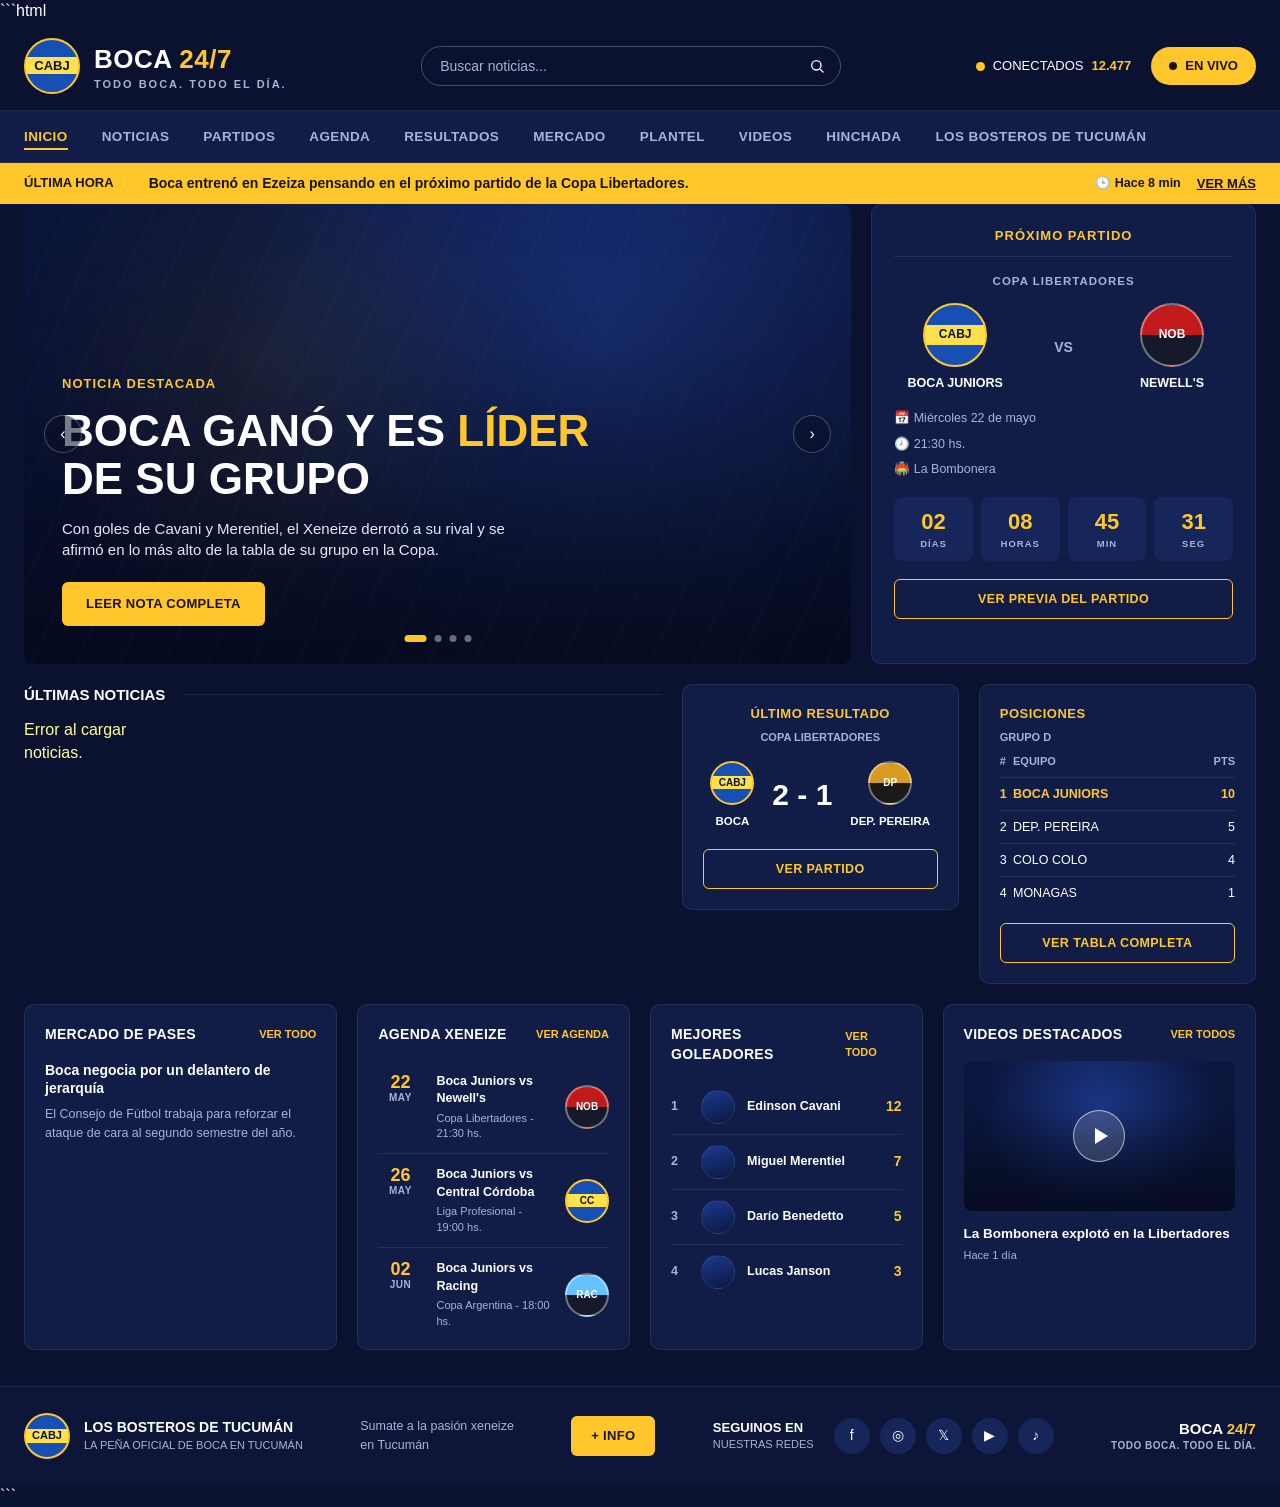
==== index.html @ 6080611c "Actualizar index.html" ====
```html
<!DOCTYPE html>
<html lang="es">
<head>
<meta charset="UTF-8">
<meta name="viewport" content="width=device-width, initial-scale=1.0">
<title>BOCA 24/7 — Todo Boca. Todo el día.</title>
<style>
  /* (todo el CSS anterior queda igual) */
  :root{
    --navy-950:#0a1230;--navy-900:#0d1638;--navy-800:#111d47;
    --navy-700:#16255a;--navy-600:#1c2e6e;--gold:#ffc72c;
    --gold-dark:#e6ac00;--blue-text:#8fa3d9;--white:#ffffff;
    --muted:#a7b3d6;--line:rgba(255,255,255,0.08);--radius:10px;
  }
  *{box-sizing:border-box;margin:0;padding:0;}
  html{scroll-behavior:smooth;}
  body{background:var(--navy-950);color:var(--white);
       font-family:'Segoe UI', Arial, Helvetica, sans-serif;line-height:1.4;}
  a{color:inherit;text-decoration:none;}
  img{max-width:100%;display:block;}
  ul{list-style:none;}
  button{font-family:inherit;cursor:pointer;border:none;}

  .wrap{max-width:1500px;margin:0 auto;padding:0 24px;}

  header.site-header{background:var(--navy-950);padding:16px 0;
                     border-bottom:1px solid var(--line);position:sticky;top:0;z-index:100;}
  .header-row{display:flex;align-items:center;justify-content:space-between;gap:24px;flex-wrap:wrap;}
  .brand{display:flex;align-items:center;gap:14px;}
  .crest{width:56px;height:56px;border-radius:50%;
         background:linear-gradient(180deg,#1650b5 0 33%, #ffe14d 33% 66%, #1650b5 66% 100%);
         display:flex;align-items:center;justify-content:center;
         font-weight:800;font-size:13px;color:#0a1230;border:2px solid var(--gold);flex-shrink:0;}
  .brand-text .name{font-size:26px;font-weight:800;letter-spacing:0.5px;}
  .brand-text .name span{color:var(--gold);}
  .brand-text .tagline{font-size:11px;letter-spacing:2px;color:var(--muted);font-weight:600;}

  .search-box{flex:1;max-width:420px;min-width:220px;position:relative;}
  .search-box input{width:100%;padding:11px 44px 11px 18px;border-radius:22px;
                    border:1px solid rgba(255,255,255,0.25);background:transparent;color:var(--white);font-size:14px;}
  .search-box input::placeholder{color:var(--muted);}
  .search-box svg{position:absolute;right:16px;top:50%;transform:translateY(-50%);
                  width:16px;height:16px;stroke:var(--white);}

  .header-status{display:flex;align-items:center;gap:20px;flex-shrink:0;}
  .connected{font-size:13px;display:flex;align-items:center;gap:8px;color:var(--white);white-space:nowrap;}
  .connected .dot{width:9px;height:9px;border-radius:50%;background:var(--gold);
                  box-shadow:0 0 0 0 rgba(255,199,44,.7);animation:pulse 1.8s infinite;}
  .connected b{color:var(--gold);font-weight:700;}
  @keyframes pulse{0%{box-shadow:0 0 0 0 rgba(255,199,44,.55);}
                   70%{box-shadow:0 0 0 8px rgba(255,199,44,0);}
                   100%{box-shadow:0 0 0 0 rgba(255,199,44,0);}}
  .live-btn{background:var(--gold);color:#1a1400;font-weight:800;font-size:13px;
            padding:10px 18px;border-radius:22px;display:flex;align-items:center;gap:8px;white-space:nowrap;}
  .live-btn::before{content:"";width:8px;height:8px;border-radius:50%;background:#1a1400;}

  nav.main-nav{background:var(--navy-800);border-bottom:1px solid var(--line);
               position:sticky;top:88px;z-index:99;}
  nav.main-nav ul{display:flex;gap:34px;overflow-x:auto;padding:14px 0;}
  nav.main-nav a{font-size:13.5px;font-weight:700;letter-spacing:0.4px;color:var(--muted);
                 white-space:nowrap;padding-bottom:4px;border-bottom:2px solid transparent;transition:color .15s ease;cursor:pointer;}
  nav.main-nav a:hover{color:var(--white);}
  nav.main-nav a.active{color:var(--gold);border-bottom-color:var(--gold);}

  .breaking{background:var(--gold);color:#1a1400;}
  .breaking .wrap{display:flex;align-items:center;gap:16px;padding:11px 24px;}
  .breaking .tag{font-weight:800;font-size:13px;display:flex;align-items:center;gap:6px;flex-shrink:0;}
  .breaking .text{flex:1;font-size:14px;font-weight:600;overflow:hidden;text-overflow:ellipsis;white-space:nowrap;}
  .breaking .time{font-size:12.5px;font-weight:600;display:flex;align-items:center;gap:5px;flex-shrink:0;}
  .breaking .more{font-weight:800;font-size:13px;flex-shrink:0;text-decoration:underline;cursor:pointer;
                  background:none;color:#1a1400;}

  main{padding:24px 0 40px;}
  .hero-grid{display:grid;grid-template-columns:2.15fr 1fr;gap:20px;margin-bottom:20px;}
  .hero-card{position:relative;border-radius:var(--radius);overflow:hidden;min-height:460px;
             background:linear-gradient(0deg, rgba(6,10,28,0.94) 0%, rgba(6,10,28,0.55) 45%, rgba(6,10,28,0.15) 100%),
                        radial-gradient(circle at 70% 30%, #1c3a8f 0%, #0b1740 60%);
             display:flex;flex-direction:column;justify-content:flex-end;padding:38px;}
  .hero-card .players{position:absolute;inset:0;z-index:0;opacity:0.55;
                      background:radial-gradient(circle at 30% 35%, rgba(255,199,44,0.12), transparent 40%),
                                 repeating-linear-gradient(115deg, rgba(255,255,255,0.03) 0 2px, transparent 2px 40px);}
  .hero-card .content{position:relative;z-index:1;max-width:560px;}
  .eyebrow-gold{color:var(--gold);font-weight:800;font-size:13px;letter-spacing:1px;margin-bottom:14px;display:block;}
  .hero-card h1{font-size:44px;line-height:1.08;font-weight:800;margin-bottom:16px;}
  .hero-card h1 .accent{color:var(--gold);}
  .hero-card p{color:#e4e8f5;font-size:15px;max-width:480px;margin-bottom:22px;}
  .btn-gold{background:var(--gold);color:#1a1400;font-weight:800;font-size:13px;
            padding:13px 24px;border-radius:6px;display:inline-block;letter-spacing:.3px;border:none;cursor:pointer;}
  .hero-nav-btn{position:absolute;top:50%;transform:translateY(-50%);width:38px;height:38px;border-radius:50%;
                background:rgba(10,16,40,0.55);border:1px solid rgba(255,255,255,0.25);color:var(--white);
                display:flex;align-items:center;justify-content:center;z-index:2;font-size:16px;cursor:pointer;}
  .hero-nav-btn.prev{left:20px;}.hero-nav-btn.next{right:20px;}
  .hero-dots{position:absolute;bottom:22px;left:50%;transform:translateX(-50%);display:flex;gap:8px;z-index:2;}
  .hero-dots span{width:7px;height:7px;border-radius:50%;background:rgba(255,255,255,0.4);cursor:pointer;}
  .hero-dots span.active{background:var(--gold);width:22px;border-radius:4px;}

  .match-card{background:var(--navy-800);border:1px solid var(--line);border-radius:var(--radius);padding:22px;display:flex;flex-direction:column;}
  .card-title-gold{text-align:center;color:var(--gold);font-weight:800;font-size:13px;letter-spacing:1px;
                   padding-bottom:10px;border-bottom:1px solid var(--line);margin-bottom:16px;}
  .comp-name{text-align:center;font-size:11.5px;color:var(--muted);letter-spacing:1px;font-weight:700;margin-bottom:14px;}
  .versus-row{display:flex;align-items:center;justify-content:space-between;margin-bottom:18px;}
  .team{display:flex;flex-direction:column;align-items:center;gap:8px;width:36%;}
  .badge{width:64px;height:64px;border-radius:50%;display:flex;align-items:center;justify-content:center;
         font-weight:800;font-size:12px;border:2px solid var(--gold);}
  .badge.boca{background:linear-gradient(180deg,#1650b5 0 33%, #ffe14d 33% 66%, #1650b5 66% 100%);color:#0a1230;}
  .badge.rival{background:linear-gradient(180deg,#c11a1a 0 50%, #16192a 50% 100%);color:#fff;border-color:rgba(255,255,255,.4);}
  .team .team-name{font-size:12.5px;font-weight:700;text-align:center;}
  .vs-label{font-weight:800;color:var(--muted);font-size:14px;}
  .match-meta{display:flex;flex-direction:column;gap:8px;font-size:12.5px;color:var(--muted);margin-bottom:18px;}
  .match-meta div{display:flex;align-items:center;gap:8px;}
  .countdown{display:grid;grid-template-columns:repeat(4,1fr);gap:8px;margin-bottom:18px;}
  .countdown .box{background:var(--navy-700);border-radius:8px;padding:10px 4px;text-align:center;}
  .countdown .num{font-size:22px;font-weight:800;color:var(--gold);}
  .countdown .lbl{font-size:9.5px;letter-spacing:1px;color:var(--muted);font-weight:700;}
  .btn-outline{border:1px solid var(--gold);color:var(--gold);background:transparent;font-weight:800;
               font-size:12.5px;letter-spacing:.4px;padding:12px;border-radius:6px;text-align:center;width:100%;
               transition:background .15s ease, color .15s ease;cursor:pointer;}
  .btn-outline:hover{background:var(--gold);color:#1a1400;}

  .section-label{font-size:15px;font-weight:800;margin-bottom:14px;display:flex;align-items:center;gap:10px;}
  .section-label::after{content:"";flex:1;height:1px;background:var(--line);}
  .section-label .see-all{font-size:11.5px;font-weight:700;color:var(--gold);letter-spacing:.5px;flex:none;}

  .news-block{display:grid;grid-template-columns:2.3fr 1fr 1fr;gap:20px;margin-bottom:20px;align-items:start;}
  .news-cards{display:grid;grid-template-columns:repeat(4,1fr);gap:16px;}
  .news-card{background:var(--navy-800);border:1px solid var(--line);border-radius:var(--radius);overflow:hidden;
             cursor:pointer;transition:transform .15s ease;}
  .news-card:hover{transform:translateY(-4px);}
  .news-card .thumb{height:130px;position:relative;background-size:cover;background-position:center;}
  .news-card .tag{position:absolute;left:10px;bottom:10px;background:var(--gold);color:#1a1400;
                  font-size:9.5px;font-weight:800;letter-spacing:.4px;padding:4px 8px;border-radius:4px;}
  .news-card .body{padding:14px;}
  .news-card h3{font-size:13.5px;line-height:1.35;font-weight:700;margin-bottom:8px;}
  .news-card .time{font-size:11px;color:var(--muted);}

  .result-card,.standings-card{background:var(--navy-800);border:1px solid var(--line);border-radius:var(--radius);padding:20px;}
  .score-row{display:flex;align-items:center;justify-content:center;gap:18px;margin:16px 0 20px;}
  .score-row .team-mini{display:flex;flex-direction:column;align-items:center;gap:8px;font-size:11.5px;font-weight:700;}
  .badge.small{width:44px;height:44px;font-size:10px;}
  .score-row .score{font-size:30px;font-weight:800;}
  .standings-table{width:100%;border-collapse:collapse;font-size:12.5px;}
  .standings-table th{text-align:left;color:var(--muted);font-weight:700;font-size:11px;padding-bottom:10px;border-bottom:1px solid var(--line);}
  .standings-table th:last-child,.standings-table td:last-child{text-align:right;}
  .standings-table td{padding:9px 0;border-bottom:1px solid var(--line);}
  .standings-table tr:last-child td{border-bottom:none;}
  .standings-table tr.highlight td{color:var(--gold);font-weight:700;}
  .group-tag{font-size:11px;color:var(--muted);font-weight:700;margin-bottom:10px;}
  .card-title{font-size:13px;font-weight:800;letter-spacing:.5px;text-align:center;color:var(--gold);margin-bottom:6px;}

  .bottom-grid{display:grid;grid-template-columns:1.15fr 1fr 1fr 1.15fr;gap:20px;}
  .panel{background:var(--navy-800);border:1px solid var(--line);border-radius:var(--radius);padding:20px;}
  .panel-head{display:flex;justify-content:space-between;align-items:center;margin-bottom:16px;}
  .panel-head h4{font-size:14px;font-weight:800;letter-spacing:.3px;}
  .panel-head .see-all{font-size:11px;font-weight:700;color:var(--gold);}

  .transfer-feature img.ph{height:170px;border-radius:8px;background:radial-gradient(circle at 60% 20%, #1c3a8f, #0b1740 70%);margin-bottom:14px;}
  .transfer-feature h5{font-size:14px;font-weight:700;margin-bottom:8px;line-height:1.3;}
  .transfer-feature p{font-size:12.5px;color:var(--muted);line-height:1.5;}

  .agenda-item{display:flex;gap:14px;padding:12px 0;border-bottom:1px solid var(--line);}
  .agenda-item:last-child{border-bottom:none;padding-bottom:0;}
  .agenda-date{width:44px;flex-shrink:0;text-align:center;}
  .agenda-date .d{font-size:18px;font-weight:800;color:var(--gold);line-height:1;}
  .agenda-date .m{font-size:10px;color:var(--muted);font-weight:700;letter-spacing:.5px;}
  .agenda-info .t{font-size:12.5px;font-weight:700;margin-bottom:3px;}
  .agenda-info .c{font-size:11px;color:var(--muted);}
  .agenda-crest{width:26px;height:26px;border-radius:50%;margin-left:auto;flex-shrink:0;align-self:center;}

  .scorers-item{display:flex;align-items:center;gap:12px;padding:10px 0;border-bottom:1px solid var(--line);}
  .scorers-item:last-child{border-bottom:none;}
  .scorers-item .rank{width:18px;font-size:12.5px;color:var(--muted);font-weight:700;}
  .scorers-item .face{width:34px;height:34px;border-radius:50%;background:linear-gradient(160deg,#1c3a8f,#0b1740);border:1px solid var(--line);flex-shrink:0;}
  .scorers-item .who{flex:1;font-size:12.5px;font-weight:700;}
  .scorers-item .goals{font-size:14px;font-weight:800;color:var(--gold);}

  .video-thumb{height:150px;border-radius:8px;position:relative;margin-bottom:14px;cursor:pointer;
               background:linear-gradient(180deg, rgba(6,10,28,0.1) 30%, rgba(6,10,28,0.9) 100%),
                          radial-gradient(circle at 50% 30%, #1c3a8f, #0b1740 70%);}
  .video-thumb .play{position:absolute;top:50%;left:50%;transform:translate(-50%,-50%);width:52px;height:52px;border-radius:50%;
                     background:rgba(255,255,255,0.15);border:1.5px solid rgba(255,255,255,0.6);display:flex;align-items:center;justify-content:center;}
  .video-thumb .play::after{content:"";border-style:solid;border-width:8px 0 8px 13px;border-color:transparent transparent transparent #fff;margin-left:4px;}
  .video-info h5{font-size:13.5px;font-weight:700;margin-bottom:5px;}
  .video-info .time{font-size:11px;color:var(--muted);}

  footer{background:var(--navy-900);border-top:1px solid var(--line);margin-top:36px;padding:26px 0;}
  .footer-row{display:flex;align-items:center;justify-content:space-between;flex-wrap:wrap;gap:20px;}
  .footer-brand{display:flex;align-items:center;gap:14px;}
  .footer-brand .crest{width:46px;height:46px;font-size:11px;}
  .footer-brand .t1{font-size:14px;font-weight:800;}
  .footer-brand .t2{font-size:11px;color:var(--muted);}
  .footer-mid{font-size:12.5px;color:var(--muted);line-height:1.5;}
  .footer-social{display:flex;align-items:center;gap:20px;flex-wrap:wrap;}
  .social-icons{display:flex;gap:10px;}
  .social-icons a{width:36px;height:36px;border-radius:50%;background:var(--navy-700);display:flex;align-items:center;justify-content:center;font-size:14px;}
  .footer-logo{text-align:right;font-weight:800;font-size:15px;}
  .footer-logo span{color:var(--gold);}
  .footer-logo small{display:block;font-size:10px;color:var(--muted);font-weight:600;letter-spacing:.5px;}

  @media (max-width:1180px){.news-block{grid-template-columns:1fr;}.news-cards{grid-template-columns:repeat(2,1fr);}.bottom-grid{grid-template-columns:1fr 1fr;}}
  @media (max-width:860px){.hero-grid{grid-template-columns:1fr;}.hero-card h1{font-size:32px;}.header-row{justify-content:center;}.search-box{order:3;max-width:100%;}nav.main-nav ul{gap:20px;}.news-cards{grid-template-columns:1fr 1fr;}.bottom-grid{grid-template-columns:1fr;}nav.main-nav{top:0;}header.site-header{position:static;}}
  @media (max-width:480px){.news-cards{grid-template-columns:1fr;}.countdown{grid-template-columns:repeat(4,1fr);}.footer-row{flex-direction:column;align-items:flex-start;}.footer-logo{text-align:left;}}
</style>
</head>
<body>

<header class="site-header">
  <div class="wrap header-row">
    <div class="brand">
      <div class="crest">CABJ</div>
      <div class="brand-text">
        <div class="name">BOCA <span>24/7</span></div>
        <div class="tagline">TODO BOCA. TODO EL DÍA.</div>
      </div>
    </div>
    <div class="search-box">
      <input type="text" id="searchInput" placeholder="Buscar noticias...">
      <svg viewBox="0 0 24 24" fill="none" stroke-width="2" stroke-linecap="round" stroke-linejoin="round"><circle cx="11" cy="11" r="7"></circle><line x1="21" y1="21" x2="16.65" y2="16.65"></line></svg>
    </div>
    <div class="header-status">
      <div class="connected"><span class="dot"></span> CONECTADOS <b id="connectedCount">12.477</b></div>
      <a class="live-btn" href="#">EN VIVO</a>
    </div>
  </div>
</header>

<nav class="main-nav">
  <div class="wrap">
    <ul>
      <li><a class="active" data-scroll="top">INICIO</a></li>
      <li><a data-scroll="noticias">NOTICIAS</a></li>
      <li><a data-scroll="proximo">PARTIDOS</a></li>
      <li><a data-scroll="agenda">AGENDA</a></li>
      <li><a data-scroll="resultado">RESULTADOS</a></li>
      <li><a data-scroll="mercado">MERCADO</a></li>
      <li><a data-scroll="goleadores">PLANTEL</a></li>
      <li><a data-scroll="videos">VIDEOS</a></li>
      <li><a data-scroll="hinchada">HINCHADA</a></li>
      <li><a data-scroll="hinchada">LOS BOSTEROS DE TUCUMÁN</a></li>
    </ul>
  </div>
</nav>

<div class="breaking">
  <div class="wrap">
    <span class="tag">ÚLTIMA HORA ⚡</span>
    <span class="text" id="breakingText">Boca entrenó en Ezeiza pensando en el próximo partido de la Copa Libertadores.</span>
    <span class="time">🕒 Hace 8 min</span>
    <button class="more" id="breakingMore">VER MÁS</button>
  </div>
</div>

<main class="wrap" id="top">

  <!-- HERO -->
  <section class="hero-grid">
    <div class="hero-card">
      <div class="players"></div>
      <button class="hero-nav-btn prev" id="heroPrev">‹</button>
      <button class="hero-nav-btn next" id="heroNext">›</button>
      <div class="content">
        <span class="eyebrow-gold">NOTICIA DESTACADA</span>
        <h1>BOCA GANÓ Y ES <span class="accent">LÍDER</span> DE SU GRUPO</h1>
        <p>Con goles de Cavani y Merentiel, el Xeneize derrotó a su rival y se afirmó en lo más alto de la tabla de su grupo en la Copa.</p>
        <a href="#" class="btn-gold">LEER NOTA COMPLETA</a>
      </div>
      <div class="hero-dots" id="heroDots">
        <span class="active"></span><span></span><span></span><span></span>
      </div>
    </div>

    <div class="match-card" id="proximo">
      <div class="card-title-gold">PRÓXIMO PARTIDO</div>
      <div class="comp-name">COPA LIBERTADORES</div>
      <div class="versus-row">
        <div class="team">
          <div class="badge boca">CABJ</div>
          <div class="team-name">BOCA JUNIORS</div>
        </div>
        <div class="vs-label">VS</div>
        <div class="team">
          <div class="badge rival">NOB</div>
          <div class="team-name">NEWELL'S</div>
        </div>
      </div>
      <div class="match-meta">
        <div>📅 Miércoles 22 de mayo</div>
        <div>🕗 21:30 hs.</div>
        <div>🏟️ La Bombonera</div>
      </div>
      <div class="countdown" id="countdown">
        <div class="box"><div class="num" id="cd-days">02</div><div class="lbl">DÍAS</div></div>
        <div class="box"><div class="num" id="cd-hours">08</div><div class="lbl">HORAS</div></div>
        <div class="box"><div class="num" id="cd-mins">45</div><div class="lbl">MIN</div></div>
        <div class="box"><div class="num" id="cd-secs">31</div><div class="lbl">SEG</div></div>
      </div>
      <button class="btn-outline">VER PREVIA DEL PARTIDO</button>
    </div>
  </section>

  <!-- NEWS + RESULT + STANDINGS -->
  <section class="news-block" id="noticias">
    <div>
      <div class="section-label">ÚLTIMAS NOTICIAS<span class="see-all"></span></div>
      <div id="newsGrid" class="news-cards"></div>
    </div>

    <div class="result-card" id="resultado">
      <div class="card-title">ÚLTIMO RESULTADO</div>
      <div class="group-tag" style="text-align:center;">COPA LIBERTADORES</div>
      <div class="score-row">
        <div class="team-mini"><div class="badge small boca">CABJ</div>BOCA</div>
        <div class="score">2 - 1</div>
        <div class="team-mini"><div class="badge small rival" style="background:linear-gradient(180deg,#d99a1f 0 50%, #1a1a1a 50% 100%);">DP</div>DEP. PEREIRA</div>
      </div>
      <button class="btn-outline">VER PARTIDO</button>
    </div>

    <div class="standings-card">
      <div class="card-title" style="text-align:left;">POSICIONES</div>
      <div class="group-tag">GRUPO D</div>
      <table class="standings-table">
        <thead>
          <tr><th>#</th><th>EQUIPO</th><th>PTS</th></tr>
        </thead>
        <tbody>
          <tr class="highlight"><td>1</td><td>BOCA JUNIORS</td><td>10</td></tr>
          <tr><td>2</td><td>DEP. PEREIRA</td><td>5</td></tr>
          <tr><td>3</td><td>COLO COLO</td><td>4</td></tr>
          <tr><td>4</td><td>MONAGAS</td><td>1</td></tr>
        </tbody>
      </table>
      <div style="margin-top:14px;">
        <button class="btn-outline">VER TABLA COMPLETA</button>
      </div>
    </div>
  </section>

  <!-- BOTTOM GRID -->
  <section class="bottom-grid">

    <div class="panel transfer-feature" id="mercado">
      <div class="panel-head"><h4>MERCADO DE PASES</h4><a class="see-all" href="#">VER TODO</a></div>
      <div class="ph"></div>
      <h5>Boca negocia por un delantero de jerarquía</h5>
      <p>El Consejo de Fútbol trabaja para reforzar el ataque de cara al segundo semestre del año.</p>
    </div>

    <div class="panel" id="agenda">
      <div class="panel-head"><h4>AGENDA XENEIZE</h4><a class="see-all" href="#">VER AGENDA</a></div>
      <div class="agenda-item">
        <div class="agenda-date"><div class="d">22</div><div class="m">MAY</div></div>
        <div class="agenda-info">
          <div class="t">Boca Juniors vs Newell's</div>
          <div class="c">Copa Libertadores - 21:30 hs.</div>
        </div>
        <div class="badge small rival agenda-crest">NOB</div>
      </div>
      <div class="agenda-item">
        <div class="agenda-date"><div class="d">26</div><div class="m">MAY</div></div>
        <div class="agenda-info">
          <div class="t">Boca Juniors vs Central Córdoba</div>
          <div class="c">Liga Profesional - 19:00 hs.</div>
        </div>
        <div class="badge small boca agenda-crest">CC</div>
      </div>
      <div class="agenda-item">
        <div class="agenda-date"><div class="d">02</div><div class="m">JUN</div></div>
        <div class="agenda-info">
          <div class="t">Boca Juniors vs Racing</div>
          <div class="c">Copa Argentina - 18:00 hs.</div>
        </div>
        <div class="badge small rival agenda-crest" style="background:linear-gradient(180deg,#66c2ff 0 50%, #16192a 50% 100%);">RAC</div>
      </div>
    </div>

    <div class="panel" id="goleadores">
      <div class="panel-head"><h4>MEJORES GOLEADORES</h4><a class="see-all" href="#">VER TODO</a></div>
      <div class="scorers-item">
        <div class="rank">1</div><div class="face"></div>
        <div class="who">Edinson Cavani</div><div class="goals">12</div>
      </div>
      <div class="scorers-item">
        <div class="rank">2</div><div class="face"></div>
        <div class="who">Miguel Merentiel</div><div class="goals">7</div>
      </div>
      <div class="scorers-item">
        <div class="rank">3</div><div class="face"></div>
        <div class="who">Darío Benedetto</div><div class="goals">5</div>
      </div>
      <div class="scorers-item">
        <div class="rank">4</div><div class="face"></div>
        <div class="who">Lucas Janson</div><div class="goals">3</div>
      </div>
    </div>

    <div class="panel" id="videos">
      <div class="panel-head"><h4>VIDEOS DESTACADOS</h4><a class="see-all" href="#">VER TODOS</a></div>
      <div class="video-thumb"><div class="play"></div></div>
      <div class="video-info">
        <h5>La Bombonera explotó en la Libertadores</h5>
        <div class="time">Hace 1 día</div>
      </div>
    </div>

  </section>
</main>

<footer id="hinchada">
  <div class="wrap footer-row">
    <div class="footer-brand">
      <div class="crest">CABJ</div>
      <div>
        <div class="t1">LOS BOSTEROS DE TUCUMÁN</div>
        <div class="t2">LA PEÑA OFICIAL DE BOCA EN TUCUMÁN</div>
      </div>
    </div>

    <div class="footer-mid">
      Sumate a la pasión xeneize<br>en Tucumán
    </div>

    <a href="#" class="btn-gold" style="padding:11px 20px;">+ INFO</a>

    <div class="footer-social">
      <div>
        <div style="font-size:13px;font-weight:800;">SEGUINOS EN</div>
        <div style="font-size:11px;color:var(--muted);">NUESTRAS REDES</div>
      </div>
      <div class="social-icons">
        <a href="#">f</a>
        <a href="#">◎</a>
        <a href="#">𝕏</a>
        <a href="#">▶</a>
        <a href="#">♪</a>
      </div>
    </div>

    <div class="footer-logo">
      BOCA <span>24/7</span>
      <small>TODO BOCA. TODO EL DÍA.</small>
    </div>
  </div>
</footer>

<script>
  const API_KEY = '65d04e1ee4a143f68a453f14de2d1b6d';
  let seenTitles = new Set();

  async function fetchNews() {
    const container = document.getElementById('newsGrid');
    if (!container) return;

    const url = `https://newsapi.org/v2/everything?q=Boca%20Juniors&language=es&sortBy=publishedAt&pageSize=12&apiKey=${API_KEY}`;

    try {
      const res = await fetch(url);
      const data = await res.json();
      container.innerHTML = '';

      data.articles.forEach(article => {
        if (seenTitles.has(article.title)) return;
        seenTitles.add(article.title);

        const card = document.createElement('article');
        card.className = 'news-card';
        card.innerHTML = `
          <div class="thumb" style="background-image:url('${article.urlToImage || ''}')">
            <span class="tag">${article.source.name || 'Boca 24/7'}</span>
          </div>
          <div class="body">
            <h3>${article.title}</h3>
            <div class="time">${new Date(article.publishedAt).toLocaleString('es-AR')}</div>
          </div>`;
        card.onclick = () => window.open(article.url, '_blank');
        container.appendChild(card);
      });
    } catch (e) {
      container.innerHTML = '<p style="color:#ff9">Error al cargar noticias.</p>';
    }
  }

  // Carga inicial + cada 30 min
  fetchNews();
  setInterval(fetchNews, 1000 * 60 * 30);

  // === resto del código (contador, carrusel, navegación, etc.) ===
  // (igual que en la versión anterior)
</script>

</body>
</html>
```
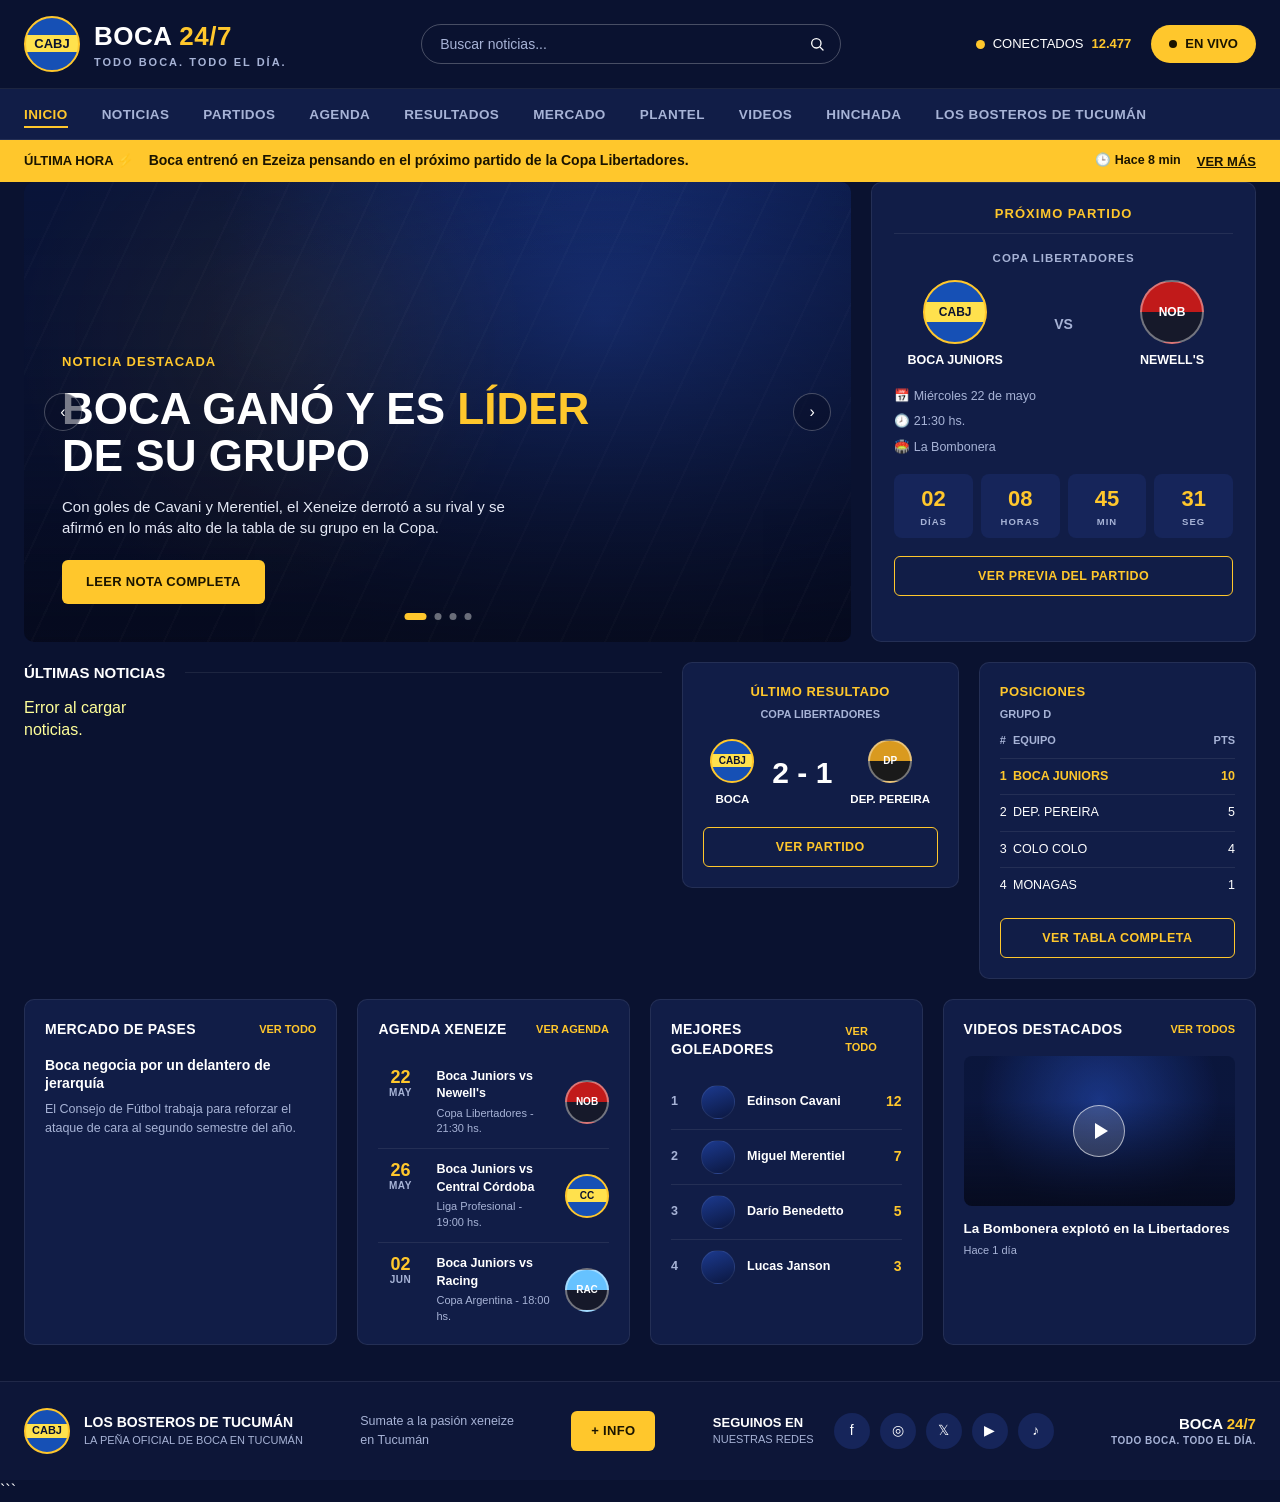
==== commit c9c2f72e: "Actualizar index.html" ====
--- a/index.html
+++ b/index.html
@@ -1,5 +1,4 @@
 
-```html
 <!DOCTYPE html>
 <html lang="es">
 <head>
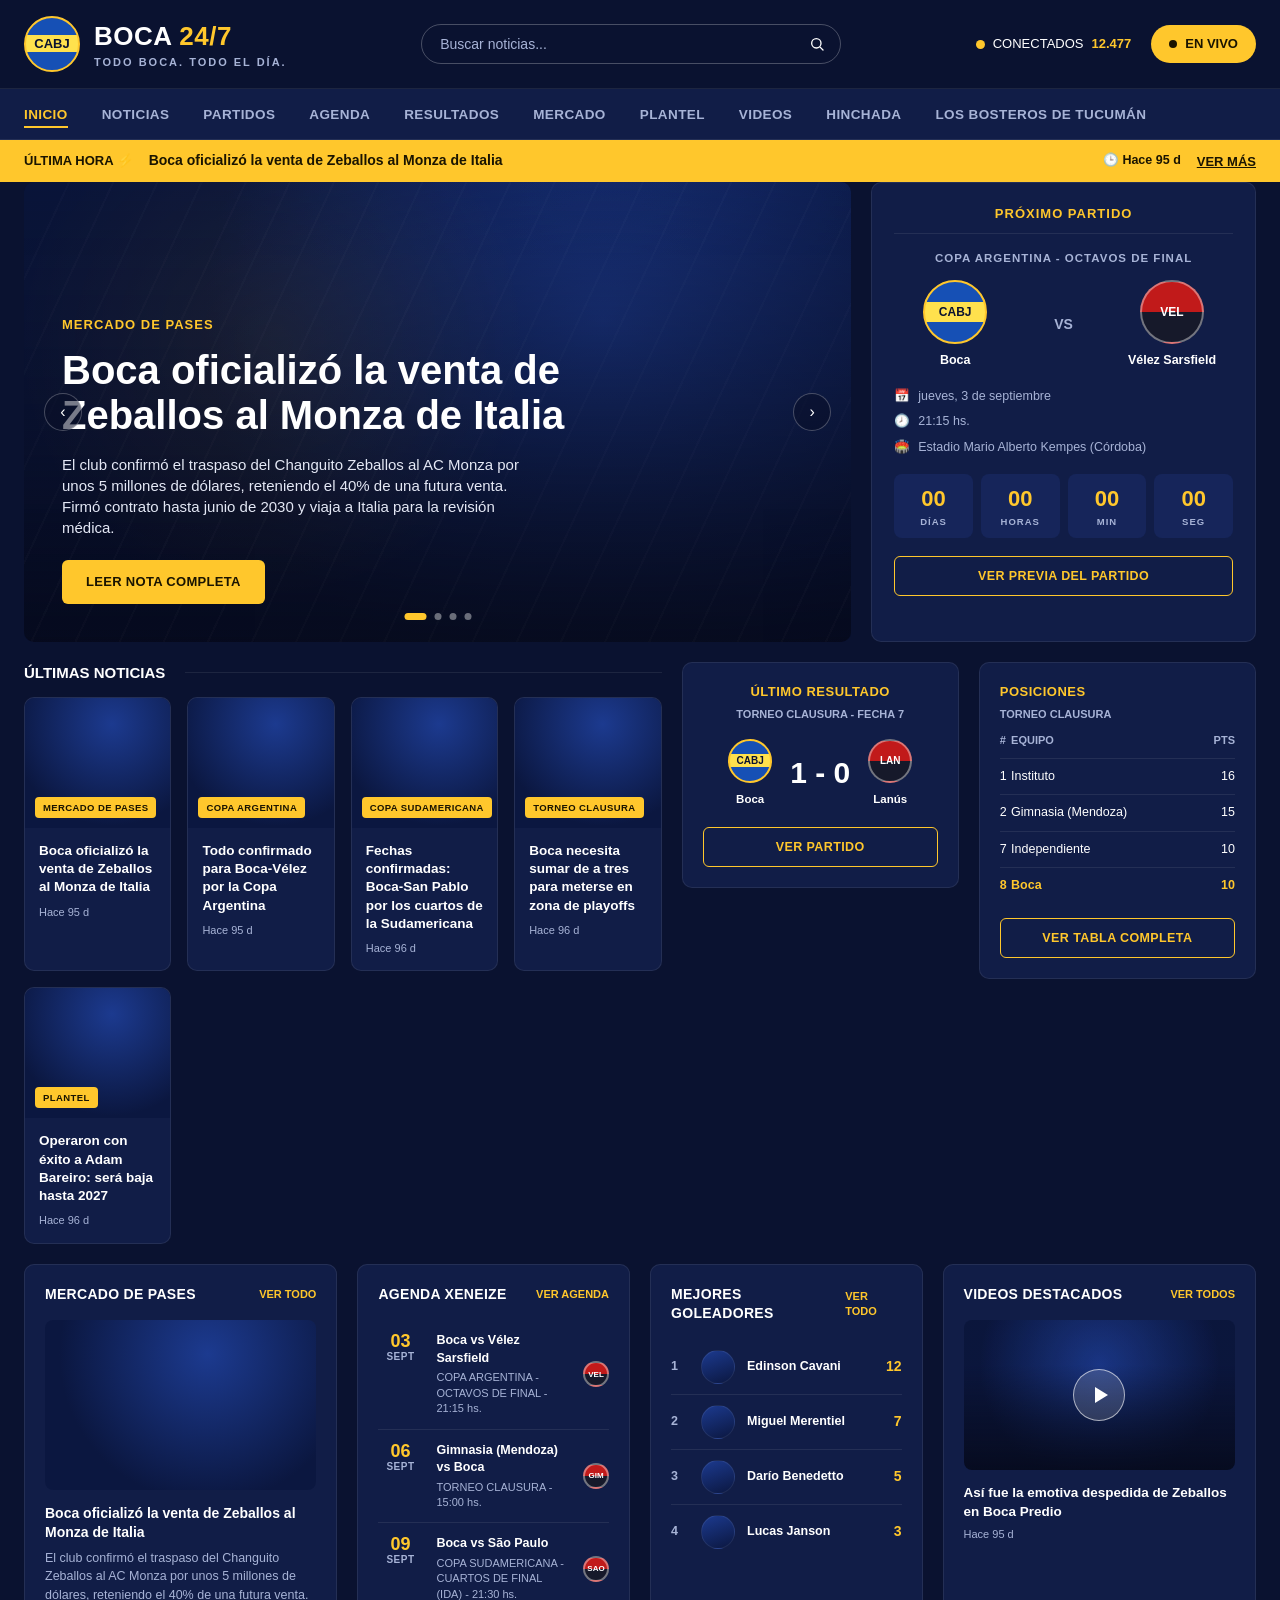
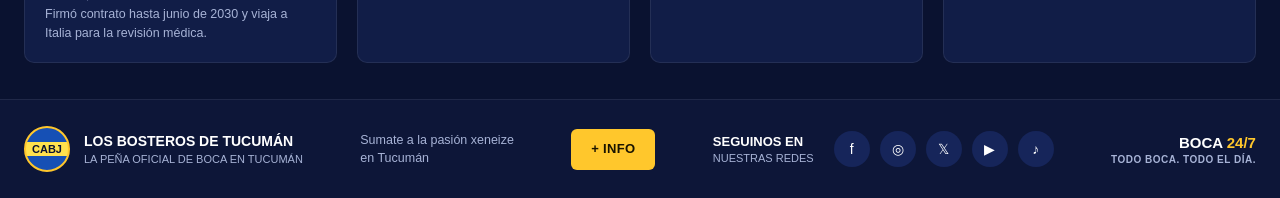
==== commit b54e4b24: "Update index.html" ====
--- a/index.html
+++ b/index.html
@@ -6,7 +6,6 @@
 <meta name="viewport" content="width=device-width, initial-scale=1.0">
 <title>BOCA 24/7 — Todo Boca. Todo el día.</title>
 <style>
-  /* (todo el CSS anterior queda igual) */
   :root{
     --navy-950:#0a1230;--navy-900:#0d1638;--navy-800:#111d47;
     --navy-700:#16255a;--navy-600:#1c2e6e;--gold:#ffc72c;
@@ -41,7 +40,7 @@
                     border:1px solid rgba(255,255,255,0.25);background:transparent;color:var(--white);font-size:14px;}
   .search-box input::placeholder{color:var(--muted);}
   .search-box svg{position:absolute;right:16px;top:50%;transform:translateY(-50%);
-                  width:16px;height:16px;stroke:var(--white);}
+                  width:16px;height:16px;stroke:var(--white);pointer-events:none;}
 
   .header-status{display:flex;align-items:center;gap:20px;flex-shrink:0;}
   .connected{font-size:13px;display:flex;align-items:center;gap:8px;color:var(--white);white-space:nowrap;}
@@ -82,7 +81,7 @@
                                  repeating-linear-gradient(115deg, rgba(255,255,255,0.03) 0 2px, transparent 2px 40px);}
   .hero-card .content{position:relative;z-index:1;max-width:560px;}
   .eyebrow-gold{color:var(--gold);font-weight:800;font-size:13px;letter-spacing:1px;margin-bottom:14px;display:block;}
-  .hero-card h1{font-size:44px;line-height:1.08;font-weight:800;margin-bottom:16px;}
+  .hero-card h1{font-size:40px;line-height:1.12;font-weight:800;margin-bottom:16px;}
   .hero-card h1 .accent{color:var(--gold);}
   .hero-card p{color:#e4e8f5;font-size:15px;max-width:480px;margin-bottom:22px;}
   .btn-gold{background:var(--gold);color:#1a1400;font-weight:800;font-size:13px;
@@ -92,7 +91,7 @@
                 display:flex;align-items:center;justify-content:center;z-index:2;font-size:16px;cursor:pointer;}
   .hero-nav-btn.prev{left:20px;}.hero-nav-btn.next{right:20px;}
   .hero-dots{position:absolute;bottom:22px;left:50%;transform:translateX(-50%);display:flex;gap:8px;z-index:2;}
-  .hero-dots span{width:7px;height:7px;border-radius:50%;background:rgba(255,255,255,0.4);cursor:pointer;}
+  .hero-dots span{width:7px;height:7px;border-radius:50%;background:rgba(255,255,255,0.4);cursor:pointer;transition:all .15s ease;}
   .hero-dots span.active{background:var(--gold);width:22px;border-radius:4px;}
 
   .match-card{background:var(--navy-800);border:1px solid var(--line);border-radius:var(--radius);padding:22px;display:flex;flex-direction:column;}
@@ -127,12 +126,14 @@
   .news-card{background:var(--navy-800);border:1px solid var(--line);border-radius:var(--radius);overflow:hidden;
              cursor:pointer;transition:transform .15s ease;}
   .news-card:hover{transform:translateY(-4px);}
-  .news-card .thumb{height:130px;position:relative;background-size:cover;background-position:center;}
+  .news-card .thumb{height:130px;position:relative;background-size:cover;background-position:center;
+                     background:radial-gradient(circle at 60% 20%, #1c3a8f, #0b1740 75%);}
   .news-card .tag{position:absolute;left:10px;bottom:10px;background:var(--gold);color:#1a1400;
                   font-size:9.5px;font-weight:800;letter-spacing:.4px;padding:4px 8px;border-radius:4px;}
   .news-card .body{padding:14px;}
   .news-card h3{font-size:13.5px;line-height:1.35;font-weight:700;margin-bottom:8px;}
   .news-card .time{font-size:11px;color:var(--muted);}
+  .empty-msg{font-size:12.5px;color:var(--muted);padding:14px 0;}
 
   .result-card,.standings-card{background:var(--navy-800);border:1px solid var(--line);border-radius:var(--radius);padding:20px;}
   .score-row{display:flex;align-items:center;justify-content:center;gap:18px;margin:16px 0 20px;}
@@ -154,7 +155,7 @@
   .panel-head h4{font-size:14px;font-weight:800;letter-spacing:.3px;}
   .panel-head .see-all{font-size:11px;font-weight:700;color:var(--gold);}
 
-  .transfer-feature img.ph{height:170px;border-radius:8px;background:radial-gradient(circle at 60% 20%, #1c3a8f, #0b1740 70%);margin-bottom:14px;}
+  .transfer-feature .ph{height:170px;border-radius:8px;background:radial-gradient(circle at 60% 20%, #1c3a8f, #0b1740 70%);margin-bottom:14px;}
   .transfer-feature h5{font-size:14px;font-weight:700;margin-bottom:8px;line-height:1.3;}
   .transfer-feature p{font-size:12.5px;color:var(--muted);line-height:1.5;}
 
@@ -165,7 +166,8 @@
   .agenda-date .m{font-size:10px;color:var(--muted);font-weight:700;letter-spacing:.5px;}
   .agenda-info .t{font-size:12.5px;font-weight:700;margin-bottom:3px;}
   .agenda-info .c{font-size:11px;color:var(--muted);}
-  .agenda-crest{width:26px;height:26px;border-radius:50%;margin-left:auto;flex-shrink:0;align-self:center;}
+  .agenda-crest{width:26px;height:26px;border-radius:50%;margin-left:auto;flex-shrink:0;align-self:center;
+                display:flex;align-items:center;justify-content:center;font-size:8px;font-weight:800;}
 
   .scorers-item{display:flex;align-items:center;gap:12px;padding:10px 0;border-bottom:1px solid var(--line);}
   .scorers-item:last-child{border-bottom:none;}
@@ -244,8 +246,8 @@
 <div class="breaking">
   <div class="wrap">
     <span class="tag">ÚLTIMA HORA ⚡</span>
-    <span class="text" id="breakingText">Boca entrenó en Ezeiza pensando en el próximo partido de la Copa Libertadores.</span>
-    <span class="time">🕒 Hace 8 min</span>
+    <span class="text" id="breakingText">Cargando última hora…</span>
+    <span class="time" id="breakingTime"></span>
     <button class="more" id="breakingMore">VER MÁS</button>
   </div>
 </div>
@@ -259,40 +261,38 @@
       <button class="hero-nav-btn prev" id="heroPrev">‹</button>
       <button class="hero-nav-btn next" id="heroNext">›</button>
       <div class="content">
-        <span class="eyebrow-gold">NOTICIA DESTACADA</span>
-        <h1>BOCA GANÓ Y ES <span class="accent">LÍDER</span> DE SU GRUPO</h1>
-        <p>Con goles de Cavani y Merentiel, el Xeneize derrotó a su rival y se afirmó en lo más alto de la tabla de su grupo en la Copa.</p>
-        <a href="#" class="btn-gold">LEER NOTA COMPLETA</a>
-      </div>
-      <div class="hero-dots" id="heroDots">
-        <span class="active"></span><span></span><span></span><span></span>
-      </div>
+        <span class="eyebrow-gold" id="heroEyebrow">NOTICIA DESTACADA</span>
+        <h1 id="heroTitle">Cargando…</h1>
+        <p id="heroText"></p>
+        <a href="#" class="btn-gold" id="heroLink">LEER NOTA COMPLETA</a>
+      </div>
+      <div class="hero-dots" id="heroDots"></div>
     </div>
 
     <div class="match-card" id="proximo">
       <div class="card-title-gold">PRÓXIMO PARTIDO</div>
-      <div class="comp-name">COPA LIBERTADORES</div>
+      <div class="comp-name" id="matchComp">—</div>
       <div class="versus-row">
         <div class="team">
-          <div class="badge boca">CABJ</div>
-          <div class="team-name">BOCA JUNIORS</div>
+          <div class="badge" id="matchBadgeLocal">—</div>
+          <div class="team-name" id="matchNameLocal">—</div>
         </div>
         <div class="vs-label">VS</div>
         <div class="team">
-          <div class="badge rival">NOB</div>
-          <div class="team-name">NEWELL'S</div>
+          <div class="badge" id="matchBadgeVisit">—</div>
+          <div class="team-name" id="matchNameVisit">—</div>
         </div>
       </div>
       <div class="match-meta">
-        <div>📅 Miércoles 22 de mayo</div>
-        <div>🕗 21:30 hs.</div>
-        <div>🏟️ La Bombonera</div>
+        <div>📅 <span id="matchDate">—</span></div>
+        <div>🕗 <span id="matchHour">—</span></div>
+        <div>🏟️ <span id="matchStadium">—</span></div>
       </div>
       <div class="countdown" id="countdown">
-        <div class="box"><div class="num" id="cd-days">02</div><div class="lbl">DÍAS</div></div>
-        <div class="box"><div class="num" id="cd-hours">08</div><div class="lbl">HORAS</div></div>
-        <div class="box"><div class="num" id="cd-mins">45</div><div class="lbl">MIN</div></div>
-        <div class="box"><div class="num" id="cd-secs">31</div><div class="lbl">SEG</div></div>
+        <div class="box"><div class="num" id="cd-days">00</div><div class="lbl">DÍAS</div></div>
+        <div class="box"><div class="num" id="cd-hours">00</div><div class="lbl">HORAS</div></div>
+        <div class="box"><div class="num" id="cd-mins">00</div><div class="lbl">MIN</div></div>
+        <div class="box"><div class="num" id="cd-secs">00</div><div class="lbl">SEG</div></div>
       </div>
       <button class="btn-outline">VER PREVIA DEL PARTIDO</button>
     </div>
@@ -302,32 +302,29 @@
   <section class="news-block" id="noticias">
     <div>
       <div class="section-label">ÚLTIMAS NOTICIAS<span class="see-all"></span></div>
-      <div id="newsGrid" class="news-cards"></div>
+      <div id="newsGrid" class="news-cards"><p class="empty-msg">Cargando noticias…</p></div>
     </div>
 
     <div class="result-card" id="resultado">
       <div class="card-title">ÚLTIMO RESULTADO</div>
-      <div class="group-tag" style="text-align:center;">COPA LIBERTADORES</div>
+      <div class="group-tag" id="resultComp" style="text-align:center;">—</div>
       <div class="score-row">
-        <div class="team-mini"><div class="badge small boca">CABJ</div>BOCA</div>
-        <div class="score">2 - 1</div>
-        <div class="team-mini"><div class="badge small rival" style="background:linear-gradient(180deg,#d99a1f 0 50%, #1a1a1a 50% 100%);">DP</div>DEP. PEREIRA</div>
+        <div class="team-mini"><div class="badge small" id="resultBadgeLocal">—</div><span id="resultNameLocal">—</span></div>
+        <div class="score" id="resultScore">—</div>
+        <div class="team-mini"><div class="badge small" id="resultBadgeVisit">—</div><span id="resultNameVisit">—</span></div>
       </div>
       <button class="btn-outline">VER PARTIDO</button>
     </div>
 
     <div class="standings-card">
       <div class="card-title" style="text-align:left;">POSICIONES</div>
-      <div class="group-tag">GRUPO D</div>
+      <div class="group-tag">TORNEO CLAUSURA</div>
       <table class="standings-table">
         <thead>
           <tr><th>#</th><th>EQUIPO</th><th>PTS</th></tr>
         </thead>
-        <tbody>
-          <tr class="highlight"><td>1</td><td>BOCA JUNIORS</td><td>10</td></tr>
-          <tr><td>2</td><td>DEP. PEREIRA</td><td>5</td></tr>
-          <tr><td>3</td><td>COLO COLO</td><td>4</td></tr>
-          <tr><td>4</td><td>MONAGAS</td><td>1</td></tr>
+        <tbody id="standingsBody">
+          <tr><td colspan="3" class="empty-msg">Cargando tabla…</td></tr>
         </tbody>
       </table>
       <div style="margin-top:14px;">
@@ -342,36 +339,13 @@
     <div class="panel transfer-feature" id="mercado">
       <div class="panel-head"><h4>MERCADO DE PASES</h4><a class="see-all" href="#">VER TODO</a></div>
       <div class="ph"></div>
-      <h5>Boca negocia por un delantero de jerarquía</h5>
-      <p>El Consejo de Fútbol trabaja para reforzar el ataque de cara al segundo semestre del año.</p>
+      <h5 id="transferTitle">Cargando…</h5>
+      <p id="transferText"></p>
     </div>
 
     <div class="panel" id="agenda">
       <div class="panel-head"><h4>AGENDA XENEIZE</h4><a class="see-all" href="#">VER AGENDA</a></div>
-      <div class="agenda-item">
-        <div class="agenda-date"><div class="d">22</div><div class="m">MAY</div></div>
-        <div class="agenda-info">
-          <div class="t">Boca Juniors vs Newell's</div>
-          <div class="c">Copa Libertadores - 21:30 hs.</div>
-        </div>
-        <div class="badge small rival agenda-crest">NOB</div>
-      </div>
-      <div class="agenda-item">
-        <div class="agenda-date"><div class="d">26</div><div class="m">MAY</div></div>
-        <div class="agenda-info">
-          <div class="t">Boca Juniors vs Central Córdoba</div>
-          <div class="c">Liga Profesional - 19:00 hs.</div>
-        </div>
-        <div class="badge small boca agenda-crest">CC</div>
-      </div>
-      <div class="agenda-item">
-        <div class="agenda-date"><div class="d">02</div><div class="m">JUN</div></div>
-        <div class="agenda-info">
-          <div class="t">Boca Juniors vs Racing</div>
-          <div class="c">Copa Argentina - 18:00 hs.</div>
-        </div>
-        <div class="badge small rival agenda-crest" style="background:linear-gradient(180deg,#66c2ff 0 50%, #16192a 50% 100%);">RAC</div>
-      </div>
+      <div id="agendaList"><p class="empty-msg">Cargando agenda…</p></div>
     </div>
 
     <div class="panel" id="goleadores">
@@ -396,11 +370,7 @@
 
     <div class="panel" id="videos">
       <div class="panel-head"><h4>VIDEOS DESTACADOS</h4><a class="see-all" href="#">VER TODOS</a></div>
-      <div class="video-thumb"><div class="play"></div></div>
-      <div class="video-info">
-        <h5>La Bombonera explotó en la Libertadores</h5>
-        <div class="time">Hace 1 día</div>
-      </div>
+      <div id="videosList"><p class="empty-msg">Cargando videos…</p></div>
     </div>
 
   </section>
@@ -444,50 +414,336 @@
 </footer>
 
 <script>
-  const API_KEY = '65d04e1ee4a143f68a453f14de2d1b6d';
-  let seenTitles = new Set();
-
-  async function fetchNews() {
+(function(){
+  "use strict";
+
+  // ============================================================
+  // CONFIG
+  // ============================================================
+  const DATA_URL = 'noticias.json';       // generado por el script Python (actualizador.py)
+  const REFRESH_MS = 1000 * 60 * 15;      // re-consulta el JSON cada 15 min (no hace falta más seguido:
+                                           // GitHub Pages es estático, el archivo cambia cuando corre el workflow)
+  const TEAM_ABBR = {
+    "boca": "CABJ", "vélez sarsfield": "VEL", "velez sarsfield": "VEL",
+    "gimnasia (mendoza)": "GIM", "são paulo": "SAO", "sao paulo": "SAO",
+    "central córdoba": "CCO", "central cordoba": "CCO", "san lorenzo": "SLO",
+    "lanús": "LAN", "lanus": "LAN", "racing": "RAC", "newell's": "NOB",
+    "instituto": "INS", "independiente": "IND", "colo colo": "CCL",
+    "monagas": "MON", "dep. pereira": "DP", "deportivo pereira": "DP"
+  };
+
+  let DATA = null;
+  let heroSlides = [];
+  let heroIndex = 0;
+  let heroTimer = null;
+  let tickerTimer = null;
+  let tickerIndex = 0;
+  let countdownTimer = null;
+
+  // ============================================================
+  // HELPERS
+  // ============================================================
+  function isBoca(name){ return (name || '').toLowerCase().includes('boca'); }
+
+  function abbr(name){
+    if (!name) return '???';
+    const key = name.toLowerCase();
+    if (TEAM_ABBR[key]) return TEAM_ABBR[key];
+    return name.split(' ').map(w => w[0]).join('').substring(0,3).toUpperCase();
+  }
+
+  function badgeClass(name){ return isBoca(name) ? 'badge boca' : 'badge rival'; }
+
+  function relativeTime(iso){
+    if (!iso) return '';
+    const then = new Date(iso).getTime();
+    if (isNaN(then)) return '';
+    const diffMin = Math.round((Date.now() - then) / 60000);
+    if (diffMin < 1) return 'Ahora';
+    if (diffMin < 60) return `Hace ${diffMin} min`;
+    const diffH = Math.round(diffMin / 60);
+    if (diffH < 24) return `Hace ${diffH} h`;
+    const diffD = Math.round(diffH / 24);
+    return `Hace ${diffD} d`;
+  }
+
+  function formatFecha(iso){
+    if (!iso) return '—';
+    const d = new Date(iso);
+    if (isNaN(d)) return '—';
+    return d.toLocaleDateString('es-AR', { weekday: 'long', day: 'numeric', month: 'long' });
+  }
+
+  function sortByFecha(arr, asc = true){
+    return [...arr].sort((a, b) => {
+      const da = new Date(a.fecha_iso).getTime() || 0;
+      const db = new Date(b.fecha_iso).getTime() || 0;
+      return asc ? da - db : db - da;
+    });
+  }
+
+  function escapeHtml(s){
+    return (s || '').replace(/[&<>"']/g, c => ({'&':'&amp;','<':'&lt;','>':'&gt;','"':'&quot;',"'":'&#39;'}[c]));
+  }
+
+  // ============================================================
+  // RENDER: HERO (carrusel de noticias destacadas)
+  // ============================================================
+  function renderHero(){
+    heroSlides = (DATA.noticias || []).slice(0, 4);
+    if (!heroSlides.length) return;
+    const dots = document.getElementById('heroDots');
+    dots.innerHTML = heroSlides.map((_, i) => `<span data-i="${i}"></span>`).join('');
+    dots.querySelectorAll('span').forEach(s => s.addEventListener('click', () => setHero(+s.dataset.i)));
+    setHero(0);
+    if (heroTimer) clearInterval(heroTimer);
+    heroTimer = setInterval(() => setHero((heroIndex + 1) % heroSlides.length), 7000);
+  }
+
+  function setHero(i){
+    heroIndex = i;
+    const item = heroSlides[i];
+    if (!item) return;
+    document.getElementById('heroEyebrow').textContent = item.categoria || 'NOTICIA DESTACADA';
+    document.getElementById('heroTitle').textContent = item.titulo;
+    document.getElementById('heroText').textContent = item.contenido || '';
+    document.getElementById('heroLink').href = (item.link && item.link !== '#') ? item.link : '#';
+    document.querySelectorAll('#heroDots span').forEach((s, idx) => s.classList.toggle('active', idx === i));
+  }
+
+  document.getElementById('heroPrev').addEventListener('click', () => {
+    if (heroSlides.length) setHero((heroIndex - 1 + heroSlides.length) % heroSlides.length);
+  });
+  document.getElementById('heroNext').addEventListener('click', () => {
+    if (heroSlides.length) setHero((heroIndex + 1) % heroSlides.length);
+  });
+
+  // ============================================================
+  // RENDER: TICKER "ÚLTIMA HORA"
+  // ============================================================
+  function renderTicker(){
+    const noticias = DATA.noticias || [];
+    if (!noticias.length) return;
+    tickerIndex = 0;
+    setTicker();
+    if (tickerTimer) clearInterval(tickerTimer);
+    tickerTimer = setInterval(() => {
+      tickerIndex = (tickerIndex + 1) % noticias.length;
+      setTicker();
+    }, 6000);
+  }
+
+  function setTicker(){
+    const noticias = DATA.noticias || [];
+    const item = noticias[tickerIndex];
+    if (!item) return;
+    document.getElementById('breakingText').textContent = item.titulo;
+    document.getElementById('breakingTime').textContent = '🕒 ' + relativeTime(item.fecha_iso);
+  }
+
+  document.getElementById('breakingMore').addEventListener('click', () => {
+    document.getElementById('noticias').scrollIntoView({ behavior: 'smooth' });
+  });
+
+  // ============================================================
+  // RENDER: PRÓXIMO PARTIDO + COUNTDOWN
+  // ============================================================
+  function renderNextMatch(){
+    const partidos = sortByFecha(DATA.partidos || []);
+    const next = partidos[0];
+    if (!next) return;
+
+    document.getElementById('matchComp').textContent = next.torneo || '';
+    document.getElementById('matchNameLocal').textContent = next.equipo_local;
+    document.getElementById('matchNameVisit').textContent = next.equipo_visitante;
+    const badgeL = document.getElementById('matchBadgeLocal');
+    const badgeV = document.getElementById('matchBadgeVisit');
+    badgeL.className = badgeClass(next.equipo_local);
+    badgeV.className = badgeClass(next.equipo_visitante);
+    badgeL.textContent = abbr(next.equipo_local);
+    badgeV.textContent = abbr(next.equipo_visitante);
+    document.getElementById('matchDate').textContent = formatFecha(next.fecha_iso);
+    document.getElementById('matchHour').textContent = (next.hora || '') + ' hs.';
+    document.getElementById('matchStadium').textContent = next.estadio + (next.ciudad ? ` (${next.ciudad})` : '');
+
+    if (countdownTimer) clearInterval(countdownTimer);
+    const target = new Date(next.fecha_iso).getTime();
+    updateCountdown(target);
+    countdownTimer = setInterval(() => updateCountdown(target), 1000);
+  }
+
+  function updateCountdown(target){
+    let diff = target - Date.now();
+    if (diff < 0) diff = 0;
+    const days = Math.floor(diff / 86400000);
+    const hours = Math.floor(diff / 3600000) % 24;
+    const mins = Math.floor(diff / 60000) % 60;
+    const secs = Math.floor(diff / 1000) % 60;
+    document.getElementById('cd-days').textContent = String(days).padStart(2, '0');
+    document.getElementById('cd-hours').textContent = String(hours).padStart(2, '0');
+    document.getElementById('cd-mins').textContent = String(mins).padStart(2, '0');
+    document.getElementById('cd-secs').textContent = String(secs).padStart(2, '0');
+  }
+
+  // ============================================================
+  // RENDER: ÚLTIMO RESULTADO
+  // ============================================================
+  function renderLastResult(){
+    const resultados = sortByFecha(DATA.resultados || [], false);
+    const r = resultados[0];
+    if (!r) return;
+    document.getElementById('resultComp').textContent = r.torneo || '';
+    document.getElementById('resultNameLocal').textContent = r.equipo_local;
+    document.getElementById('resultNameVisit').textContent = r.equipo_visitante;
+    document.getElementById('resultScore').textContent = `${r.goles_local} - ${r.goles_visitante}`;
+    const bl = document.getElementById('resultBadgeLocal');
+    const bv = document.getElementById('resultBadgeVisit');
+    bl.className = 'badge small ' + (isBoca(r.equipo_local) ? 'boca' : 'rival');
+    bv.className = 'badge small ' + (isBoca(r.equipo_visitante) ? 'boca' : 'rival');
+    bl.textContent = abbr(r.equipo_local);
+    bv.textContent = abbr(r.equipo_visitante);
+  }
+
+  // ============================================================
+  // RENDER: TABLA DE POSICIONES
+  // ============================================================
+  function renderStandings(){
+    const tabla = (DATA.tabla || []).slice().sort((a, b) => a.posicion - b.posicion);
+    const body = document.getElementById('standingsBody');
+    if (!tabla.length) { body.innerHTML = '<tr><td colspan="3" class="empty-msg">Sin datos.</td></tr>'; return; }
+    body.innerHTML = tabla.map(row => `
+      <tr class="${isBoca(row.equipo) ? 'highlight' : ''}">
+        <td>${row.posicion}</td><td>${escapeHtml(row.equipo)}</td><td>${row.pts}</td>
+      </tr>`).join('');
+  }
+
+  // ============================================================
+  // RENDER: GRILLA DE NOTICIAS (con buscador)
+  // ============================================================
+  function renderNewsGrid(filter){
     const container = document.getElementById('newsGrid');
-    if (!container) return;
-
-    const url = `https://newsapi.org/v2/everything?q=Boca%20Juniors&language=es&sortBy=publishedAt&pageSize=12&apiKey=${API_KEY}`;
-
+    let noticias = DATA.noticias || [];
+    if (filter) {
+      const f = filter.toLowerCase();
+      noticias = noticias.filter(n =>
+        (n.titulo || '').toLowerCase().includes(f) || (n.contenido || '').toLowerCase().includes(f));
+    }
+    if (!noticias.length) {
+      container.innerHTML = '<p class="empty-msg">No se encontraron noticias.</p>';
+      return;
+    }
+    container.innerHTML = noticias.map(n => `
+      <article class="news-card" data-link="${escapeHtml(n.link || '')}">
+        <div class="thumb"><span class="tag">${escapeHtml(n.categoria || n.fuente || 'BOCA 24/7')}</span></div>
+        <div class="body">
+          <h3>${escapeHtml(n.titulo)}</h3>
+          <div class="time">${relativeTime(n.fecha_iso)}</div>
+        </div>
+      </article>`).join('');
+    container.querySelectorAll('.news-card').forEach(card => {
+      const link = card.dataset.link;
+      if (link && link !== '#') card.addEventListener('click', () => window.open(link, '_blank'));
+    });
+  }
+
+  document.getElementById('searchInput').addEventListener('input', e => renderNewsGrid(e.target.value));
+
+  // ============================================================
+  // RENDER: MERCADO DE PASES (destacado)
+  // ============================================================
+  function renderTransferFeature(){
+    const noticias = DATA.noticias || [];
+    const feature = noticias.find(n => (n.categoria || '').toUpperCase().includes('MERCADO')) || noticias[0];
+    if (!feature) return;
+    document.getElementById('transferTitle').textContent = feature.titulo;
+    document.getElementById('transferText').textContent = feature.contenido || '';
+  }
+
+  // ============================================================
+  // RENDER: AGENDA XENEIZE
+  // ============================================================
+  function renderAgenda(){
+    const partidos = sortByFecha(DATA.partidos || []).slice(0, 3);
+    const list = document.getElementById('agendaList');
+    if (!partidos.length) { list.innerHTML = '<p class="empty-msg">Sin partidos agendados.</p>'; return; }
+    list.innerHTML = partidos.map(p => {
+      const d = new Date(p.fecha_iso);
+      const dia = isNaN(d) ? '--' : String(d.getDate()).padStart(2, '0');
+      const mes = isNaN(d) ? '---' : d.toLocaleDateString('es-AR', { month: 'short' }).toUpperCase().replace('.', '');
+      const rival = isBoca(p.equipo_local) ? p.equipo_visitante : p.equipo_local;
+      return `
+        <div class="agenda-item">
+          <div class="agenda-date"><div class="d">${dia}</div><div class="m">${mes}</div></div>
+          <div class="agenda-info">
+            <div class="t">${escapeHtml(p.equipo_local)} vs ${escapeHtml(p.equipo_visitante)}</div>
+            <div class="c">${escapeHtml(p.torneo || '')} - ${escapeHtml(p.hora || '')} hs.</div>
+          </div>
+          <div class="${badgeClass(rival)} agenda-crest">${abbr(rival)}</div>
+        </div>`;
+    }).join('');
+  }
+
+  // ============================================================
+  // RENDER: VIDEOS DESTACADOS
+  // ============================================================
+  function renderVideos(){
+    const videos = DATA.videos || [];
+    const list = document.getElementById('videosList');
+    if (!videos.length) { list.innerHTML = '<p class="empty-msg">Sin videos disponibles.</p>'; return; }
+    list.innerHTML = videos.slice(0, 1).map(v => `
+      <div class="video-thumb" data-link="${escapeHtml(v.link || '')}"><div class="play"></div></div>
+      <div class="video-info">
+        <h5>${escapeHtml(v.titulo)}</h5>
+        <div class="time">${relativeTime(v.fecha_iso)}</div>
+      </div>`).join('');
+    const thumb = list.querySelector('.video-thumb');
+    if (thumb && thumb.dataset.link) thumb.addEventListener('click', () => window.open(thumb.dataset.link, '_blank'));
+  }
+
+  // ============================================================
+  // CARGA DE DATOS
+  // ============================================================
+  async function loadData(){
     try {
-      const res = await fetch(url);
-      const data = await res.json();
-      container.innerHTML = '';
-
-      data.articles.forEach(article => {
-        if (seenTitles.has(article.title)) return;
-        seenTitles.add(article.title);
-
-        const card = document.createElement('article');
-        card.className = 'news-card';
-        card.innerHTML = `
-          <div class="thumb" style="background-image:url('${article.urlToImage || ''}')">
-            <span class="tag">${article.source.name || 'Boca 24/7'}</span>
-          </div>
-          <div class="body">
-            <h3>${article.title}</h3>
-            <div class="time">${new Date(article.publishedAt).toLocaleString('es-AR')}</div>
-          </div>`;
-        card.onclick = () => window.open(article.url, '_blank');
-        container.appendChild(card);
-      });
+      const res = await fetch(DATA_URL, { cache: 'no-store' });
+      if (!res.ok) throw new Error('HTTP ' + res.status);
+      DATA = await res.json();
+
+      renderHero();
+      renderTicker();
+      renderNextMatch();
+      renderLastResult();
+      renderStandings();
+      renderNewsGrid();
+      renderTransferFeature();
+      renderAgenda();
+      renderVideos();
     } catch (e) {
-      container.innerHTML = '<p style="color:#ff9">Error al cargar noticias.</p>';
+      console.error('No se pudo cargar noticias.json:', e);
+      document.getElementById('newsGrid').innerHTML =
+        '<p class="empty-msg">No se pudo cargar el contenido. Verificá que noticias.json esté publicado junto a esta página.</p>';
+      document.getElementById('heroTitle').textContent = 'Contenido no disponible';
     }
   }
 
-  // Carga inicial + cada 30 min
-  fetchNews();
-  setInterval(fetchNews, 1000 * 60 * 30);
-
-  // === resto del código (contador, carrusel, navegación, etc.) ===
-  // (igual que en la versión anterior)
+  // ============================================================
+  // NAVEGACIÓN (scroll suave con offset por el header sticky)
+  // ============================================================
+  document.querySelectorAll('nav.main-nav a[data-scroll]').forEach(link => {
+    link.addEventListener('click', () => {
+      const id = link.dataset.scroll;
+      document.querySelectorAll('nav.main-nav a').forEach(a => a.classList.remove('active'));
+      link.classList.add('active');
+      if (id === 'top') { window.scrollTo({ top: 0, behavior: 'smooth' }); return; }
+      const target = document.getElementById(id);
+      if (target) target.scrollIntoView({ behavior: 'smooth' });
+    });
+  });
+
+  loadData();
+  setInterval(loadData, REFRESH_MS);
+})();
 </script>
 
 </body>
 </html>
-```
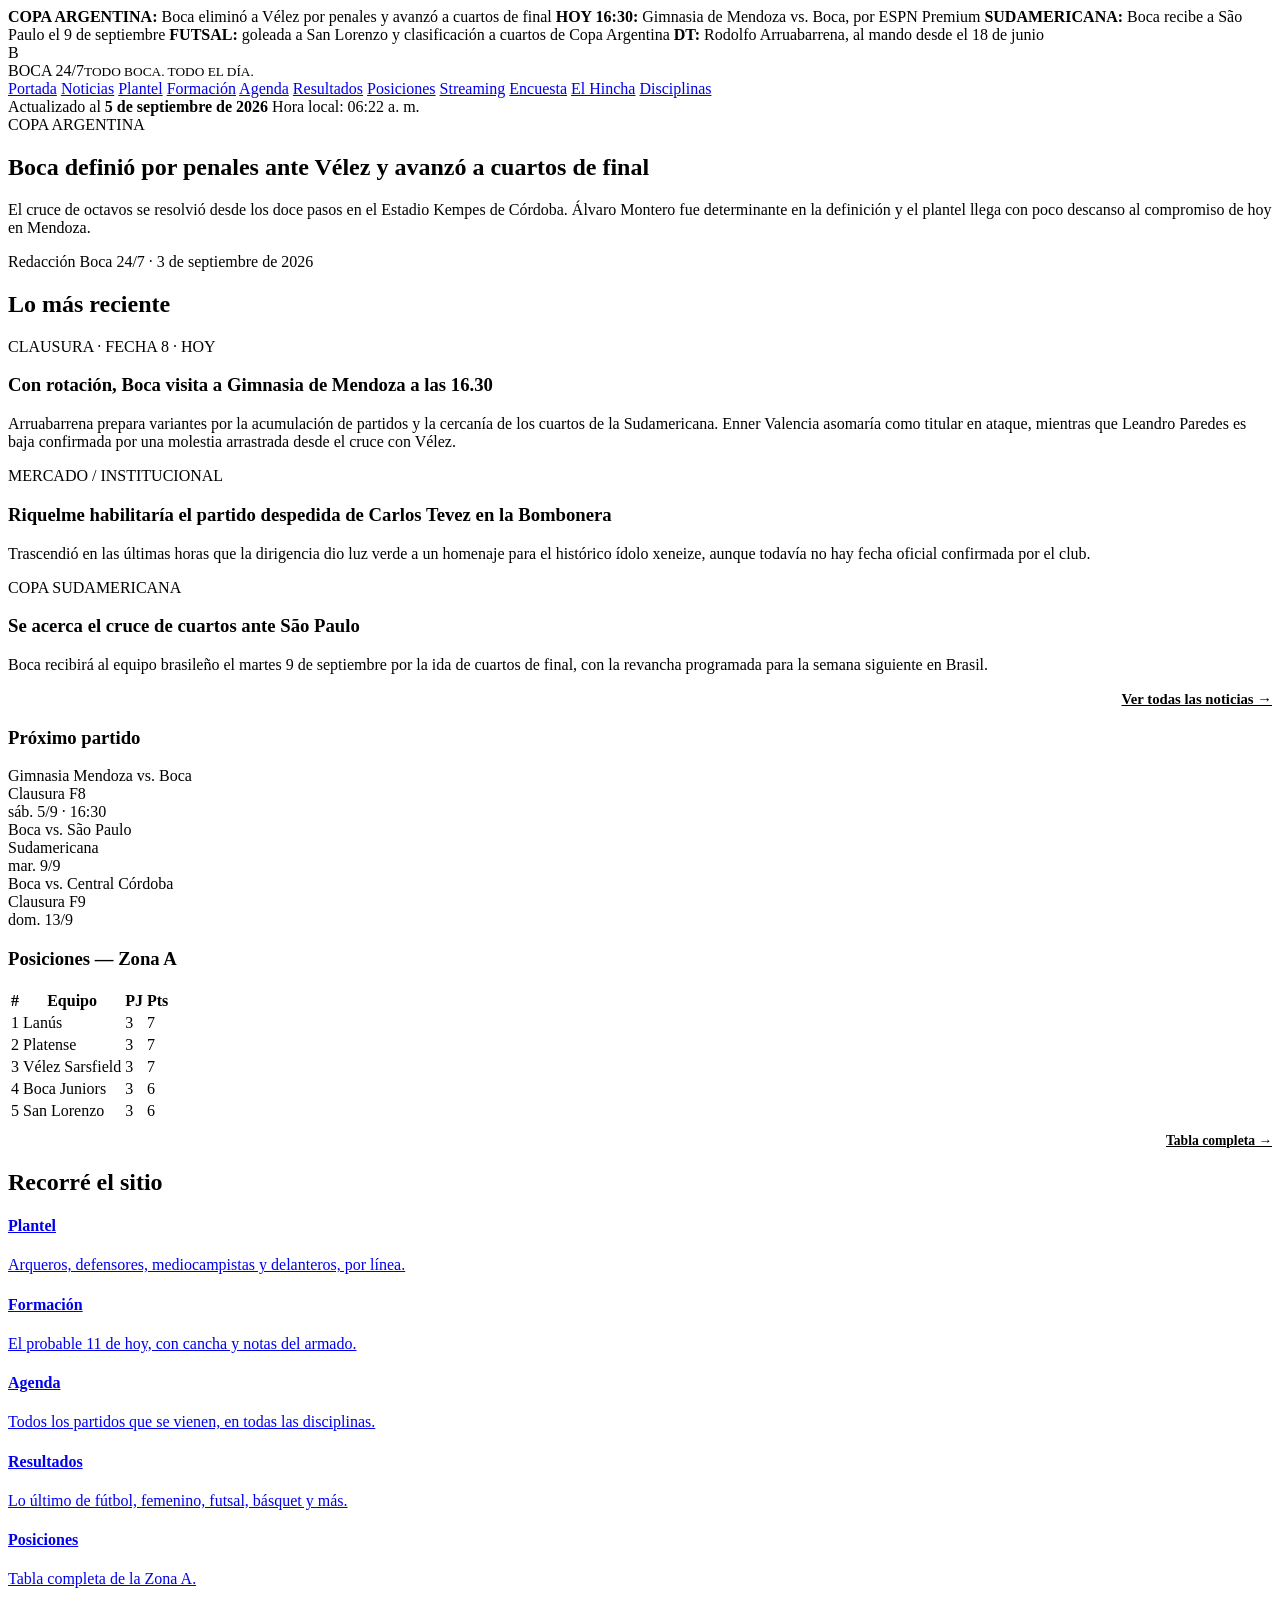
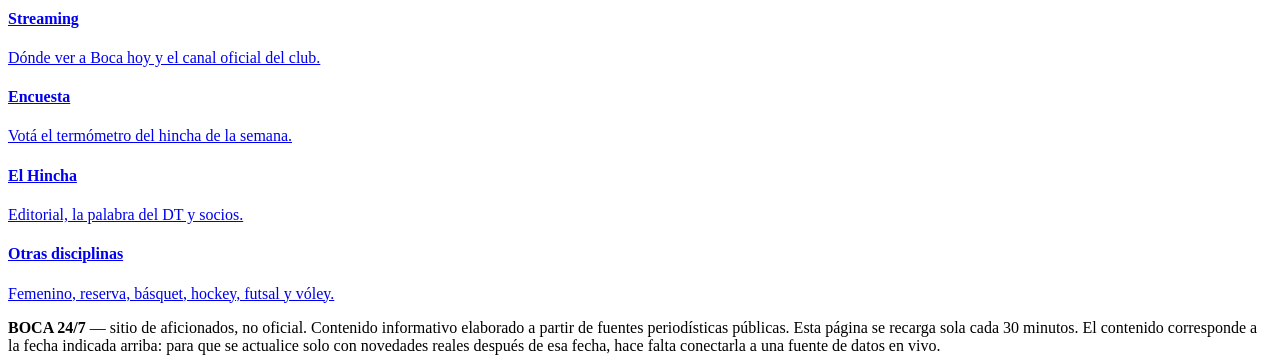
==== commit 6762d658: "Update index.html" ====
--- a/index.html
+++ b/index.html
@@ -1,749 +1,141 @@
-
 <!DOCTYPE html>
-<html lang="es">
+<html lang="es-AR">
 <head>
 <meta charset="UTF-8">
 <meta name="viewport" content="width=device-width, initial-scale=1.0">
 <title>BOCA 24/7 — Todo Boca. Todo el día.</title>
-<style>
-  :root{
-    --navy-950:#0a1230;--navy-900:#0d1638;--navy-800:#111d47;
-    --navy-700:#16255a;--navy-600:#1c2e6e;--gold:#ffc72c;
-    --gold-dark:#e6ac00;--blue-text:#8fa3d9;--white:#ffffff;
-    --muted:#a7b3d6;--line:rgba(255,255,255,0.08);--radius:10px;
-  }
-  *{box-sizing:border-box;margin:0;padding:0;}
-  html{scroll-behavior:smooth;}
-  body{background:var(--navy-950);color:var(--white);
-       font-family:'Segoe UI', Arial, Helvetica, sans-serif;line-height:1.4;}
-  a{color:inherit;text-decoration:none;}
-  img{max-width:100%;display:block;}
-  ul{list-style:none;}
-  button{font-family:inherit;cursor:pointer;border:none;}
-
-  .wrap{max-width:1500px;margin:0 auto;padding:0 24px;}
-
-  header.site-header{background:var(--navy-950);padding:16px 0;
-                     border-bottom:1px solid var(--line);position:sticky;top:0;z-index:100;}
-  .header-row{display:flex;align-items:center;justify-content:space-between;gap:24px;flex-wrap:wrap;}
-  .brand{display:flex;align-items:center;gap:14px;}
-  .crest{width:56px;height:56px;border-radius:50%;
-         background:linear-gradient(180deg,#1650b5 0 33%, #ffe14d 33% 66%, #1650b5 66% 100%);
-         display:flex;align-items:center;justify-content:center;
-         font-weight:800;font-size:13px;color:#0a1230;border:2px solid var(--gold);flex-shrink:0;}
-  .brand-text .name{font-size:26px;font-weight:800;letter-spacing:0.5px;}
-  .brand-text .name span{color:var(--gold);}
-  .brand-text .tagline{font-size:11px;letter-spacing:2px;color:var(--muted);font-weight:600;}
-
-  .search-box{flex:1;max-width:420px;min-width:220px;position:relative;}
-  .search-box input{width:100%;padding:11px 44px 11px 18px;border-radius:22px;
-                    border:1px solid rgba(255,255,255,0.25);background:transparent;color:var(--white);font-size:14px;}
-  .search-box input::placeholder{color:var(--muted);}
-  .search-box svg{position:absolute;right:16px;top:50%;transform:translateY(-50%);
-                  width:16px;height:16px;stroke:var(--white);pointer-events:none;}
-
-  .header-status{display:flex;align-items:center;gap:20px;flex-shrink:0;}
-  .connected{font-size:13px;display:flex;align-items:center;gap:8px;color:var(--white);white-space:nowrap;}
-  .connected .dot{width:9px;height:9px;border-radius:50%;background:var(--gold);
-                  box-shadow:0 0 0 0 rgba(255,199,44,.7);animation:pulse 1.8s infinite;}
-  .connected b{color:var(--gold);font-weight:700;}
-  @keyframes pulse{0%{box-shadow:0 0 0 0 rgba(255,199,44,.55);}
-                   70%{box-shadow:0 0 0 8px rgba(255,199,44,0);}
-                   100%{box-shadow:0 0 0 0 rgba(255,199,44,0);}}
-  .live-btn{background:var(--gold);color:#1a1400;font-weight:800;font-size:13px;
-            padding:10px 18px;border-radius:22px;display:flex;align-items:center;gap:8px;white-space:nowrap;}
-  .live-btn::before{content:"";width:8px;height:8px;border-radius:50%;background:#1a1400;}
-
-  nav.main-nav{background:var(--navy-800);border-bottom:1px solid var(--line);
-               position:sticky;top:88px;z-index:99;}
-  nav.main-nav ul{display:flex;gap:34px;overflow-x:auto;padding:14px 0;}
-  nav.main-nav a{font-size:13.5px;font-weight:700;letter-spacing:0.4px;color:var(--muted);
-                 white-space:nowrap;padding-bottom:4px;border-bottom:2px solid transparent;transition:color .15s ease;cursor:pointer;}
-  nav.main-nav a:hover{color:var(--white);}
-  nav.main-nav a.active{color:var(--gold);border-bottom-color:var(--gold);}
-
-  .breaking{background:var(--gold);color:#1a1400;}
-  .breaking .wrap{display:flex;align-items:center;gap:16px;padding:11px 24px;}
-  .breaking .tag{font-weight:800;font-size:13px;display:flex;align-items:center;gap:6px;flex-shrink:0;}
-  .breaking .text{flex:1;font-size:14px;font-weight:600;overflow:hidden;text-overflow:ellipsis;white-space:nowrap;}
-  .breaking .time{font-size:12.5px;font-weight:600;display:flex;align-items:center;gap:5px;flex-shrink:0;}
-  .breaking .more{font-weight:800;font-size:13px;flex-shrink:0;text-decoration:underline;cursor:pointer;
-                  background:none;color:#1a1400;}
-
-  main{padding:24px 0 40px;}
-  .hero-grid{display:grid;grid-template-columns:2.15fr 1fr;gap:20px;margin-bottom:20px;}
-  .hero-card{position:relative;border-radius:var(--radius);overflow:hidden;min-height:460px;
-             background:linear-gradient(0deg, rgba(6,10,28,0.94) 0%, rgba(6,10,28,0.55) 45%, rgba(6,10,28,0.15) 100%),
-                        radial-gradient(circle at 70% 30%, #1c3a8f 0%, #0b1740 60%);
-             display:flex;flex-direction:column;justify-content:flex-end;padding:38px;}
-  .hero-card .players{position:absolute;inset:0;z-index:0;opacity:0.55;
-                      background:radial-gradient(circle at 30% 35%, rgba(255,199,44,0.12), transparent 40%),
-                                 repeating-linear-gradient(115deg, rgba(255,255,255,0.03) 0 2px, transparent 2px 40px);}
-  .hero-card .content{position:relative;z-index:1;max-width:560px;}
-  .eyebrow-gold{color:var(--gold);font-weight:800;font-size:13px;letter-spacing:1px;margin-bottom:14px;display:block;}
-  .hero-card h1{font-size:40px;line-height:1.12;font-weight:800;margin-bottom:16px;}
-  .hero-card h1 .accent{color:var(--gold);}
-  .hero-card p{color:#e4e8f5;font-size:15px;max-width:480px;margin-bottom:22px;}
-  .btn-gold{background:var(--gold);color:#1a1400;font-weight:800;font-size:13px;
-            padding:13px 24px;border-radius:6px;display:inline-block;letter-spacing:.3px;border:none;cursor:pointer;}
-  .hero-nav-btn{position:absolute;top:50%;transform:translateY(-50%);width:38px;height:38px;border-radius:50%;
-                background:rgba(10,16,40,0.55);border:1px solid rgba(255,255,255,0.25);color:var(--white);
-                display:flex;align-items:center;justify-content:center;z-index:2;font-size:16px;cursor:pointer;}
-  .hero-nav-btn.prev{left:20px;}.hero-nav-btn.next{right:20px;}
-  .hero-dots{position:absolute;bottom:22px;left:50%;transform:translateX(-50%);display:flex;gap:8px;z-index:2;}
-  .hero-dots span{width:7px;height:7px;border-radius:50%;background:rgba(255,255,255,0.4);cursor:pointer;transition:all .15s ease;}
-  .hero-dots span.active{background:var(--gold);width:22px;border-radius:4px;}
-
-  .match-card{background:var(--navy-800);border:1px solid var(--line);border-radius:var(--radius);padding:22px;display:flex;flex-direction:column;}
-  .card-title-gold{text-align:center;color:var(--gold);font-weight:800;font-size:13px;letter-spacing:1px;
-                   padding-bottom:10px;border-bottom:1px solid var(--line);margin-bottom:16px;}
-  .comp-name{text-align:center;font-size:11.5px;color:var(--muted);letter-spacing:1px;font-weight:700;margin-bottom:14px;}
-  .versus-row{display:flex;align-items:center;justify-content:space-between;margin-bottom:18px;}
-  .team{display:flex;flex-direction:column;align-items:center;gap:8px;width:36%;}
-  .badge{width:64px;height:64px;border-radius:50%;display:flex;align-items:center;justify-content:center;
-         font-weight:800;font-size:12px;border:2px solid var(--gold);}
-  .badge.boca{background:linear-gradient(180deg,#1650b5 0 33%, #ffe14d 33% 66%, #1650b5 66% 100%);color:#0a1230;}
-  .badge.rival{background:linear-gradient(180deg,#c11a1a 0 50%, #16192a 50% 100%);color:#fff;border-color:rgba(255,255,255,.4);}
-  .team .team-name{font-size:12.5px;font-weight:700;text-align:center;}
-  .vs-label{font-weight:800;color:var(--muted);font-size:14px;}
-  .match-meta{display:flex;flex-direction:column;gap:8px;font-size:12.5px;color:var(--muted);margin-bottom:18px;}
-  .match-meta div{display:flex;align-items:center;gap:8px;}
-  .countdown{display:grid;grid-template-columns:repeat(4,1fr);gap:8px;margin-bottom:18px;}
-  .countdown .box{background:var(--navy-700);border-radius:8px;padding:10px 4px;text-align:center;}
-  .countdown .num{font-size:22px;font-weight:800;color:var(--gold);}
-  .countdown .lbl{font-size:9.5px;letter-spacing:1px;color:var(--muted);font-weight:700;}
-  .btn-outline{border:1px solid var(--gold);color:var(--gold);background:transparent;font-weight:800;
-               font-size:12.5px;letter-spacing:.4px;padding:12px;border-radius:6px;text-align:center;width:100%;
-               transition:background .15s ease, color .15s ease;cursor:pointer;}
-  .btn-outline:hover{background:var(--gold);color:#1a1400;}
-
-  .section-label{font-size:15px;font-weight:800;margin-bottom:14px;display:flex;align-items:center;gap:10px;}
-  .section-label::after{content:"";flex:1;height:1px;background:var(--line);}
-  .section-label .see-all{font-size:11.5px;font-weight:700;color:var(--gold);letter-spacing:.5px;flex:none;}
-
-  .news-block{display:grid;grid-template-columns:2.3fr 1fr 1fr;gap:20px;margin-bottom:20px;align-items:start;}
-  .news-cards{display:grid;grid-template-columns:repeat(4,1fr);gap:16px;}
-  .news-card{background:var(--navy-800);border:1px solid var(--line);border-radius:var(--radius);overflow:hidden;
-             cursor:pointer;transition:transform .15s ease;}
-  .news-card:hover{transform:translateY(-4px);}
-  .news-card .thumb{height:130px;position:relative;background-size:cover;background-position:center;
-                     background:radial-gradient(circle at 60% 20%, #1c3a8f, #0b1740 75%);}
-  .news-card .tag{position:absolute;left:10px;bottom:10px;background:var(--gold);color:#1a1400;
-                  font-size:9.5px;font-weight:800;letter-spacing:.4px;padding:4px 8px;border-radius:4px;}
-  .news-card .body{padding:14px;}
-  .news-card h3{font-size:13.5px;line-height:1.35;font-weight:700;margin-bottom:8px;}
-  .news-card .time{font-size:11px;color:var(--muted);}
-  .empty-msg{font-size:12.5px;color:var(--muted);padding:14px 0;}
-
-  .result-card,.standings-card{background:var(--navy-800);border:1px solid var(--line);border-radius:var(--radius);padding:20px;}
-  .score-row{display:flex;align-items:center;justify-content:center;gap:18px;margin:16px 0 20px;}
-  .score-row .team-mini{display:flex;flex-direction:column;align-items:center;gap:8px;font-size:11.5px;font-weight:700;}
-  .badge.small{width:44px;height:44px;font-size:10px;}
-  .score-row .score{font-size:30px;font-weight:800;}
-  .standings-table{width:100%;border-collapse:collapse;font-size:12.5px;}
-  .standings-table th{text-align:left;color:var(--muted);font-weight:700;font-size:11px;padding-bottom:10px;border-bottom:1px solid var(--line);}
-  .standings-table th:last-child,.standings-table td:last-child{text-align:right;}
-  .standings-table td{padding:9px 0;border-bottom:1px solid var(--line);}
-  .standings-table tr:last-child td{border-bottom:none;}
-  .standings-table tr.highlight td{color:var(--gold);font-weight:700;}
-  .group-tag{font-size:11px;color:var(--muted);font-weight:700;margin-bottom:10px;}
-  .card-title{font-size:13px;font-weight:800;letter-spacing:.5px;text-align:center;color:var(--gold);margin-bottom:6px;}
-
-  .bottom-grid{display:grid;grid-template-columns:1.15fr 1fr 1fr 1.15fr;gap:20px;}
-  .panel{background:var(--navy-800);border:1px solid var(--line);border-radius:var(--radius);padding:20px;}
-  .panel-head{display:flex;justify-content:space-between;align-items:center;margin-bottom:16px;}
-  .panel-head h4{font-size:14px;font-weight:800;letter-spacing:.3px;}
-  .panel-head .see-all{font-size:11px;font-weight:700;color:var(--gold);}
-
-  .transfer-feature .ph{height:170px;border-radius:8px;background:radial-gradient(circle at 60% 20%, #1c3a8f, #0b1740 70%);margin-bottom:14px;}
-  .transfer-feature h5{font-size:14px;font-weight:700;margin-bottom:8px;line-height:1.3;}
-  .transfer-feature p{font-size:12.5px;color:var(--muted);line-height:1.5;}
-
-  .agenda-item{display:flex;gap:14px;padding:12px 0;border-bottom:1px solid var(--line);}
-  .agenda-item:last-child{border-bottom:none;padding-bottom:0;}
-  .agenda-date{width:44px;flex-shrink:0;text-align:center;}
-  .agenda-date .d{font-size:18px;font-weight:800;color:var(--gold);line-height:1;}
-  .agenda-date .m{font-size:10px;color:var(--muted);font-weight:700;letter-spacing:.5px;}
-  .agenda-info .t{font-size:12.5px;font-weight:700;margin-bottom:3px;}
-  .agenda-info .c{font-size:11px;color:var(--muted);}
-  .agenda-crest{width:26px;height:26px;border-radius:50%;margin-left:auto;flex-shrink:0;align-self:center;
-                display:flex;align-items:center;justify-content:center;font-size:8px;font-weight:800;}
-
-  .scorers-item{display:flex;align-items:center;gap:12px;padding:10px 0;border-bottom:1px solid var(--line);}
-  .scorers-item:last-child{border-bottom:none;}
-  .scorers-item .rank{width:18px;font-size:12.5px;color:var(--muted);font-weight:700;}
-  .scorers-item .face{width:34px;height:34px;border-radius:50%;background:linear-gradient(160deg,#1c3a8f,#0b1740);border:1px solid var(--line);flex-shrink:0;}
-  .scorers-item .who{flex:1;font-size:12.5px;font-weight:700;}
-  .scorers-item .goals{font-size:14px;font-weight:800;color:var(--gold);}
-
-  .video-thumb{height:150px;border-radius:8px;position:relative;margin-bottom:14px;cursor:pointer;
-               background:linear-gradient(180deg, rgba(6,10,28,0.1) 30%, rgba(6,10,28,0.9) 100%),
-                          radial-gradient(circle at 50% 30%, #1c3a8f, #0b1740 70%);}
-  .video-thumb .play{position:absolute;top:50%;left:50%;transform:translate(-50%,-50%);width:52px;height:52px;border-radius:50%;
-                     background:rgba(255,255,255,0.15);border:1.5px solid rgba(255,255,255,0.6);display:flex;align-items:center;justify-content:center;}
-  .video-thumb .play::after{content:"";border-style:solid;border-width:8px 0 8px 13px;border-color:transparent transparent transparent #fff;margin-left:4px;}
-  .video-info h5{font-size:13.5px;font-weight:700;margin-bottom:5px;}
-  .video-info .time{font-size:11px;color:var(--muted);}
-
-  footer{background:var(--navy-900);border-top:1px solid var(--line);margin-top:36px;padding:26px 0;}
-  .footer-row{display:flex;align-items:center;justify-content:space-between;flex-wrap:wrap;gap:20px;}
-  .footer-brand{display:flex;align-items:center;gap:14px;}
-  .footer-brand .crest{width:46px;height:46px;font-size:11px;}
-  .footer-brand .t1{font-size:14px;font-weight:800;}
-  .footer-brand .t2{font-size:11px;color:var(--muted);}
-  .footer-mid{font-size:12.5px;color:var(--muted);line-height:1.5;}
-  .footer-social{display:flex;align-items:center;gap:20px;flex-wrap:wrap;}
-  .social-icons{display:flex;gap:10px;}
-  .social-icons a{width:36px;height:36px;border-radius:50%;background:var(--navy-700);display:flex;align-items:center;justify-content:center;font-size:14px;}
-  .footer-logo{text-align:right;font-weight:800;font-size:15px;}
-  .footer-logo span{color:var(--gold);}
-  .footer-logo small{display:block;font-size:10px;color:var(--muted);font-weight:600;letter-spacing:.5px;}
-
-  @media (max-width:1180px){.news-block{grid-template-columns:1fr;}.news-cards{grid-template-columns:repeat(2,1fr);}.bottom-grid{grid-template-columns:1fr 1fr;}}
-  @media (max-width:860px){.hero-grid{grid-template-columns:1fr;}.hero-card h1{font-size:32px;}.header-row{justify-content:center;}.search-box{order:3;max-width:100%;}nav.main-nav ul{gap:20px;}.news-cards{grid-template-columns:1fr 1fr;}.bottom-grid{grid-template-columns:1fr;}nav.main-nav{top:0;}header.site-header{position:static;}}
-  @media (max-width:480px){.news-cards{grid-template-columns:1fr;}.countdown{grid-template-columns:repeat(4,1fr);}.footer-row{flex-direction:column;align-items:flex-start;}.footer-logo{text-align:left;}}
-</style>
+<link rel="preconnect" href="https://fonts.googleapis.com">
+<link href="https://fonts.googleapis.com/css2?family=Barlow+Condensed:wght@500;600;700;800&family=Source+Sans+3:wght@400;500;600;700&display=swap" rel="stylesheet">
+<link rel="stylesheet" href="style.css">
 </head>
 <body>
 
-<header class="site-header">
-  <div class="wrap header-row">
+<div class="ticker">
+  <div class="ticker__track">
+    <span><b>COPA ARGENTINA:</b> Boca eliminó a Vélez por penales y avanzó a cuartos de final</span>
+    <span><b>HOY 16:30:</b> Gimnasia de Mendoza vs. Boca, por ESPN Premium</span>
+    <span><b>SUDAMERICANA:</b> Boca recibe a São Paulo el 9 de septiembre</span>
+    <span><b>FUTSAL:</b> goleada a San Lorenzo y clasificación a cuartos de Copa Argentina</span>
+    <span><b>DT:</b> Rodolfo Arruabarrena, al mando desde el 18 de junio</span>
+  </div>
+</div>
+
+<header class="site">
+  <div class="stripe-bar stripes"></div>
+  <div class="header-inner">
     <div class="brand">
-      <div class="crest">CABJ</div>
-      <div class="brand-text">
-        <div class="name">BOCA <span>24/7</span></div>
-        <div class="tagline">TODO BOCA. TODO EL DÍA.</div>
-      </div>
+      <div class="badge"><span>B</span></div>
+      <div class="wordmark">BOCA 24/7<small>TODO BOCA. TODO EL DÍA.</small></div>
     </div>
-    <div class="search-box">
-      <input type="text" id="searchInput" placeholder="Buscar noticias...">
-      <svg viewBox="0 0 24 24" fill="none" stroke-width="2" stroke-linecap="round" stroke-linejoin="round"><circle cx="11" cy="11" r="7"></circle><line x1="21" y1="21" x2="16.65" y2="16.65"></line></svg>
-    </div>
-    <div class="header-status">
-      <div class="connected"><span class="dot"></span> CONECTADOS <b id="connectedCount">12.477</b></div>
-      <a class="live-btn" href="#">EN VIVO</a>
-    </div>
+    <nav class="main">
+      <a href="index.html" class="active">Portada</a>
+      <a href="noticias.html">Noticias</a>
+      <a href="plantel.html">Plantel</a>
+      <a href="plantel.html#formacion">Formación</a>
+      <a href="posiciones.html#agenda">Agenda</a>
+      <a href="posiciones.html#resultados">Resultados</a>
+      <a href="posiciones.html">Posiciones</a>
+      <a href="multimedia.html#streaming">Streaming</a>
+      <a href="multimedia.html#encuesta">Encuesta</a>
+      <a href="multimedia.html#hincha">El Hincha</a>
+      <a href="multimedia.html#disciplinas">Disciplinas</a>
+    </nav>
   </div>
 </header>
 
-<nav class="main-nav">
-  <div class="wrap">
-    <ul>
-      <li><a class="active" data-scroll="top">INICIO</a></li>
-      <li><a data-scroll="noticias">NOTICIAS</a></li>
-      <li><a data-scroll="proximo">PARTIDOS</a></li>
-      <li><a data-scroll="agenda">AGENDA</a></li>
-      <li><a data-scroll="resultado">RESULTADOS</a></li>
-      <li><a data-scroll="mercado">MERCADO</a></li>
-      <li><a data-scroll="goleadores">PLANTEL</a></li>
-      <li><a data-scroll="videos">VIDEOS</a></li>
-      <li><a data-scroll="hinchada">HINCHADA</a></li>
-      <li><a data-scroll="hinchada">LOS BOSTEROS DE TUCUMÁN</a></li>
-    </ul>
+<main>
+  <div class="updated-row">
+    <span>Actualizado al <b>5 de septiembre de 2026</b></span>
+    <span id="clock"></span>
   </div>
-</nav>
 
-<div class="breaking">
-  <div class="wrap">
-    <span class="tag">ÚLTIMA HORA ⚡</span>
-    <span class="text" id="breakingText">Cargando última hora…</span>
-    <span class="time" id="breakingTime"></span>
-    <button class="more" id="breakingMore">VER MÁS</button>
-  </div>
-</div>
+  <section class="hero" aria-label="Noticia principal">
+    <div class="hero__text">
+      <span class="kicker">COPA ARGENTINA</span>
+      <h1>Boca definió por penales ante Vélez y avanzó a cuartos de final</h1>
+      <p class="dek">El cruce de octavos se resolvió desde los doce pasos en el Estadio Kempes de Córdoba. Álvaro Montero fue determinante en la definición y el plantel llega con poco descanso al compromiso de hoy en Mendoza.</p>
+      <p class="byline">Redacción Boca 24/7 · 3 de septiembre de 2026</p>
+    </div>
+    <div class="hero__art stripes"></div>
+  </section>
 
-<main class="wrap" id="top">
+  <section id="noticias">
+    <div class="section-head"><h2>Lo más reciente</h2></div>
+    <div class="grid2">
+      <div>
+        <article class="card">
+          <div class="meta">CLAUSURA · FECHA 8 · HOY</div>
+          <h3>Con rotación, Boca visita a Gimnasia de Mendoza a las 16.30</h3>
+          <p>Arruabarrena prepara variantes por la acumulación de partidos y la cercanía de los cuartos de la Sudamericana. Enner Valencia asomaría como titular en ataque, mientras que Leandro Paredes es baja confirmada por una molestia arrastrada desde el cruce con Vélez.</p>
+        </article>
+        <article class="card">
+          <div class="meta">MERCADO / INSTITUCIONAL</div>
+          <h3>Riquelme habilitaría el partido despedida de Carlos Tevez en la Bombonera</h3>
+          <p>Trascendió en las últimas horas que la dirigencia dio luz verde a un homenaje para el histórico ídolo xeneize, aunque todavía no hay fecha oficial confirmada por el club.</p>
+        </article>
+        <article class="card">
+          <div class="meta">COPA SUDAMERICANA</div>
+          <h3>Se acerca el cruce de cuartos ante São Paulo</h3>
+          <p>Boca recibirá al equipo brasileño el martes 9 de septiembre por la ida de cuartos de final, con la revancha programada para la semana siguiente en Brasil.</p>
+        </article>
+        <p style="text-align:right;"><a href="noticias.html" style="color:var(--blue); font-weight:700; font-size:0.92rem;">Ver todas las noticias →</a></p>
+      </div>
 
-  <!-- HERO -->
-  <section class="hero-grid">
-    <div class="hero-card">
-      <div class="players"></div>
-      <button class="hero-nav-btn prev" id="heroPrev">‹</button>
-      <button class="hero-nav-btn next" id="heroNext">›</button>
-      <div class="content">
-        <span class="eyebrow-gold" id="heroEyebrow">NOTICIA DESTACADA</span>
-        <h1 id="heroTitle">Cargando…</h1>
-        <p id="heroText"></p>
-        <a href="#" class="btn-gold" id="heroLink">LEER NOTA COMPLETA</a>
-      </div>
-      <div class="hero-dots" id="heroDots"></div>
-    </div>
-
-    <div class="match-card" id="proximo">
-      <div class="card-title-gold">PRÓXIMO PARTIDO</div>
-      <div class="comp-name" id="matchComp">—</div>
-      <div class="versus-row">
-        <div class="team">
-          <div class="badge" id="matchBadgeLocal">—</div>
-          <div class="team-name" id="matchNameLocal">—</div>
+      <aside>
+        <div class="box">
+          <h3>Próximo partido</h3>
+          <div class="match-card"><div class="who">Gimnasia Mendoza vs. Boca</div><div class="when">Clausura F8<br>sáb. 5/9 · 16:30</div></div>
+          <div class="match-card"><div class="who">Boca vs. São Paulo</div><div class="when">Sudamericana<br>mar. 9/9</div></div>
+          <div class="match-card"><div class="who">Boca vs. Central Córdoba</div><div class="when">Clausura F9<br>dom. 13/9</div></div>
         </div>
-        <div class="vs-label">VS</div>
-        <div class="team">
-          <div class="badge" id="matchBadgeVisit">—</div>
-          <div class="team-name" id="matchNameVisit">—</div>
+        <div class="box">
+          <h3>Posiciones — Zona A</h3>
+          <table class="standings">
+            <thead><tr><th>#</th><th>Equipo</th><th>PJ</th><th class="pts">Pts</th></tr></thead>
+            <tbody>
+              <tr><td class="pos">1</td><td>Lanús</td><td>3</td><td class="pts">7</td></tr>
+              <tr><td class="pos">2</td><td>Platense</td><td>3</td><td class="pts">7</td></tr>
+              <tr><td class="pos">3</td><td>Vélez Sarsfield</td><td>3</td><td class="pts">7</td></tr>
+              <tr class="us"><td class="pos">4</td><td>Boca Juniors</td><td>3</td><td class="pts">6</td></tr>
+              <tr><td class="pos">5</td><td>San Lorenzo</td><td>3</td><td class="pts">6</td></tr>
+            </tbody>
+          </table>
+          <p style="text-align:right; margin-top:8px;"><a href="posiciones.html" style="color:var(--blue); font-weight:700; font-size:0.85rem;">Tabla completa →</a></p>
         </div>
-      </div>
-      <div class="match-meta">
-        <div>📅 <span id="matchDate">—</span></div>
-        <div>🕗 <span id="matchHour">—</span></div>
-        <div>🏟️ <span id="matchStadium">—</span></div>
-      </div>
-      <div class="countdown" id="countdown">
-        <div class="box"><div class="num" id="cd-days">00</div><div class="lbl">DÍAS</div></div>
-        <div class="box"><div class="num" id="cd-hours">00</div><div class="lbl">HORAS</div></div>
-        <div class="box"><div class="num" id="cd-mins">00</div><div class="lbl">MIN</div></div>
-        <div class="box"><div class="num" id="cd-secs">00</div><div class="lbl">SEG</div></div>
-      </div>
-      <button class="btn-outline">VER PREVIA DEL PARTIDO</button>
+      </aside>
     </div>
   </section>
 
-  <!-- NEWS + RESULT + STANDINGS -->
-  <section class="news-block" id="noticias">
-    <div>
-      <div class="section-label">ÚLTIMAS NOTICIAS<span class="see-all"></span></div>
-      <div id="newsGrid" class="news-cards"><p class="empty-msg">Cargando noticias…</p></div>
+  <section id="accesos">
+    <div class="section-head"><h2>Recorré el sitio</h2></div>
+    <div class="quick-grid">
+      <a class="quick-card" href="plantel.html"><h4>Plantel</h4><p>Arqueros, defensores, mediocampistas y delanteros, por línea.</p></a>
+      <a class="quick-card" href="plantel.html#formacion"><h4>Formación</h4><p>El probable 11 de hoy, con cancha y notas del armado.</p></a>
+      <a class="quick-card" href="posiciones.html#agenda"><h4>Agenda</h4><p>Todos los partidos que se vienen, en todas las disciplinas.</p></a>
+      <a class="quick-card" href="posiciones.html#resultados"><h4>Resultados</h4><p>Lo último de fútbol, femenino, futsal, básquet y más.</p></a>
+      <a class="quick-card" href="posiciones.html"><h4>Posiciones</h4><p>Tabla completa de la Zona A.</p></a>
+      <a class="quick-card" href="multimedia.html#streaming"><h4>Streaming</h4><p>Dónde ver a Boca hoy y el canal oficial del club.</p></a>
+      <a class="quick-card" href="multimedia.html#encuesta"><h4>Encuesta</h4><p>Votá el termómetro del hincha de la semana.</p></a>
+      <a class="quick-card" href="multimedia.html#hincha"><h4>El Hincha</h4><p>Editorial, la palabra del DT y socios.</p></a>
+      <a class="quick-card" href="multimedia.html#disciplinas"><h4>Otras disciplinas</h4><p>Femenino, reserva, básquet, hockey, futsal y vóley.</p></a>
     </div>
-
-    <div class="result-card" id="resultado">
-      <div class="card-title">ÚLTIMO RESULTADO</div>
-      <div class="group-tag" id="resultComp" style="text-align:center;">—</div>
-      <div class="score-row">
-        <div class="team-mini"><div class="badge small" id="resultBadgeLocal">—</div><span id="resultNameLocal">—</span></div>
-        <div class="score" id="resultScore">—</div>
-        <div class="team-mini"><div class="badge small" id="resultBadgeVisit">—</div><span id="resultNameVisit">—</span></div>
-      </div>
-      <button class="btn-outline">VER PARTIDO</button>
-    </div>
-
-    <div class="standings-card">
-      <div class="card-title" style="text-align:left;">POSICIONES</div>
-      <div class="group-tag">TORNEO CLAUSURA</div>
-      <table class="standings-table">
-        <thead>
-          <tr><th>#</th><th>EQUIPO</th><th>PTS</th></tr>
-        </thead>
-        <tbody id="standingsBody">
-          <tr><td colspan="3" class="empty-msg">Cargando tabla…</td></tr>
-        </tbody>
-      </table>
-      <div style="margin-top:14px;">
-        <button class="btn-outline">VER TABLA COMPLETA</button>
-      </div>
-    </div>
-  </section>
-
-  <!-- BOTTOM GRID -->
-  <section class="bottom-grid">
-
-    <div class="panel transfer-feature" id="mercado">
-      <div class="panel-head"><h4>MERCADO DE PASES</h4><a class="see-all" href="#">VER TODO</a></div>
-      <div class="ph"></div>
-      <h5 id="transferTitle">Cargando…</h5>
-      <p id="transferText"></p>
-    </div>
-
-    <div class="panel" id="agenda">
-      <div class="panel-head"><h4>AGENDA XENEIZE</h4><a class="see-all" href="#">VER AGENDA</a></div>
-      <div id="agendaList"><p class="empty-msg">Cargando agenda…</p></div>
-    </div>
-
-    <div class="panel" id="goleadores">
-      <div class="panel-head"><h4>MEJORES GOLEADORES</h4><a class="see-all" href="#">VER TODO</a></div>
-      <div class="scorers-item">
-        <div class="rank">1</div><div class="face"></div>
-        <div class="who">Edinson Cavani</div><div class="goals">12</div>
-      </div>
-      <div class="scorers-item">
-        <div class="rank">2</div><div class="face"></div>
-        <div class="who">Miguel Merentiel</div><div class="goals">7</div>
-      </div>
-      <div class="scorers-item">
-        <div class="rank">3</div><div class="face"></div>
-        <div class="who">Darío Benedetto</div><div class="goals">5</div>
-      </div>
-      <div class="scorers-item">
-        <div class="rank">4</div><div class="face"></div>
-        <div class="who">Lucas Janson</div><div class="goals">3</div>
-      </div>
-    </div>
-
-    <div class="panel" id="videos">
-      <div class="panel-head"><h4>VIDEOS DESTACADOS</h4><a class="see-all" href="#">VER TODOS</a></div>
-      <div id="videosList"><p class="empty-msg">Cargando videos…</p></div>
-    </div>
-
   </section>
 </main>
 
-<footer id="hinchada">
-  <div class="wrap footer-row">
-    <div class="footer-brand">
-      <div class="crest">CABJ</div>
-      <div>
-        <div class="t1">LOS BOSTEROS DE TUCUMÁN</div>
-        <div class="t2">LA PEÑA OFICIAL DE BOCA EN TUCUMÁN</div>
-      </div>
-    </div>
-
-    <div class="footer-mid">
-      Sumate a la pasión xeneize<br>en Tucumán
-    </div>
-
-    <a href="#" class="btn-gold" style="padding:11px 20px;">+ INFO</a>
-
-    <div class="footer-social">
-      <div>
-        <div style="font-size:13px;font-weight:800;">SEGUINOS EN</div>
-        <div style="font-size:11px;color:var(--muted);">NUESTRAS REDES</div>
-      </div>
-      <div class="social-icons">
-        <a href="#">f</a>
-        <a href="#">◎</a>
-        <a href="#">𝕏</a>
-        <a href="#">▶</a>
-        <a href="#">♪</a>
-      </div>
-    </div>
-
-    <div class="footer-logo">
-      BOCA <span>24/7</span>
-      <small>TODO BOCA. TODO EL DÍA.</small>
-    </div>
-  </div>
+<footer>
+  <b>BOCA 24/7</b> — sitio de aficionados, no oficial. Contenido informativo elaborado a partir de fuentes periodísticas públicas.
+  <span class="fine">Esta página se recarga sola cada 30 minutos. El contenido corresponde a la fecha indicada arriba: para que se actualice solo con novedades reales después de esa fecha, hace falta conectarla a una fuente de datos en vivo.</span>
 </footer>
 
 <script>
-(function(){
-  "use strict";
-
-  // ============================================================
-  // CONFIG
-  // ============================================================
-  const DATA_URL = 'noticias.json';       // generado por el script Python (actualizador.py)
-  const REFRESH_MS = 1000 * 60 * 15;      // re-consulta el JSON cada 15 min (no hace falta más seguido:
-                                           // GitHub Pages es estático, el archivo cambia cuando corre el workflow)
-  const TEAM_ABBR = {
-    "boca": "CABJ", "vélez sarsfield": "VEL", "velez sarsfield": "VEL",
-    "gimnasia (mendoza)": "GIM", "são paulo": "SAO", "sao paulo": "SAO",
-    "central córdoba": "CCO", "central cordoba": "CCO", "san lorenzo": "SLO",
-    "lanús": "LAN", "lanus": "LAN", "racing": "RAC", "newell's": "NOB",
-    "instituto": "INS", "independiente": "IND", "colo colo": "CCL",
-    "monagas": "MON", "dep. pereira": "DP", "deportivo pereira": "DP"
-  };
-
-  let DATA = null;
-  let heroSlides = [];
-  let heroIndex = 0;
-  let heroTimer = null;
-  let tickerTimer = null;
-  let tickerIndex = 0;
-  let countdownTimer = null;
-
-  // ============================================================
-  // HELPERS
-  // ============================================================
-  function isBoca(name){ return (name || '').toLowerCase().includes('boca'); }
-
-  function abbr(name){
-    if (!name) return '???';
-    const key = name.toLowerCase();
-    if (TEAM_ABBR[key]) return TEAM_ABBR[key];
-    return name.split(' ').map(w => w[0]).join('').substring(0,3).toUpperCase();
+  function tick(){
+    const d = new Date();
+    document.getElementById('clock').textContent = 'Hora local: ' + d.toLocaleTimeString('es-AR', {hour:'2-digit', minute:'2-digit'});
   }
-
-  function badgeClass(name){ return isBoca(name) ? 'badge boca' : 'badge rival'; }
-
-  function relativeTime(iso){
-    if (!iso) return '';
-    const then = new Date(iso).getTime();
-    if (isNaN(then)) return '';
-    const diffMin = Math.round((Date.now() - then) / 60000);
-    if (diffMin < 1) return 'Ahora';
-    if (diffMin < 60) return `Hace ${diffMin} min`;
-    const diffH = Math.round(diffMin / 60);
-    if (diffH < 24) return `Hace ${diffH} h`;
-    const diffD = Math.round(diffH / 24);
-    return `Hace ${diffD} d`;
-  }
-
-  function formatFecha(iso){
-    if (!iso) return '—';
-    const d = new Date(iso);
-    if (isNaN(d)) return '—';
-    return d.toLocaleDateString('es-AR', { weekday: 'long', day: 'numeric', month: 'long' });
-  }
-
-  function sortByFecha(arr, asc = true){
-    return [...arr].sort((a, b) => {
-      const da = new Date(a.fecha_iso).getTime() || 0;
-      const db = new Date(b.fecha_iso).getTime() || 0;
-      return asc ? da - db : db - da;
-    });
-  }
-
-  function escapeHtml(s){
-    return (s || '').replace(/[&<>"']/g, c => ({'&':'&amp;','<':'&lt;','>':'&gt;','"':'&quot;',"'":'&#39;'}[c]));
-  }
-
-  // ============================================================
-  // RENDER: HERO (carrusel de noticias destacadas)
-  // ============================================================
-  function renderHero(){
-    heroSlides = (DATA.noticias || []).slice(0, 4);
-    if (!heroSlides.length) return;
-    const dots = document.getElementById('heroDots');
-    dots.innerHTML = heroSlides.map((_, i) => `<span data-i="${i}"></span>`).join('');
-    dots.querySelectorAll('span').forEach(s => s.addEventListener('click', () => setHero(+s.dataset.i)));
-    setHero(0);
-    if (heroTimer) clearInterval(heroTimer);
-    heroTimer = setInterval(() => setHero((heroIndex + 1) % heroSlides.length), 7000);
-  }
-
-  function setHero(i){
-    heroIndex = i;
-    const item = heroSlides[i];
-    if (!item) return;
-    document.getElementById('heroEyebrow').textContent = item.categoria || 'NOTICIA DESTACADA';
-    document.getElementById('heroTitle').textContent = item.titulo;
-    document.getElementById('heroText').textContent = item.contenido || '';
-    document.getElementById('heroLink').href = (item.link && item.link !== '#') ? item.link : '#';
-    document.querySelectorAll('#heroDots span').forEach((s, idx) => s.classList.toggle('active', idx === i));
-  }
-
-  document.getElementById('heroPrev').addEventListener('click', () => {
-    if (heroSlides.length) setHero((heroIndex - 1 + heroSlides.length) % heroSlides.length);
-  });
-  document.getElementById('heroNext').addEventListener('click', () => {
-    if (heroSlides.length) setHero((heroIndex + 1) % heroSlides.length);
-  });
-
-  // ============================================================
-  // RENDER: TICKER "ÚLTIMA HORA"
-  // ============================================================
-  function renderTicker(){
-    const noticias = DATA.noticias || [];
-    if (!noticias.length) return;
-    tickerIndex = 0;
-    setTicker();
-    if (tickerTimer) clearInterval(tickerTimer);
-    tickerTimer = setInterval(() => {
-      tickerIndex = (tickerIndex + 1) % noticias.length;
-      setTicker();
-    }, 6000);
-  }
-
-  function setTicker(){
-    const noticias = DATA.noticias || [];
-    const item = noticias[tickerIndex];
-    if (!item) return;
-    document.getElementById('breakingText').textContent = item.titulo;
-    document.getElementById('breakingTime').textContent = '🕒 ' + relativeTime(item.fecha_iso);
-  }
-
-  document.getElementById('breakingMore').addEventListener('click', () => {
-    document.getElementById('noticias').scrollIntoView({ behavior: 'smooth' });
-  });
-
-  // ============================================================
-  // RENDER: PRÓXIMO PARTIDO + COUNTDOWN
-  // ============================================================
-  function renderNextMatch(){
-    const partidos = sortByFecha(DATA.partidos || []);
-    const next = partidos[0];
-    if (!next) return;
-
-    document.getElementById('matchComp').textContent = next.torneo || '';
-    document.getElementById('matchNameLocal').textContent = next.equipo_local;
-    document.getElementById('matchNameVisit').textContent = next.equipo_visitante;
-    const badgeL = document.getElementById('matchBadgeLocal');
-    const badgeV = document.getElementById('matchBadgeVisit');
-    badgeL.className = badgeClass(next.equipo_local);
-    badgeV.className = badgeClass(next.equipo_visitante);
-    badgeL.textContent = abbr(next.equipo_local);
-    badgeV.textContent = abbr(next.equipo_visitante);
-    document.getElementById('matchDate').textContent = formatFecha(next.fecha_iso);
-    document.getElementById('matchHour').textContent = (next.hora || '') + ' hs.';
-    document.getElementById('matchStadium').textContent = next.estadio + (next.ciudad ? ` (${next.ciudad})` : '');
-
-    if (countdownTimer) clearInterval(countdownTimer);
-    const target = new Date(next.fecha_iso).getTime();
-    updateCountdown(target);
-    countdownTimer = setInterval(() => updateCountdown(target), 1000);
-  }
-
-  function updateCountdown(target){
-    let diff = target - Date.now();
-    if (diff < 0) diff = 0;
-    const days = Math.floor(diff / 86400000);
-    const hours = Math.floor(diff / 3600000) % 24;
-    const mins = Math.floor(diff / 60000) % 60;
-    const secs = Math.floor(diff / 1000) % 60;
-    document.getElementById('cd-days').textContent = String(days).padStart(2, '0');
-    document.getElementById('cd-hours').textContent = String(hours).padStart(2, '0');
-    document.getElementById('cd-mins').textContent = String(mins).padStart(2, '0');
-    document.getElementById('cd-secs').textContent = String(secs).padStart(2, '0');
-  }
-
-  // ============================================================
-  // RENDER: ÚLTIMO RESULTADO
-  // ============================================================
-  function renderLastResult(){
-    const resultados = sortByFecha(DATA.resultados || [], false);
-    const r = resultados[0];
-    if (!r) return;
-    document.getElementById('resultComp').textContent = r.torneo || '';
-    document.getElementById('resultNameLocal').textContent = r.equipo_local;
-    document.getElementById('resultNameVisit').textContent = r.equipo_visitante;
-    document.getElementById('resultScore').textContent = `${r.goles_local} - ${r.goles_visitante}`;
-    const bl = document.getElementById('resultBadgeLocal');
-    const bv = document.getElementById('resultBadgeVisit');
-    bl.className = 'badge small ' + (isBoca(r.equipo_local) ? 'boca' : 'rival');
-    bv.className = 'badge small ' + (isBoca(r.equipo_visitante) ? 'boca' : 'rival');
-    bl.textContent = abbr(r.equipo_local);
-    bv.textContent = abbr(r.equipo_visitante);
-  }
-
-  // ============================================================
-  // RENDER: TABLA DE POSICIONES
-  // ============================================================
-  function renderStandings(){
-    const tabla = (DATA.tabla || []).slice().sort((a, b) => a.posicion - b.posicion);
-    const body = document.getElementById('standingsBody');
-    if (!tabla.length) { body.innerHTML = '<tr><td colspan="3" class="empty-msg">Sin datos.</td></tr>'; return; }
-    body.innerHTML = tabla.map(row => `
-      <tr class="${isBoca(row.equipo) ? 'highlight' : ''}">
-        <td>${row.posicion}</td><td>${escapeHtml(row.equipo)}</td><td>${row.pts}</td>
-      </tr>`).join('');
-  }
-
-  // ============================================================
-  // RENDER: GRILLA DE NOTICIAS (con buscador)
-  // ============================================================
-  function renderNewsGrid(filter){
-    const container = document.getElementById('newsGrid');
-    let noticias = DATA.noticias || [];
-    if (filter) {
-      const f = filter.toLowerCase();
-      noticias = noticias.filter(n =>
-        (n.titulo || '').toLowerCase().includes(f) || (n.contenido || '').toLowerCase().includes(f));
-    }
-    if (!noticias.length) {
-      container.innerHTML = '<p class="empty-msg">No se encontraron noticias.</p>';
-      return;
-    }
-    container.innerHTML = noticias.map(n => `
-      <article class="news-card" data-link="${escapeHtml(n.link || '')}">
-        <div class="thumb"><span class="tag">${escapeHtml(n.categoria || n.fuente || 'BOCA 24/7')}</span></div>
-        <div class="body">
-          <h3>${escapeHtml(n.titulo)}</h3>
-          <div class="time">${relativeTime(n.fecha_iso)}</div>
-        </div>
-      </article>`).join('');
-    container.querySelectorAll('.news-card').forEach(card => {
-      const link = card.dataset.link;
-      if (link && link !== '#') card.addEventListener('click', () => window.open(link, '_blank'));
-    });
-  }
-
-  document.getElementById('searchInput').addEventListener('input', e => renderNewsGrid(e.target.value));
-
-  // ============================================================
-  // RENDER: MERCADO DE PASES (destacado)
-  // ============================================================
-  function renderTransferFeature(){
-    const noticias = DATA.noticias || [];
-    const feature = noticias.find(n => (n.categoria || '').toUpperCase().includes('MERCADO')) || noticias[0];
-    if (!feature) return;
-    document.getElementById('transferTitle').textContent = feature.titulo;
-    document.getElementById('transferText').textContent = feature.contenido || '';
-  }
-
-  // ============================================================
-  // RENDER: AGENDA XENEIZE
-  // ============================================================
-  function renderAgenda(){
-    const partidos = sortByFecha(DATA.partidos || []).slice(0, 3);
-    const list = document.getElementById('agendaList');
-    if (!partidos.length) { list.innerHTML = '<p class="empty-msg">Sin partidos agendados.</p>'; return; }
-    list.innerHTML = partidos.map(p => {
-      const d = new Date(p.fecha_iso);
-      const dia = isNaN(d) ? '--' : String(d.getDate()).padStart(2, '0');
-      const mes = isNaN(d) ? '---' : d.toLocaleDateString('es-AR', { month: 'short' }).toUpperCase().replace('.', '');
-      const rival = isBoca(p.equipo_local) ? p.equipo_visitante : p.equipo_local;
-      return `
-        <div class="agenda-item">
-          <div class="agenda-date"><div class="d">${dia}</div><div class="m">${mes}</div></div>
-          <div class="agenda-info">
-            <div class="t">${escapeHtml(p.equipo_local)} vs ${escapeHtml(p.equipo_visitante)}</div>
-            <div class="c">${escapeHtml(p.torneo || '')} - ${escapeHtml(p.hora || '')} hs.</div>
-          </div>
-          <div class="${badgeClass(rival)} agenda-crest">${abbr(rival)}</div>
-        </div>`;
-    }).join('');
-  }
-
-  // ============================================================
-  // RENDER: VIDEOS DESTACADOS
-  // ============================================================
-  function renderVideos(){
-    const videos = DATA.videos || [];
-    const list = document.getElementById('videosList');
-    if (!videos.length) { list.innerHTML = '<p class="empty-msg">Sin videos disponibles.</p>'; return; }
-    list.innerHTML = videos.slice(0, 1).map(v => `
-      <div class="video-thumb" data-link="${escapeHtml(v.link || '')}"><div class="play"></div></div>
-      <div class="video-info">
-        <h5>${escapeHtml(v.titulo)}</h5>
-        <div class="time">${relativeTime(v.fecha_iso)}</div>
-      </div>`).join('');
-    const thumb = list.querySelector('.video-thumb');
-    if (thumb && thumb.dataset.link) thumb.addEventListener('click', () => window.open(thumb.dataset.link, '_blank'));
-  }
-
-  // ============================================================
-  // CARGA DE DATOS
-  // ============================================================
-  async function loadData(){
-    try {
-      const res = await fetch(DATA_URL, { cache: 'no-store' });
-      if (!res.ok) throw new Error('HTTP ' + res.status);
-      DATA = await res.json();
-
-      renderHero();
-      renderTicker();
-      renderNextMatch();
-      renderLastResult();
-      renderStandings();
-      renderNewsGrid();
-      renderTransferFeature();
-      renderAgenda();
-      renderVideos();
-    } catch (e) {
-      console.error('No se pudo cargar noticias.json:', e);
-      document.getElementById('newsGrid').innerHTML =
-        '<p class="empty-msg">No se pudo cargar el contenido. Verificá que noticias.json esté publicado junto a esta página.</p>';
-      document.getElementById('heroTitle').textContent = 'Contenido no disponible';
-    }
-  }
-
-  // ============================================================
-  // NAVEGACIÓN (scroll suave con offset por el header sticky)
-  // ============================================================
-  document.querySelectorAll('nav.main-nav a[data-scroll]').forEach(link => {
-    link.addEventListener('click', () => {
-      const id = link.dataset.scroll;
-      document.querySelectorAll('nav.main-nav a').forEach(a => a.classList.remove('active'));
-      link.classList.add('active');
-      if (id === 'top') { window.scrollTo({ top: 0, behavior: 'smooth' }); return; }
-      const target = document.getElementById(id);
-      if (target) target.scrollIntoView({ behavior: 'smooth' });
-    });
-  });
-
-  loadData();
-  setInterval(loadData, REFRESH_MS);
-})();
+  tick(); setInterval(tick, 30000);
+  setTimeout(()=>location.reload(), 30*60*1000);
 </script>
 
 </body>
 </html>
+
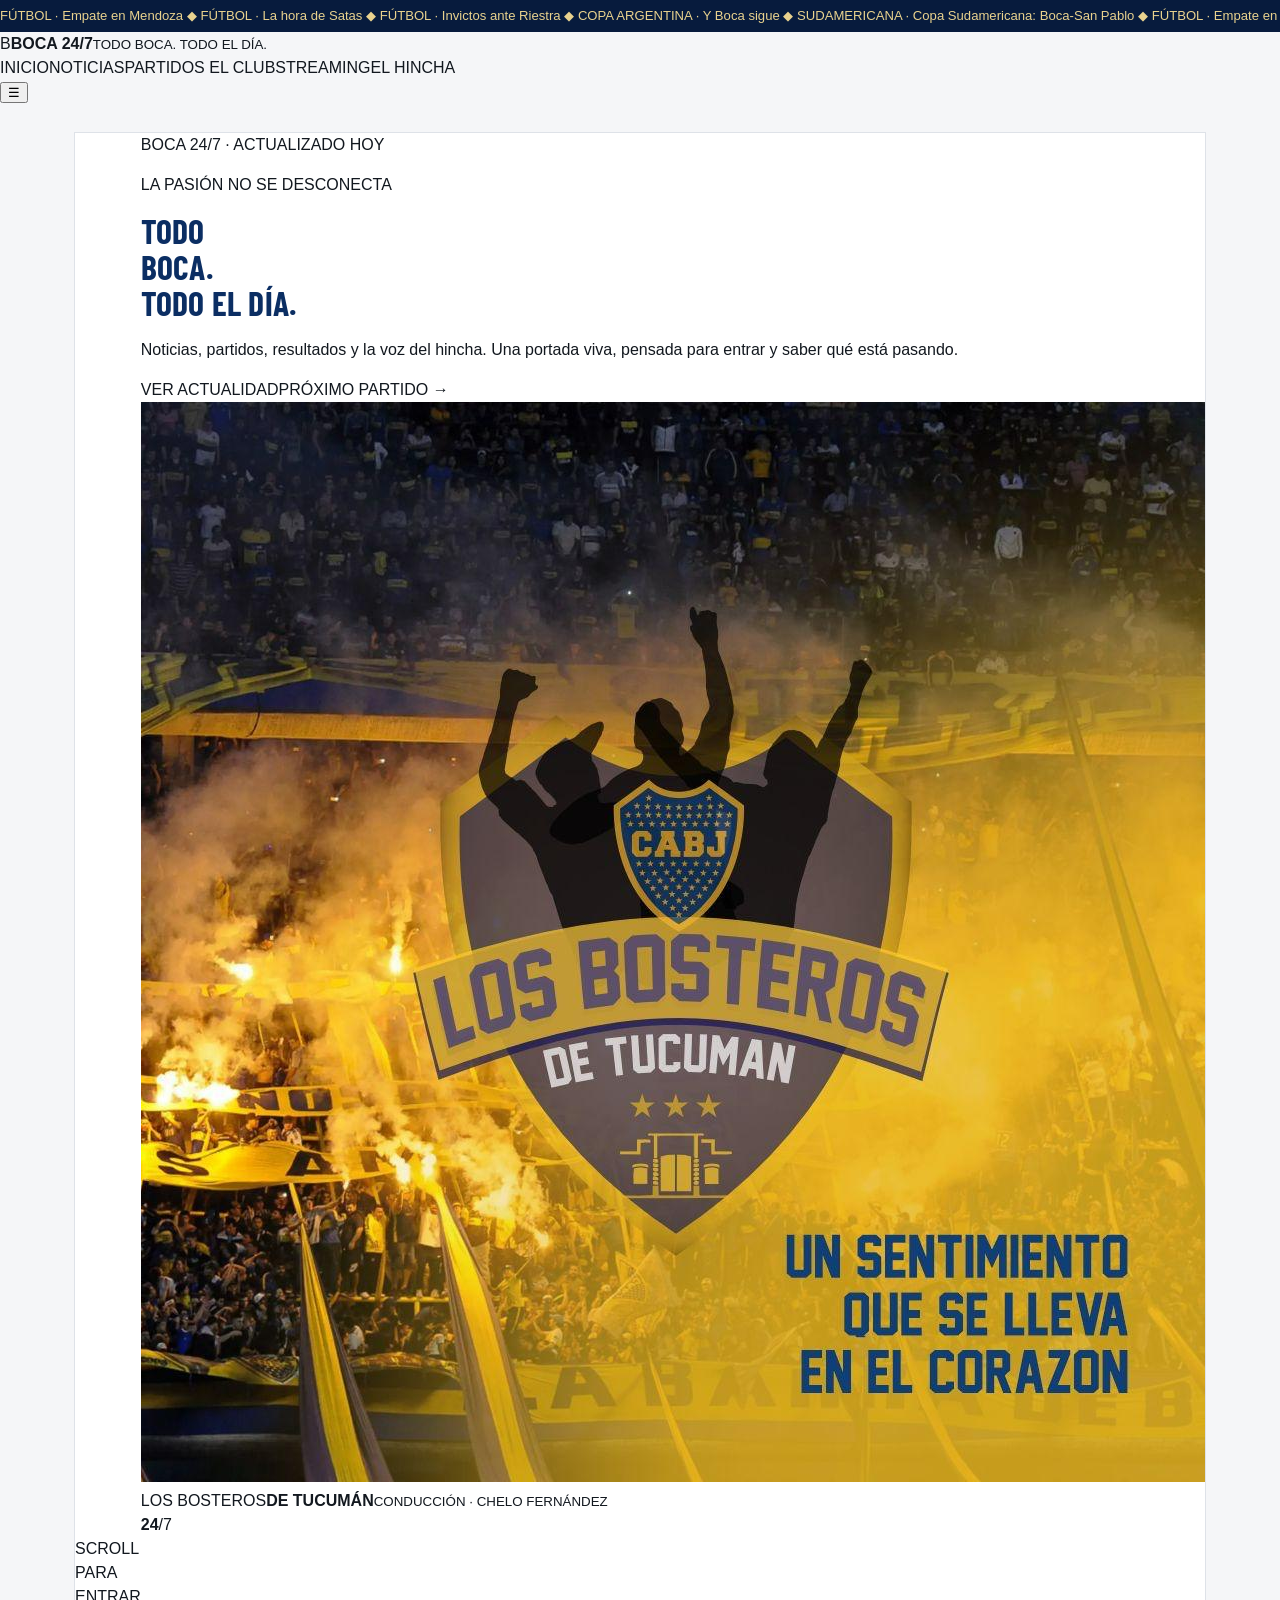
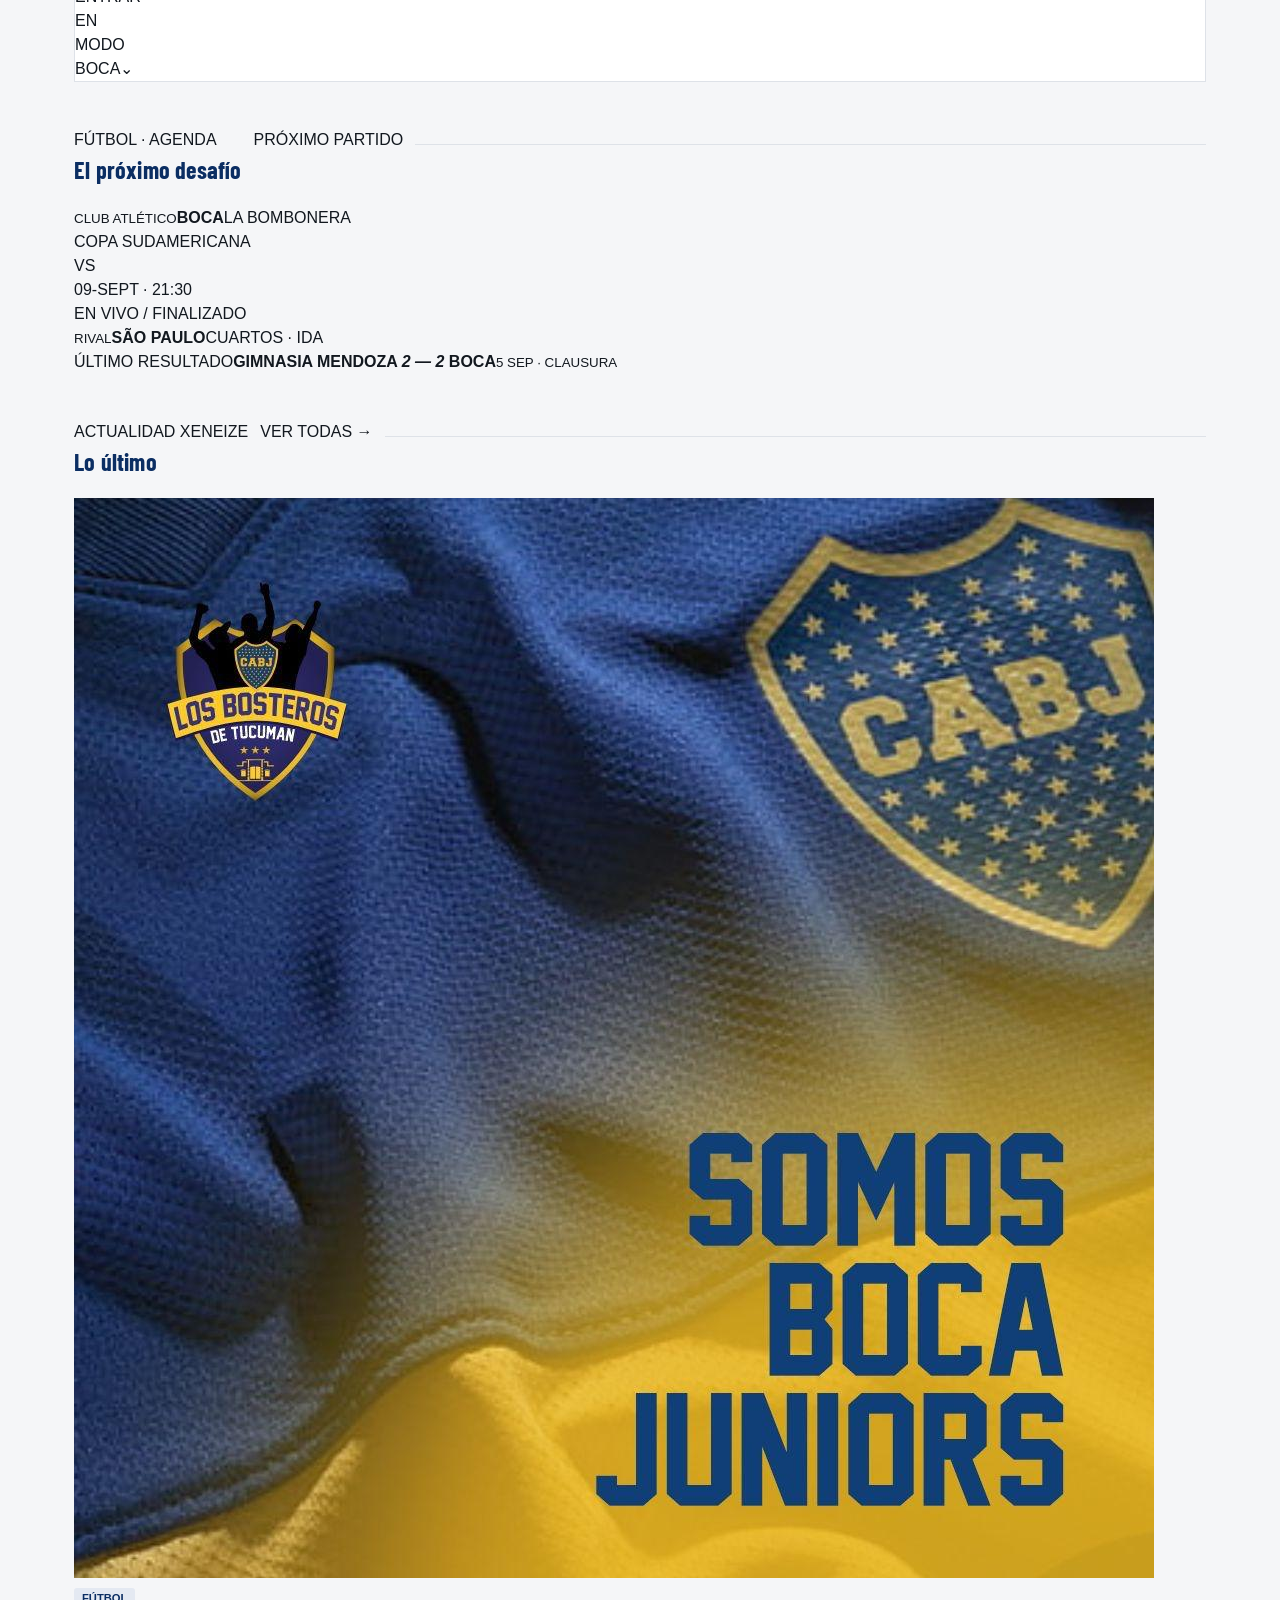
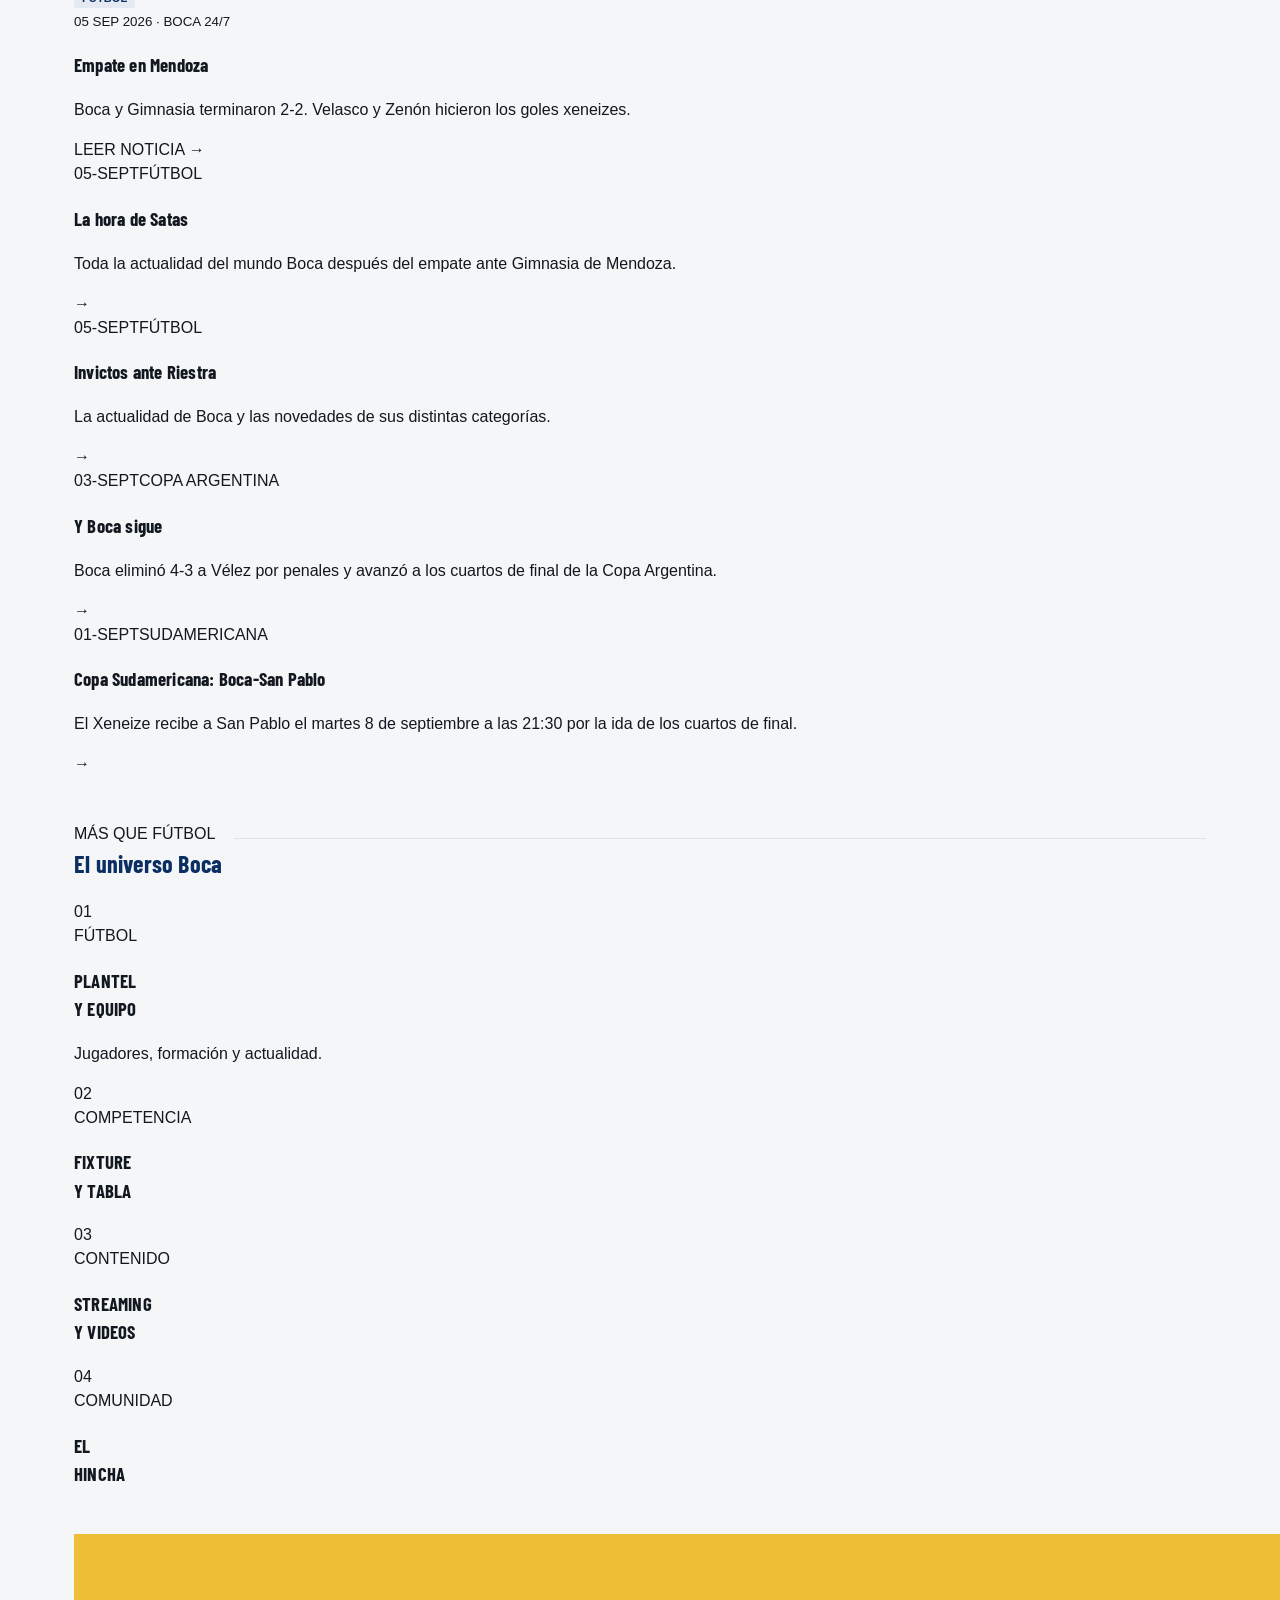
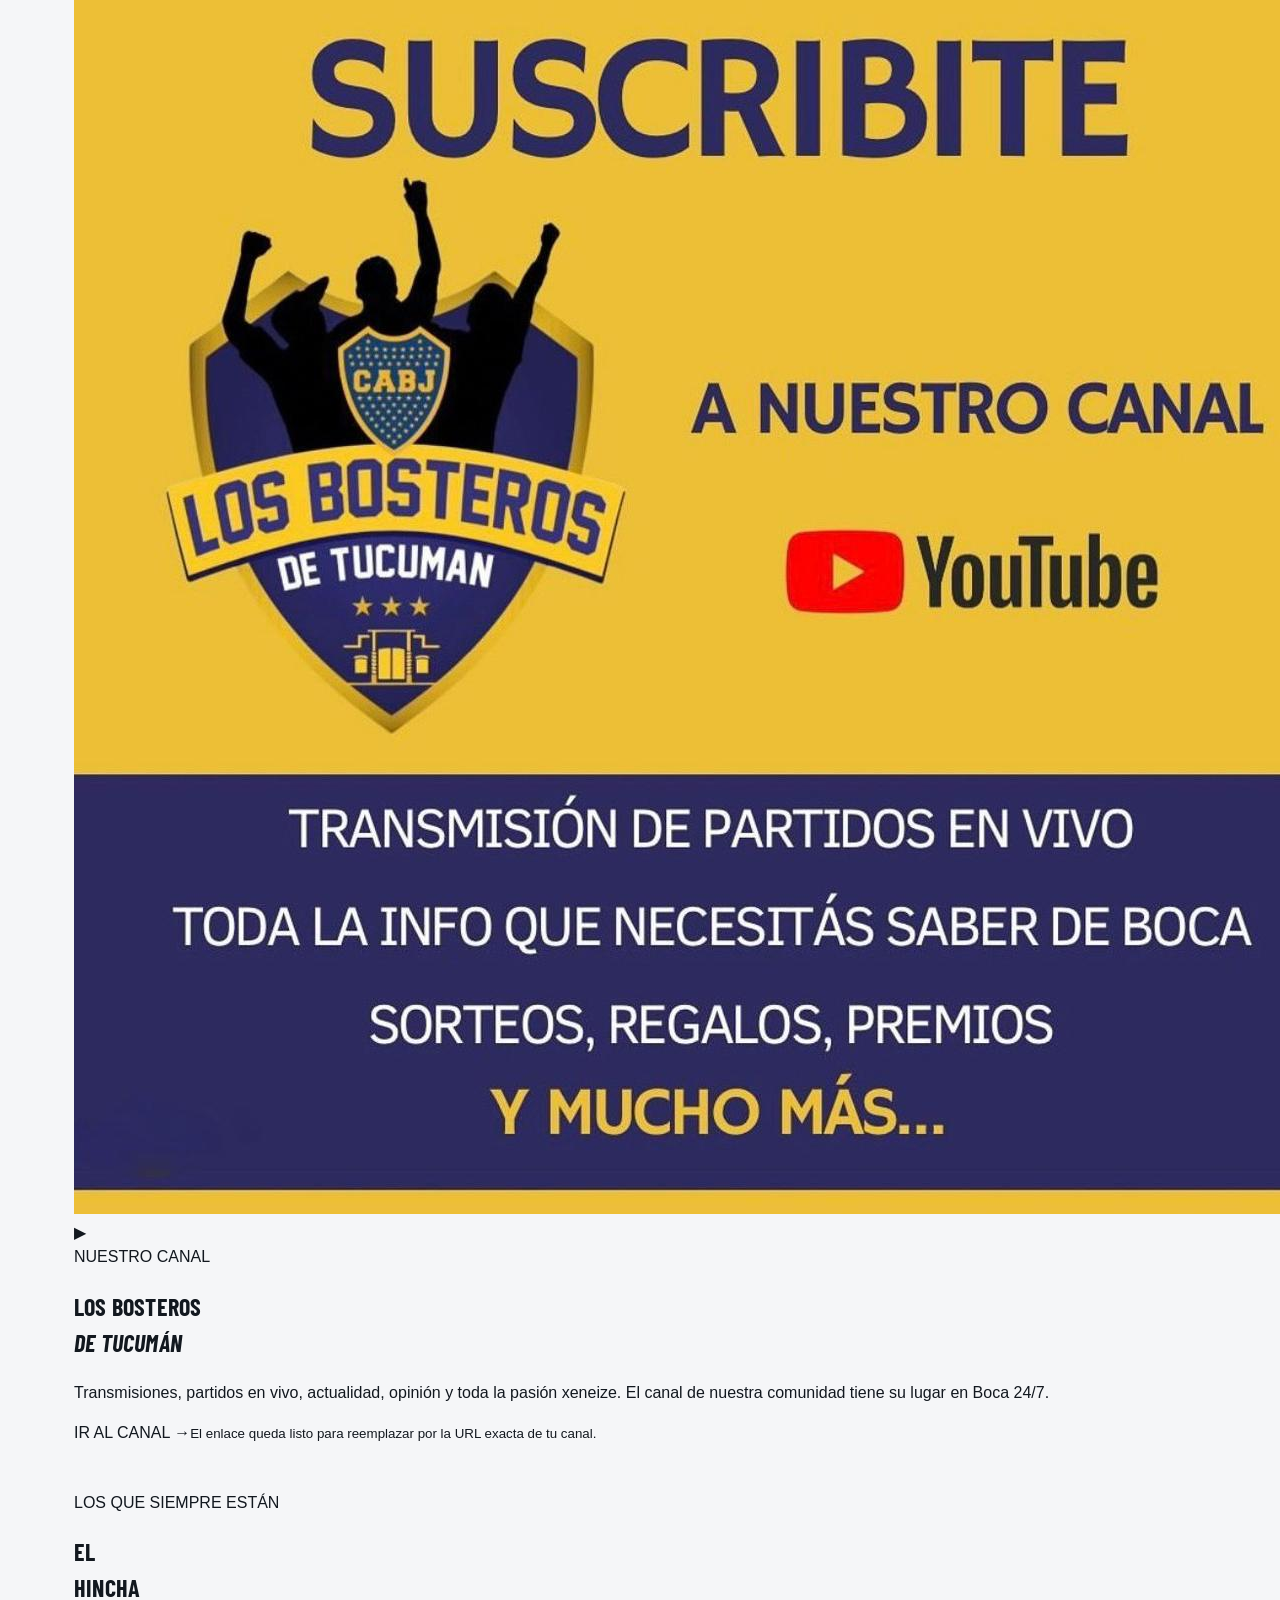
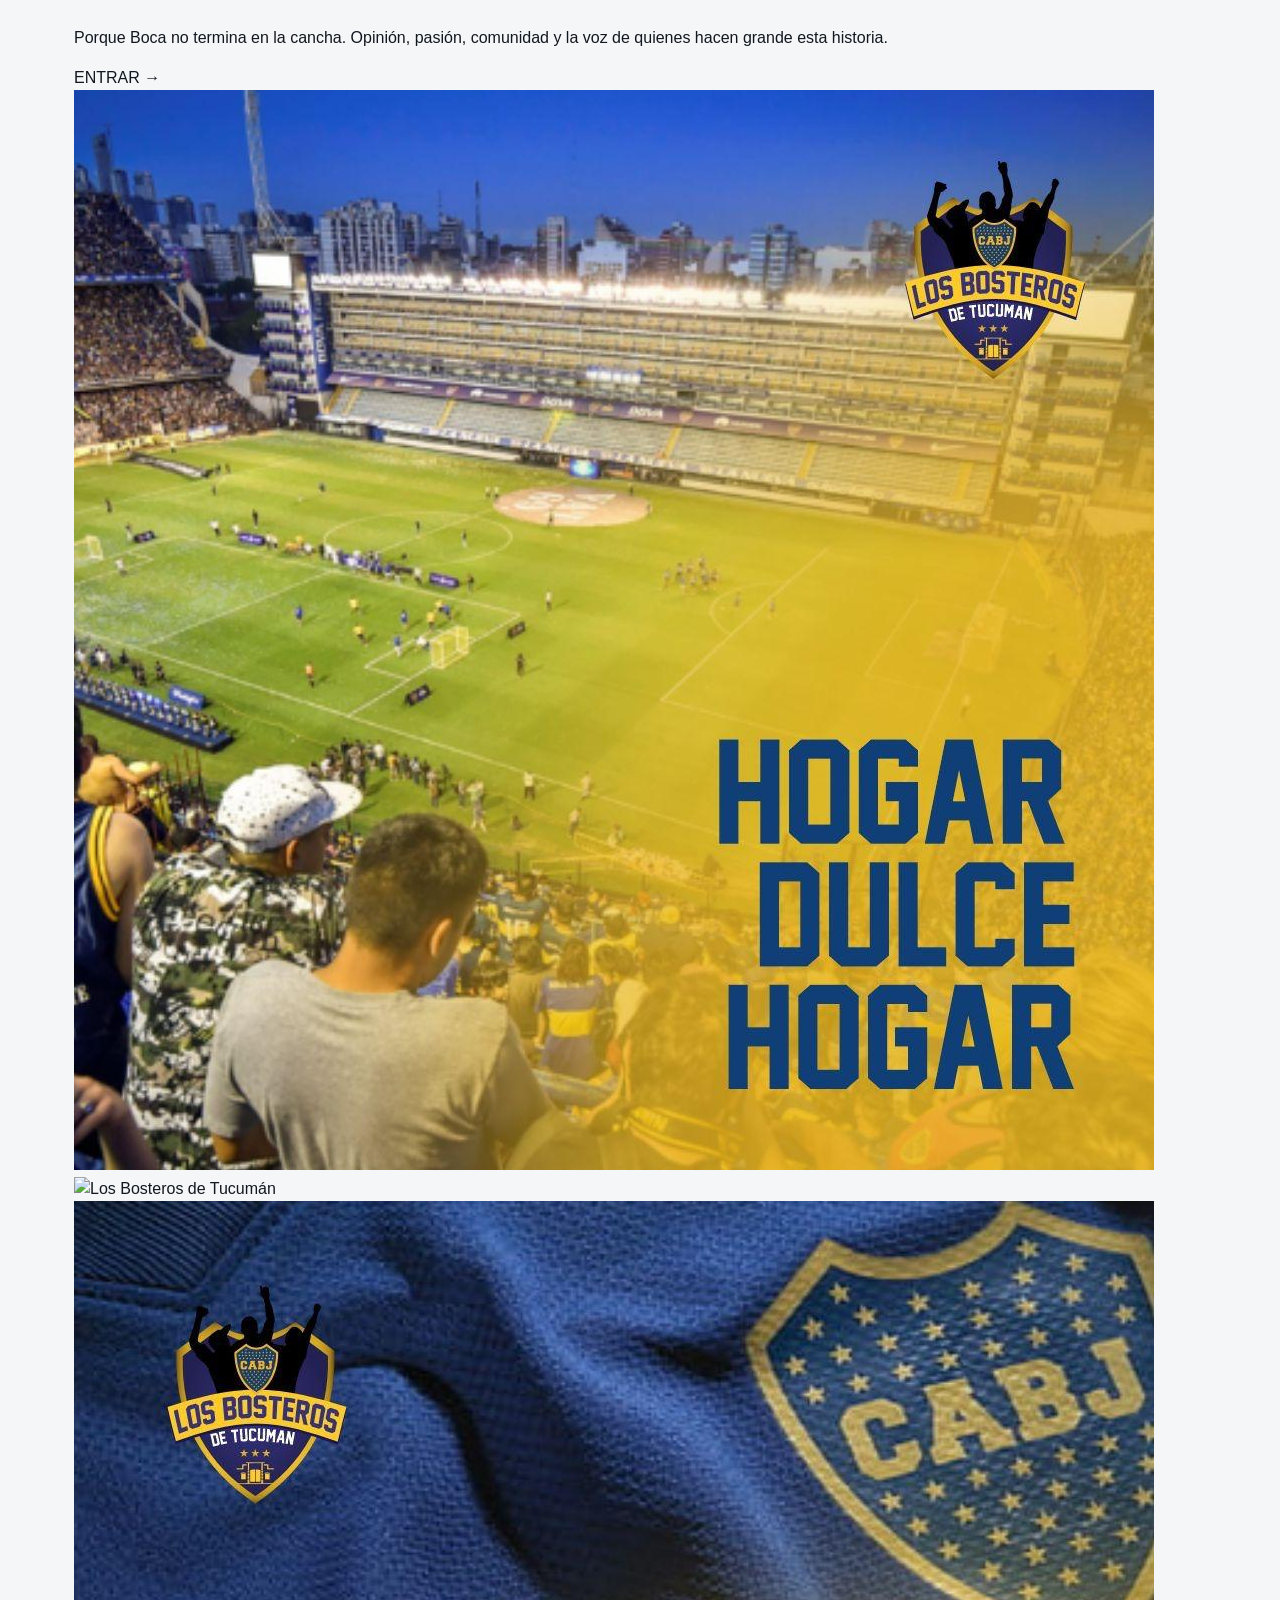
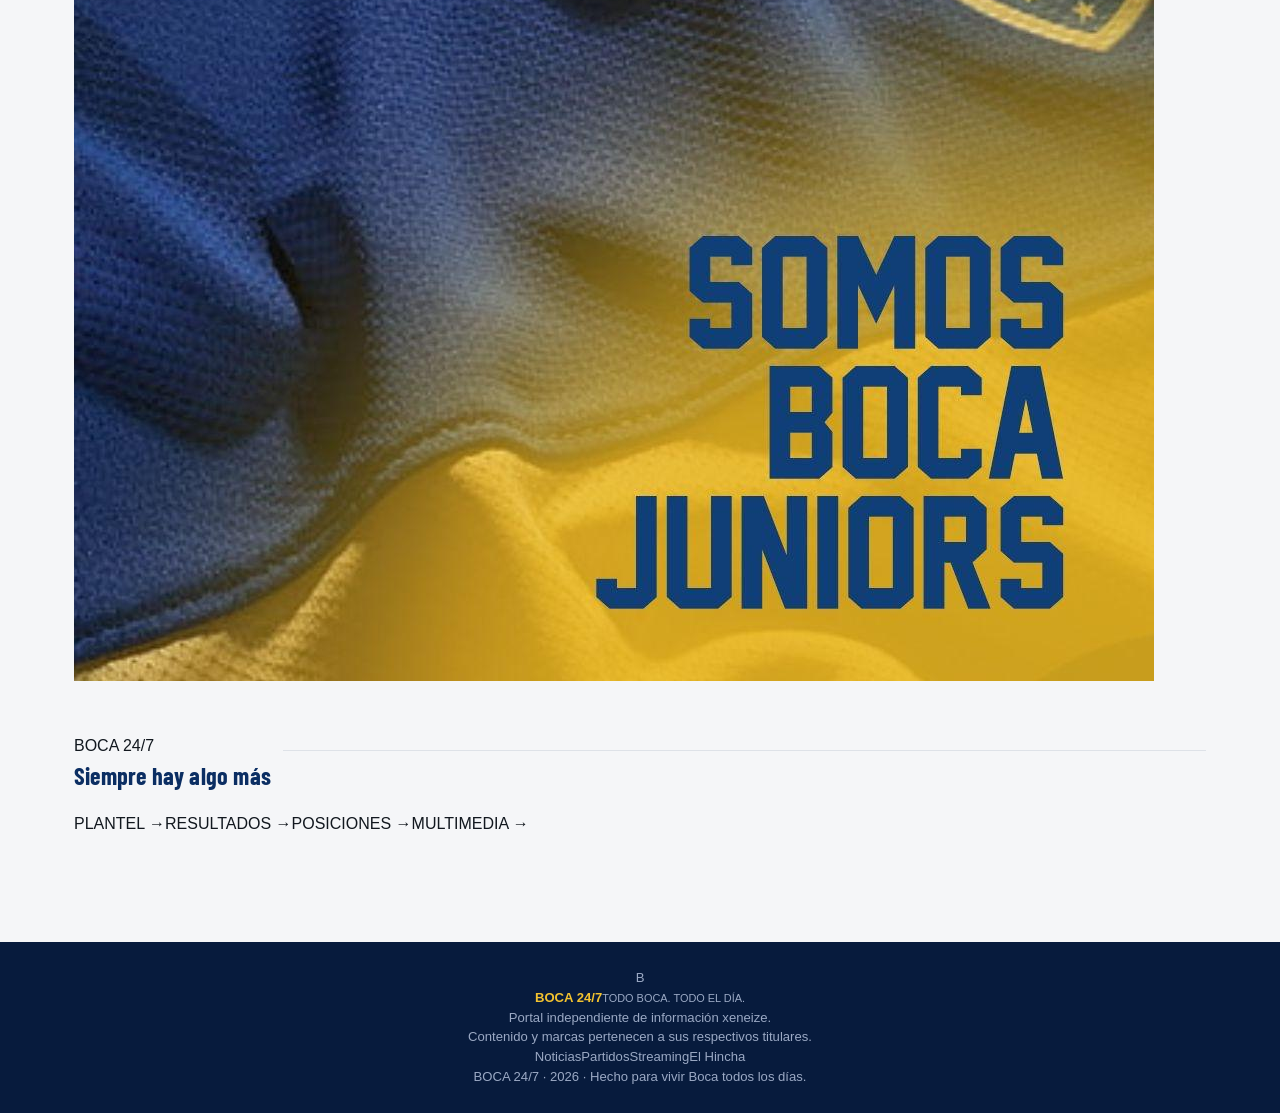
==== commit d1babb68: "Boca 360" ====
--- a/index.html
+++ b/index.html
@@ -1,141 +1,147 @@
-<!DOCTYPE html>
-<html lang="es-AR">
+<!doctype html>
+<html lang="es">
 <head>
-<meta charset="UTF-8">
-<meta name="viewport" content="width=device-width, initial-scale=1.0">
-<title>BOCA 24/7 — Todo Boca. Todo el día.</title>
+<meta charset="utf-8">
+<meta name="viewport" content="width=device-width,initial-scale=1">
+<meta name="theme-color" content="#061b45">
+<meta name="description" content="BOCA 24/7 — portal independiente de actualidad xeneize. Noticias, partidos, resultados, streaming y comunidad.">
+<title>BOCA 24/7 | Todo Boca. Todo el día.</title>
 <link rel="preconnect" href="https://fonts.googleapis.com">
-<link href="https://fonts.googleapis.com/css2?family=Barlow+Condensed:wght@500;600;700;800&family=Source+Sans+3:wght@400;500;600;700&display=swap" rel="stylesheet">
-<link rel="stylesheet" href="style.css">
+<link rel="preconnect" href="https://fonts.gstatic.com" crossorigin>
+<link href="https://fonts.googleapis.com/css2?family=Barlow+Condensed:wght@500;600;700;800;900&family=Inter:wght@400;500;600;700;800;900&display=swap" rel="stylesheet">
+<link rel="stylesheet" href="styles.css">
 </head>
 <body>
+<div class="noise"></div>
+<div class="ticker"><div class="ticker-track" id="ticker">CARGANDO ACTUALIDAD XENEIZE...</div></div>
 
-<div class="ticker">
-  <div class="ticker__track">
-    <span><b>COPA ARGENTINA:</b> Boca eliminó a Vélez por penales y avanzó a cuartos de final</span>
-    <span><b>HOY 16:30:</b> Gimnasia de Mendoza vs. Boca, por ESPN Premium</span>
-    <span><b>SUDAMERICANA:</b> Boca recibe a São Paulo el 9 de septiembre</span>
-    <span><b>FUTSAL:</b> goleada a San Lorenzo y clasificación a cuartos de Copa Argentina</span>
-    <span><b>DT:</b> Rodolfo Arruabarrena, al mando desde el 18 de junio</span>
-  </div>
-</div>
-
-<header class="site">
-  <div class="stripe-bar stripes"></div>
-  <div class="header-inner">
-    <div class="brand">
-      <div class="badge"><span>B</span></div>
-      <div class="wordmark">BOCA 24/7<small>TODO BOCA. TODO EL DÍA.</small></div>
-    </div>
-    <nav class="main">
-      <a href="index.html" class="active">Portada</a>
-      <a href="noticias.html">Noticias</a>
-      <a href="plantel.html">Plantel</a>
-      <a href="plantel.html#formacion">Formación</a>
-      <a href="posiciones.html#agenda">Agenda</a>
-      <a href="posiciones.html#resultados">Resultados</a>
-      <a href="posiciones.html">Posiciones</a>
-      <a href="multimedia.html#streaming">Streaming</a>
-      <a href="multimedia.html#encuesta">Encuesta</a>
-      <a href="multimedia.html#hincha">El Hincha</a>
-      <a href="multimedia.html#disciplinas">Disciplinas</a>
+<header class="header">
+  <div class="nav-shell">
+    <a class="logo" href="#top" aria-label="Boca 24/7">
+      <span class="shield">B</span><span><b>BOCA 24/7</b><small>TODO BOCA. TODO EL DÍA.</small></span>
+    </a>
+    <nav>
+      <a class="on" href="#top">INICIO</a><a href="#noticias">NOTICIAS</a><a href="#partidos">PARTIDOS</a>
+      <a href="#club">EL CLUB</a><a href="#streaming">STREAMING</a><a href="#hincha">EL HINCHA</a>
     </nav>
+    <button class="hamb" aria-label="Menú">☰</button>
   </div>
 </header>
 
-<main>
-  <div class="updated-row">
-    <span>Actualizado al <b>5 de septiembre de 2026</b></span>
-    <span id="clock"></span>
+<main id="top">
+<section class="hero">
+  <div class="hero-bg"></div>
+  <div class="hero-content">
+    <div class="hero-kicker"><span class="live-dot"></span> BOCA 24/7 · ACTUALIZADO HOY</div>
+    <div class="hero-grid">
+      <div class="hero-copy">
+        <p class="micro">LA PASIÓN NO SE DESCONECTA</p>
+        <h1>TODO<br><span>BOCA.</span><br>TODO EL DÍA.</h1>
+        <p class="lead">Noticias, partidos, resultados y la voz del hincha. Una portada viva, pensada para entrar y saber qué está pasando.</p>
+        <div class="hero-buttons"><a class="gold-btn" href="#noticias">VER ACTUALIDAD</a><a class="line-btn" href="#partidos">PRÓXIMO PARTIDO →</a></div>
+      </div>
+      <div class="hero-stage">
+        <div class="orbit orbit-a"></div><div class="orbit orbit-b"></div>
+        <div class="photo-card tilt" data-tilt>
+          <img src="IMG-20260830-WA0002.jpg" alt="Los Bosteros de Tucumán">
+          <div class="photo-overlay"></div>
+          <div class="photo-label"><span>LOS BOSTEROS</span><b>DE TUCUMÁN</b><small>CONDUCCIÓN · CHELO FERNÁNDEZ</small></div>
+        </div>
+        <div class="floating-badge"><b>24</b><span>/7</span></div>
+      </div>
+    </div>
   </div>
+  <div class="hero-bottom"><span>SCROLL PARA ENTRAR EN MODO BOCA</span><span>⌄</span></div>
+</section>
 
-  <section class="hero" aria-label="Noticia principal">
-    <div class="hero__text">
-      <span class="kicker">COPA ARGENTINA</span>
-      <h1>Boca definió por penales ante Vélez y avanzó a cuartos de final</h1>
-      <p class="dek">El cruce de octavos se resolvió desde los doce pasos en el Estadio Kempes de Córdoba. Álvaro Montero fue determinante en la definición y el plantel llega con poco descanso al compromiso de hoy en Mendoza.</p>
-      <p class="byline">Redacción Boca 24/7 · 3 de septiembre de 2026</p>
-    </div>
-    <div class="hero__art stripes"></div>
-  </section>
+<section class="scoreboard" id="partidos">
+ <div class="section-shell">
+  <div class="section-head dark"><div><span class="eyebrow">FÚTBOL · AGENDA</span><h2>El próximo desafío</h2></div><span class="status">PRÓXIMO PARTIDO</span></div>
+  <div class="score-3d">
+    <div class="score-team home"><small>CLUB ATLÉTICO</small><strong>BOCA</strong><span>LA BOMBONERA</span></div>
+    <div class="score-center"><div class="competition" id="competition">COPA SUDAMERICANA</div><div class="vs">VS</div><div class="date" id="nextDate">08 SEP · 21:30</div><div class="countdown" id="countdown">--:--:--</div></div>
+    <div class="score-team away"><small>RIVAL</small><strong id="rival">SÃO PAULO</strong><span>CUARTOS · IDA</span></div>
+  </div>
+  <div class="result-strip"><span>ÚLTIMO RESULTADO</span><b>GIMNASIA MENDOZA <i>2 — 2</i> BOCA</b><small>5 SEP · CLAUSURA</small></div>
+ </div>
+</section>
 
-  <section id="noticias">
-    <div class="section-head"><h2>Lo más reciente</h2></div>
-    <div class="grid2">
-      <div>
-        <article class="card">
-          <div class="meta">CLAUSURA · FECHA 8 · HOY</div>
-          <h3>Con rotación, Boca visita a Gimnasia de Mendoza a las 16.30</h3>
-          <p>Arruabarrena prepara variantes por la acumulación de partidos y la cercanía de los cuartos de la Sudamericana. Enner Valencia asomaría como titular en ataque, mientras que Leandro Paredes es baja confirmada por una molestia arrastrada desde el cruce con Vélez.</p>
-        </article>
-        <article class="card">
-          <div class="meta">MERCADO / INSTITUCIONAL</div>
-          <h3>Riquelme habilitaría el partido despedida de Carlos Tevez en la Bombonera</h3>
-          <p>Trascendió en las últimas horas que la dirigencia dio luz verde a un homenaje para el histórico ídolo xeneize, aunque todavía no hay fecha oficial confirmada por el club.</p>
-        </article>
-        <article class="card">
-          <div class="meta">COPA SUDAMERICANA</div>
-          <h3>Se acerca el cruce de cuartos ante São Paulo</h3>
-          <p>Boca recibirá al equipo brasileño el martes 9 de septiembre por la ida de cuartos de final, con la revancha programada para la semana siguiente en Brasil.</p>
-        </article>
-        <p style="text-align:right;"><a href="noticias.html" style="color:var(--blue); font-weight:700; font-size:0.92rem;">Ver todas las noticias →</a></p>
-      </div>
+<section class="news-section" id="noticias">
+ <div class="section-shell">
+  <div class="section-head"><div><span class="eyebrow blue">ACTUALIDAD XENEIZE</span><h2>Lo último</h2></div><a class="all" href="noticias.html">VER TODAS →</a></div>
+  <div class="news-layout">
+    <article class="main-news tilt" data-tilt id="mainNews">
+      <div class="main-news-image"><img src="IMG-20260830-WA0004.jpg" alt="Actualidad Boca"><span class="tag">FÚTBOL</span></div>
+      <div class="main-news-copy"><small>05 SEP 2026 · BOCA 24/7</small><h3>Empate en Mendoza</h3><p>Boca y Gimnasia terminaron 2-2. Velasco y Zenón hicieron los goles xeneizes.</p><a href="https://www.bocajuniors.com.ar/noticias/empate-en-mendoza" target="_blank" rel="noopener">LEER NOTICIA →</a></div>
+    </article>
+    <div class="news-list" id="newsList"></div>
+  </div>
+ </div>
+</section>
 
-      <aside>
-        <div class="box">
-          <h3>Próximo partido</h3>
-          <div class="match-card"><div class="who">Gimnasia Mendoza vs. Boca</div><div class="when">Clausura F8<br>sáb. 5/9 · 16:30</div></div>
-          <div class="match-card"><div class="who">Boca vs. São Paulo</div><div class="when">Sudamericana<br>mar. 9/9</div></div>
-          <div class="match-card"><div class="who">Boca vs. Central Córdoba</div><div class="when">Clausura F9<br>dom. 13/9</div></div>
-        </div>
-        <div class="box">
-          <h3>Posiciones — Zona A</h3>
-          <table class="standings">
-            <thead><tr><th>#</th><th>Equipo</th><th>PJ</th><th class="pts">Pts</th></tr></thead>
-            <tbody>
-              <tr><td class="pos">1</td><td>Lanús</td><td>3</td><td class="pts">7</td></tr>
-              <tr><td class="pos">2</td><td>Platense</td><td>3</td><td class="pts">7</td></tr>
-              <tr><td class="pos">3</td><td>Vélez Sarsfield</td><td>3</td><td class="pts">7</td></tr>
-              <tr class="us"><td class="pos">4</td><td>Boca Juniors</td><td>3</td><td class="pts">6</td></tr>
-              <tr><td class="pos">5</td><td>San Lorenzo</td><td>3</td><td class="pts">6</td></tr>
-            </tbody>
-          </table>
-          <p style="text-align:right; margin-top:8px;"><a href="posiciones.html" style="color:var(--blue); font-weight:700; font-size:0.85rem;">Tabla completa →</a></p>
-        </div>
-      </aside>
-    </div>
-  </section>
+<section class="club-section" id="club">
+ <div class="section-shell">
+  <div class="section-head dark"><div><span class="eyebrow">MÁS QUE FÚTBOL</span><h2>El universo Boca</h2></div></div>
+  <div class="club-grid">
+   <a href="plantel.html" class="club-card big"><div class="num">01</div><div><span>FÚTBOL</span><h3>PLANTEL<br>Y EQUIPO</h3><p>Jugadores, formación y actualidad.</p></div></a>
+   <a href="posiciones.html" class="club-card"><div class="num">02</div><div><span>COMPETENCIA</span><h3>FIXTURE<br>Y TABLA</h3></div></a>
+   <a href="#streaming" class="club-card"><div class="num">03</div><div><span>CONTENIDO</span><h3>STREAMING<br>Y VIDEOS</h3></div></a>
+   <a href="#hincha" class="club-card gold"><div class="num">04</div><div><span>COMUNIDAD</span><h3>EL<br>HINCHA</h3></div></a>
+  </div>
+ </div>
+</section>
 
-  <section id="accesos">
-    <div class="section-head"><h2>Recorré el sitio</h2></div>
-    <div class="quick-grid">
-      <a class="quick-card" href="plantel.html"><h4>Plantel</h4><p>Arqueros, defensores, mediocampistas y delanteros, por línea.</p></a>
-      <a class="quick-card" href="plantel.html#formacion"><h4>Formación</h4><p>El probable 11 de hoy, con cancha y notas del armado.</p></a>
-      <a class="quick-card" href="posiciones.html#agenda"><h4>Agenda</h4><p>Todos los partidos que se vienen, en todas las disciplinas.</p></a>
-      <a class="quick-card" href="posiciones.html#resultados"><h4>Resultados</h4><p>Lo último de fútbol, femenino, futsal, básquet y más.</p></a>
-      <a class="quick-card" href="posiciones.html"><h4>Posiciones</h4><p>Tabla completa de la Zona A.</p></a>
-      <a class="quick-card" href="multimedia.html#streaming"><h4>Streaming</h4><p>Dónde ver a Boca hoy y el canal oficial del club.</p></a>
-      <a class="quick-card" href="multimedia.html#encuesta"><h4>Encuesta</h4><p>Votá el termómetro del hincha de la semana.</p></a>
-      <a class="quick-card" href="multimedia.html#hincha"><h4>El Hincha</h4><p>Editorial, la palabra del DT y socios.</p></a>
-      <a class="quick-card" href="multimedia.html#disciplinas"><h4>Otras disciplinas</h4><p>Femenino, reserva, básquet, hockey, futsal y vóley.</p></a>
-    </div>
-  </section>
+<section class="stream-section" id="streaming">
+ <div class="section-shell stream-grid">
+  <div class="stream-art tilt" data-tilt><img src="IMG-20260829-WA0003.jpg" alt="Los Bosteros de Tucumán — canal de streaming"><div class="stream-shine"></div><div class="play">▶</div></div>
+  <div class="stream-copy"><span class="eyebrow blue">NUESTRO CANAL</span><h2>LOS BOSTEROS<br><em>DE TUCUMÁN</em></h2><p>Transmisiones, partidos en vivo, actualidad, opinión y toda la pasión xeneize. El canal de nuestra comunidad tiene su lugar en Boca 24/7.</p><a class="gold-btn dark-btn" href="https://www.youtube.com/" target="_blank" rel="noopener">IR AL CANAL →</a><small>El enlace queda listo para reemplazar por la URL exacta de tu canal.</small></div>
+ </div>
+</section>
+
+<section class="fan-section" id="hincha">
+ <div class="fan-bg"></div>
+ <div class="section-shell fan-grid">
+  <div><span class="eyebrow">LOS QUE SIEMPRE ESTÁN</span><h2>EL<br>HINCHA</h2><p>Porque Boca no termina en la cancha. Opinión, pasión, comunidad y la voz de quienes hacen grande esta historia.</p><a class="line-btn" href="multimedia.html#hincha">ENTRAR →</a></div>
+  <div class="fan-collage"><img src="IMG-20260830-WA0006.jpg" alt="La Bombonera y los Bosteros"><img src="IMG-20260830-WA0001.jpg" alt="Los Bosteros de Tucumán"><img src="IMG-20260830-WA0004.jpg" alt="Somos Boca Juniors"></div>
+ </div>
+</section>
+
+<section class="mini-news">
+ <div class="section-shell">
+  <div class="section-head"><div><span class="eyebrow blue">BOCA 24/7</span><h2>Siempre hay algo más</h2></div></div>
+  <div class="mini-grid">
+   <a href="plantel.html">PLANTEL <span>→</span></a><a href="posiciones.html">RESULTADOS <span>→</span></a><a href="posiciones.html#tabla">POSICIONES <span>→</span></a><a href="multimedia.html">MULTIMEDIA <span>→</span></a>
+  </div>
+ </div>
+</section>
 </main>
 
-<footer>
-  <b>BOCA 24/7</b> — sitio de aficionados, no oficial. Contenido informativo elaborado a partir de fuentes periodísticas públicas.
-  <span class="fine">Esta página se recarga sola cada 30 minutos. El contenido corresponde a la fecha indicada arriba: para que se actualice solo con novedades reales después de esa fecha, hace falta conectarla a una fuente de datos en vivo.</span>
-</footer>
+<footer><div class="footer-shell"><div class="footer-brand"><span class="shield">B</span><div><b>BOCA 24/7</b><small>TODO BOCA. TODO EL DÍA.</small></div></div><div class="footer-note">Portal independiente de información xeneize.<br>Contenido y marcas pertenecen a sus respectivos titulares.</div><div class="footer-links"><a href="#noticias">Noticias</a><a href="#partidos">Partidos</a><a href="#streaming">Streaming</a><a href="#hincha">El Hincha</a></div></div><div class="footer-bottom">BOCA 24/7 · 2026 · Hecho para vivir Boca todos los días.</div></footer>
 
 <script>
-  function tick(){
-    const d = new Date();
-    document.getElementById('clock').textContent = 'Hora local: ' + d.toLocaleTimeString('es-AR', {hour:'2-digit', minute:'2-digit'});
-  }
-  tick(); setInterval(tick, 30000);
-  setTimeout(()=>location.reload(), 30*60*1000);
+const $=s=>document.querySelector(s);
+const esc=s=>String(s??'').replace(/[&<>"']/g,m=>({'&':'&amp;','<':'&lt;','>':'&gt;','"':'&quot;',"'":'&#039;'}[m]));
+const fmtDate=s=>{const d=new Date(s);return isNaN(d)?'':d.toLocaleDateString('es-AR',{day:'2-digit',month:'short'}).toUpperCase()};
+const setTicker=(items)=>{const text=items.map(n=>`${n.categoria} · ${n.titulo}`).join('   ◆   ');$('#ticker').textContent=text+'   ◆   '+text};
+
+async function load(){
+ try{
+  const [nr,pr]=await Promise.all([fetch('noticias.json?v='+Date.now()),fetch('partidos.json?v='+Date.now())]);
+  const data=await nr.json(), games=await pr.json();
+  setTicker(data.noticias.slice(0,5));
+  const list=$('#newsList');
+  list.innerHTML=data.noticias.slice(1,5).map(n=>`<a class="news-row" href="${esc(n.link||'#')}" target="_blank" rel="noopener"><div class="row-date">${fmtDate(n.fecha_iso)}<span>${esc(n.categoria)}</span></div><div><h3>${esc(n.titulo)}</h3><p>${esc(n.contenido)}</p></div><b>→</b></a>`).join('');
+  const p=games.partido_actual; $('#rival').textContent=String(p.rival).toUpperCase(); $('#competition').textContent=String(p.competencia).toUpperCase(); $('#nextDate').textContent=new Date(p.fecha+'T'+p.hora+':00-03:00').toLocaleDateString('es-AR',{day:'2-digit',month:'short'}).toUpperCase()+' · '+p.hora;
+  startCountdown(p.fecha+'T'+p.hora+':00-03:00');
+ }catch(e){console.warn(e)}
+}
+function startCountdown(iso){
+ const target=new Date(iso);
+ const tick=()=>{let x=target-Date.now(); if(x<0){$('#countdown').textContent='EN VIVO / FINALIZADO';return} const d=Math.floor(x/864e5);x%=864e5;const h=Math.floor(x/36e5);x%=36e5;const m=Math.floor(x/6e4);const s=Math.floor(x/1e3);$('#countdown').textContent=`${String(d).padStart(2,'0')}D ${String(h).padStart(2,'0')}:${String(m).padStart(2,'0')}:${String(s).padStart(2,'0')}`};tick();setInterval(tick,1000)
+}
+document.querySelectorAll('[data-tilt]').forEach(el=>{el.addEventListener('pointermove',e=>{if(innerWidth<800)return;const r=el.getBoundingClientRect(),x=(e.clientX-r.left)/r.width-.5,y=(e.clientY-r.top)/r.height-.5;el.style.transform=`perspective(1100px) rotateX(${y*-7}deg) rotateY(${x*7}deg) translateZ(6px)`});el.addEventListener('pointerleave',()=>el.style.transform='')});
+document.querySelector('.hamb').onclick=()=>document.querySelector('nav').classList.toggle('open');
+load();
 </script>
-
 </body>
-</html>
-
+</html>
--- a/styles.css
+++ b/styles.css
@@ -0,0 +1,145 @@
+:root{
+  --gold:#F2C230; --gold-deep:#C99A1A;
+  --blue:#0B2E63; --blue-2:#071B3D;
+  --ink:#12181F; --paper:#F5F6F8; --line:#DEE2E8; --white:#FFFFFF;
+  --pitch:#1E6B3A; --pitch-2:#1B5F33;
+}
+*{box-sizing:border-box;}
+html{scroll-behavior:smooth;}
+html,body{margin:0;padding:0;}
+body{background:var(--paper); color:var(--ink); font-family:'Source Sans 3', sans-serif; line-height:1.5;}
+h1,h2,h3,.wordmark{font-family:'Barlow Condensed', sans-serif; letter-spacing:0.2px;}
+a{color:inherit; text-decoration:none;}
+.stripes{background:repeating-linear-gradient(115deg, var(--blue) 0 26px, var(--white) 26px 34px, var(--blue) 34px 60px);}
+
+.ticker{background:var(--blue-2); color:#E9D28E; font-size:0.82rem; padding:6px 0; overflow:hidden; white-space:nowrap;}
+.ticker__track{display:inline-block; padding-left:100%; animation:scroll 34s linear infinite;}
+.ticker__track span{margin-right:3.2rem;}
+.ticker__track span b{color:var(--gold);}
+@keyframes scroll{from{transform:translateX(0);} to{transform:translateX(-100%);}}
+@media (prefers-reduced-motion: reduce){.ticker__track{animation:none; padding-left:1rem;}}
+
+header.site{background:var(--blue); position:sticky; top:0; z-index:20;}
+.stripe-bar{height:6px;}
+.header-inner{max-width:1180px; margin:0 auto; padding:16px 24px 12px; display:flex; align-items:center; justify-content:space-between; gap:20px;}
+.brand{display:flex; align-items:center; gap:14px;}
+.badge{width:48px;height:48px;border-radius:50%; background:radial-gradient(circle at 35% 30%, var(--gold) 0 55%, var(--gold-deep) 100%); display:flex;align-items:center;justify-content:center; border:2px solid #2A4A7C; flex:none;}
+.badge span{font-family:'Barlow Condensed', sans-serif; font-weight:800; font-size:1.5rem; color:var(--blue-2);}
+.wordmark{color:var(--white); font-size:1.55rem; font-weight:700; line-height:1;}
+.wordmark small{display:block; font-family:'Source Sans 3',sans-serif; font-size:0.68rem; font-weight:500; color:#B7C3DC; letter-spacing:0.6px; margin-top:3px;}
+nav.main{display:flex; gap:2px; overflow-x:auto; -ms-overflow-style:none; scrollbar-width:none; max-width:66%;}
+nav.main::-webkit-scrollbar{display:none;}
+nav.main a{padding:9px 12px; font-size:0.86rem; color:#D9E1EE; white-space:nowrap; border-bottom:2px solid transparent;}
+nav.main a:hover, nav.main a.active{border-bottom-color:var(--gold); color:var(--white);}
+@media (max-width:900px){.wordmark{font-size:1.3rem;} nav.main{max-width:100%;}}
+
+main{max-width:1180px; margin:0 auto; padding:28px 24px 60px;}
+.updated-row{display:flex; justify-content:space-between; align-items:baseline; flex-wrap:wrap; gap:8px; margin-bottom:18px; font-size:0.85rem; color:#5B6472; border-bottom:1px solid var(--line); padding-bottom:10px;}
+.updated-row b{color:var(--blue);}
+
+section{scroll-margin-top:70px; margin-bottom:46px;}
+.section-head{display:flex; align-items:baseline; gap:12px; margin:0 0 18px;}
+.section-head h1,.section-head h2{font-size:1.5rem; font-weight:700; color:var(--blue); margin:0;}
+.section-head::after{content:""; flex:1; height:1px; background:var(--line);}
+
+.hero{display:grid; grid-template-columns:1.4fr 1fr; gap:0; background:var(--white); border:1px solid var(--line); overflow:hidden;}
+.hero__text{padding:28px 30px;}
+.hero__art{position:relative; min-height:200px;}
+.kicker{display:inline-block; font-size:0.76rem; font-weight:700; color:var(--blue); background:#EFE3B8; padding:4px 10px; border-radius:3px; margin-bottom:12px;}
+.hero h1{font-size:2.1rem; font-weight:700; color:var(--blue); margin:0 0 10px; line-height:1.08;}
+.hero p.dek{font-size:1.03rem; color:#33465A; margin:0 0 14px;}
+.byline{font-size:0.8rem; color:#71798A;}
+@media (max-width:760px){.hero{grid-template-columns:1fr;} .hero__art{min-height:110px; order:-1;}}
+
+.grid2{display:grid; grid-template-columns:1.7fr 1fr; gap:28px; align-items:start;}
+@media (max-width:820px){.grid2{grid-template-columns:1fr;}}
+
+article.card{background:var(--white); border:1px solid var(--line); padding:18px 20px; margin-bottom:14px;}
+article.card h3{font-size:1.2rem; font-weight:600; color:var(--blue); margin:0 0 6px;}
+article.card .meta{font-size:0.76rem; color:var(--gold-deep); font-weight:700; margin-bottom:6px;}
+article.card p{margin:0; color:#2C3D4E; font-size:0.95rem;}
+
+aside .box{background:var(--white); border:1px solid var(--line); padding:18px 20px; margin-bottom:18px;}
+aside .box h3{font-size:1.02rem; font-weight:700; color:var(--blue); margin:0 0 12px;}
+.match-card{display:flex; align-items:center; justify-content:space-between; padding:9px 0; border-bottom:1px dashed var(--line);}
+.match-card:last-child{border-bottom:none;}
+.match-card .who{font-weight:600; color:var(--ink); font-size:0.92rem;}
+.match-card .when{font-size:0.78rem; color:#6A7180; text-align:right;}
+
+table.standings{width:100%; border-collapse:collapse; font-size:0.88rem;}
+table.standings th{text-align:left; font-weight:600; color:#6A7180; border-bottom:1px solid var(--line); padding:6px 4px; font-size:0.75rem;}
+table.standings td{padding:7px 4px; border-bottom:1px solid #EEF0F3;}
+table.standings tr.us{background:#FBF3D9;}
+table.standings td.pts{font-weight:700; color:var(--blue); text-align:right;}
+table.standings td.pos{color:#71798A; width:22px;}
+
+.squad-grid{display:grid; grid-template-columns:repeat(auto-fill,minmax(230px,1fr)); gap:14px;}
+.squad-col{background:var(--white); border:1px solid var(--line); padding:16px 18px;}
+.squad-col h3{margin:0 0 10px; font-size:1rem; color:var(--gold-deep); text-transform:uppercase; letter-spacing:0.5px; font-family:'Source Sans 3',sans-serif; font-weight:700;}
+.squad-col ul{margin:0; padding:0; list-style:none;}
+.squad-col li{padding:5px 0; border-bottom:1px solid #F0F2F5; font-size:0.93rem;}
+.squad-col li:last-child{border-bottom:none;}
+.squad-col li.out{color:#A6432B;}
+.squad-col li.out::after{content:" · baja confirmada"; font-size:0.78rem; color:#A6432B;}
+
+.pitch-wrap{display:grid; grid-template-columns:1.2fr 1fr; gap:24px; align-items:start;}
+@media (max-width:800px){.pitch-wrap{grid-template-columns:1fr;}}
+.pitch{position:relative; background:repeating-linear-gradient(180deg, var(--pitch) 0 40px, var(--pitch-2) 40px 80px); border:3px solid #EAF2ED; border-radius:6px; aspect-ratio:3/4; overflow:hidden;}
+.pitch::after{content:""; position:absolute; left:15%; right:15%; top:6%; height:14%; border:1px solid rgba(255,255,255,0.45); border-top:none;}
+.p{position:absolute; transform:translate(-50%,-50%); text-align:center; width:78px;}
+.p .dot{width:30px; height:30px; border-radius:50%; background:var(--gold); color:var(--blue-2); font-weight:800; font-family:'Barlow Condensed',sans-serif; display:flex; align-items:center; justify-content:center; margin:0 auto 4px; font-size:0.95rem; border:2px solid var(--white);}
+.p .nm{font-size:0.72rem; color:var(--white); text-shadow:0 1px 2px rgba(0,0,0,0.6); line-height:1.1;}
+.lineup-list{background:var(--white); border:1px solid var(--line); padding:18px 20px;}
+.lineup-list h3{margin:0 0 10px; color:var(--blue); font-size:1.05rem;}
+.lineup-list p{margin:0 0 10px; font-size:0.92rem; color:#2C3D4E;}
+.lineup-list .note{font-size:0.85rem; color:#A6432B; border-top:1px dashed var(--line); padding-top:10px; margin-top:12px;}
+
+.disc-table{width:100%; border-collapse:collapse; background:var(--white); border:1px solid var(--line);}
+.disc-table th{background:#EEF1F6; text-align:left; font-size:0.78rem; color:#5B6472; padding:8px 12px; border-bottom:1px solid var(--line);}
+.disc-table td{padding:9px 12px; font-size:0.92rem; border-bottom:1px solid #F0F2F5;}
+.disc-table tr:last-child td{border-bottom:none;}
+.tag{display:inline-block; font-size:0.7rem; font-weight:700; color:var(--blue); background:#E4E9F2; padding:2px 8px; border-radius:3px;}
+
+.stream-card{display:flex; gap:18px; align-items:center; background:var(--blue); color:var(--white); padding:22px 24px; flex-wrap:wrap;}
+.stream-card .play{width:56px;height:56px;border-radius:50%; background:var(--gold); flex:none; display:flex; align-items:center; justify-content:center; font-size:1.4rem; color:var(--blue-2);}
+.stream-card h3{margin:0 0 4px; font-size:1.2rem;}
+.stream-card p{margin:0; color:#C7D2E6; font-size:0.9rem;}
+.stream-card .btn{margin-left:auto; background:var(--gold); color:var(--blue-2); font-weight:700; padding:10px 18px; border-radius:4px; font-size:0.88rem;}
+.broadcast-row{display:flex; gap:16px; flex-wrap:wrap; margin-top:16px;}
+.broadcast-row .chip{background:var(--white); border:1px solid var(--line); padding:8px 14px; font-size:0.85rem; color:var(--blue); font-weight:600;}
+
+.poll{background:var(--white); border:1px solid var(--line); padding:22px 24px;}
+.poll h3{margin:0 0 4px; color:var(--blue); font-size:1.15rem;}
+.poll p.q{margin:0 0 16px; color:#33465A;}
+.poll-opt{display:flex; align-items:center; gap:12px; margin-bottom:10px;}
+.poll-opt button{flex:1; text-align:left; background:#F2F4F7; border:1px solid var(--line); padding:10px 14px; font-size:0.92rem; cursor:pointer; border-radius:4px; position:relative; overflow:hidden;}
+.poll-opt button .fill{position:absolute; left:0; top:0; bottom:0; background:#DCE7F7; z-index:0; width:0%; transition:width .4s ease;}
+.poll-opt button span{position:relative; z-index:1;}
+.poll-opt .pct{width:48px; text-align:right; font-weight:700; color:var(--blue); font-size:0.9rem;}
+.poll-note{font-size:0.78rem; color:#7C8494; margin-top:10px;}
+
+.hincha-grid{display:grid; grid-template-columns:1fr 1fr; gap:20px;}
+@media (max-width:760px){.hincha-grid{grid-template-columns:1fr;}}
+.opinion{background:var(--white); border:1px solid var(--line); padding:18px 20px;}
+.opinion h4{margin:0 0 8px; color:var(--blue); font-size:1.02rem;}
+.opinion p{margin:0; font-size:0.92rem; color:#2C3D4E;}
+.member-card{background:linear-gradient(135deg, var(--blue) 0%, var(--blue-2) 100%); color:var(--white); padding:20px 22px;}
+.member-card h4{margin:0 0 8px; font-size:1.1rem; color:var(--gold);}
+.member-card p{margin:0 0 12px; font-size:0.9rem; color:#C7D2E6;}
+.member-card a.btn{display:inline-block; background:var(--gold); color:var(--blue-2); font-weight:700; padding:9px 16px; border-radius:4px; font-size:0.85rem;}
+
+.disc-grid{display:grid; grid-template-columns:repeat(auto-fill,minmax(220px,1fr)); gap:14px;}
+.disc-card{background:var(--white); border:1px solid var(--line); padding:16px 18px; border-top:4px solid var(--gold);}
+.disc-card h4{margin:0 0 6px; font-size:0.95rem; color:var(--blue); text-transform:uppercase; letter-spacing:0.4px;}
+.disc-card .d{font-size:0.72rem; color:#8992A3; margin-bottom:6px;}
+.disc-card p{margin:0; font-size:0.9rem; color:#2C3D4E;}
+
+.quick-grid{display:grid; grid-template-columns:repeat(auto-fill,minmax(200px,1fr)); gap:14px;}
+.quick-card{background:var(--white); border:1px solid var(--line); border-left:4px solid var(--gold); padding:16px 18px; transition:transform .15s ease;}
+.quick-card:hover{transform:translateY(-2px);}
+.quick-card h4{margin:0 0 6px; color:var(--blue); font-size:1.02rem;}
+.quick-card p{margin:0; font-size:0.85rem; color:#5B6472;}
+
+footer{background:var(--blue-2); color:#9BA9C4; padding:26px 24px; text-align:center; font-size:0.82rem;}
+footer b{color:var(--gold);}
+footer .fine{display:block; margin-top:8px; font-size:0.74rem; color:#6E7A96;}
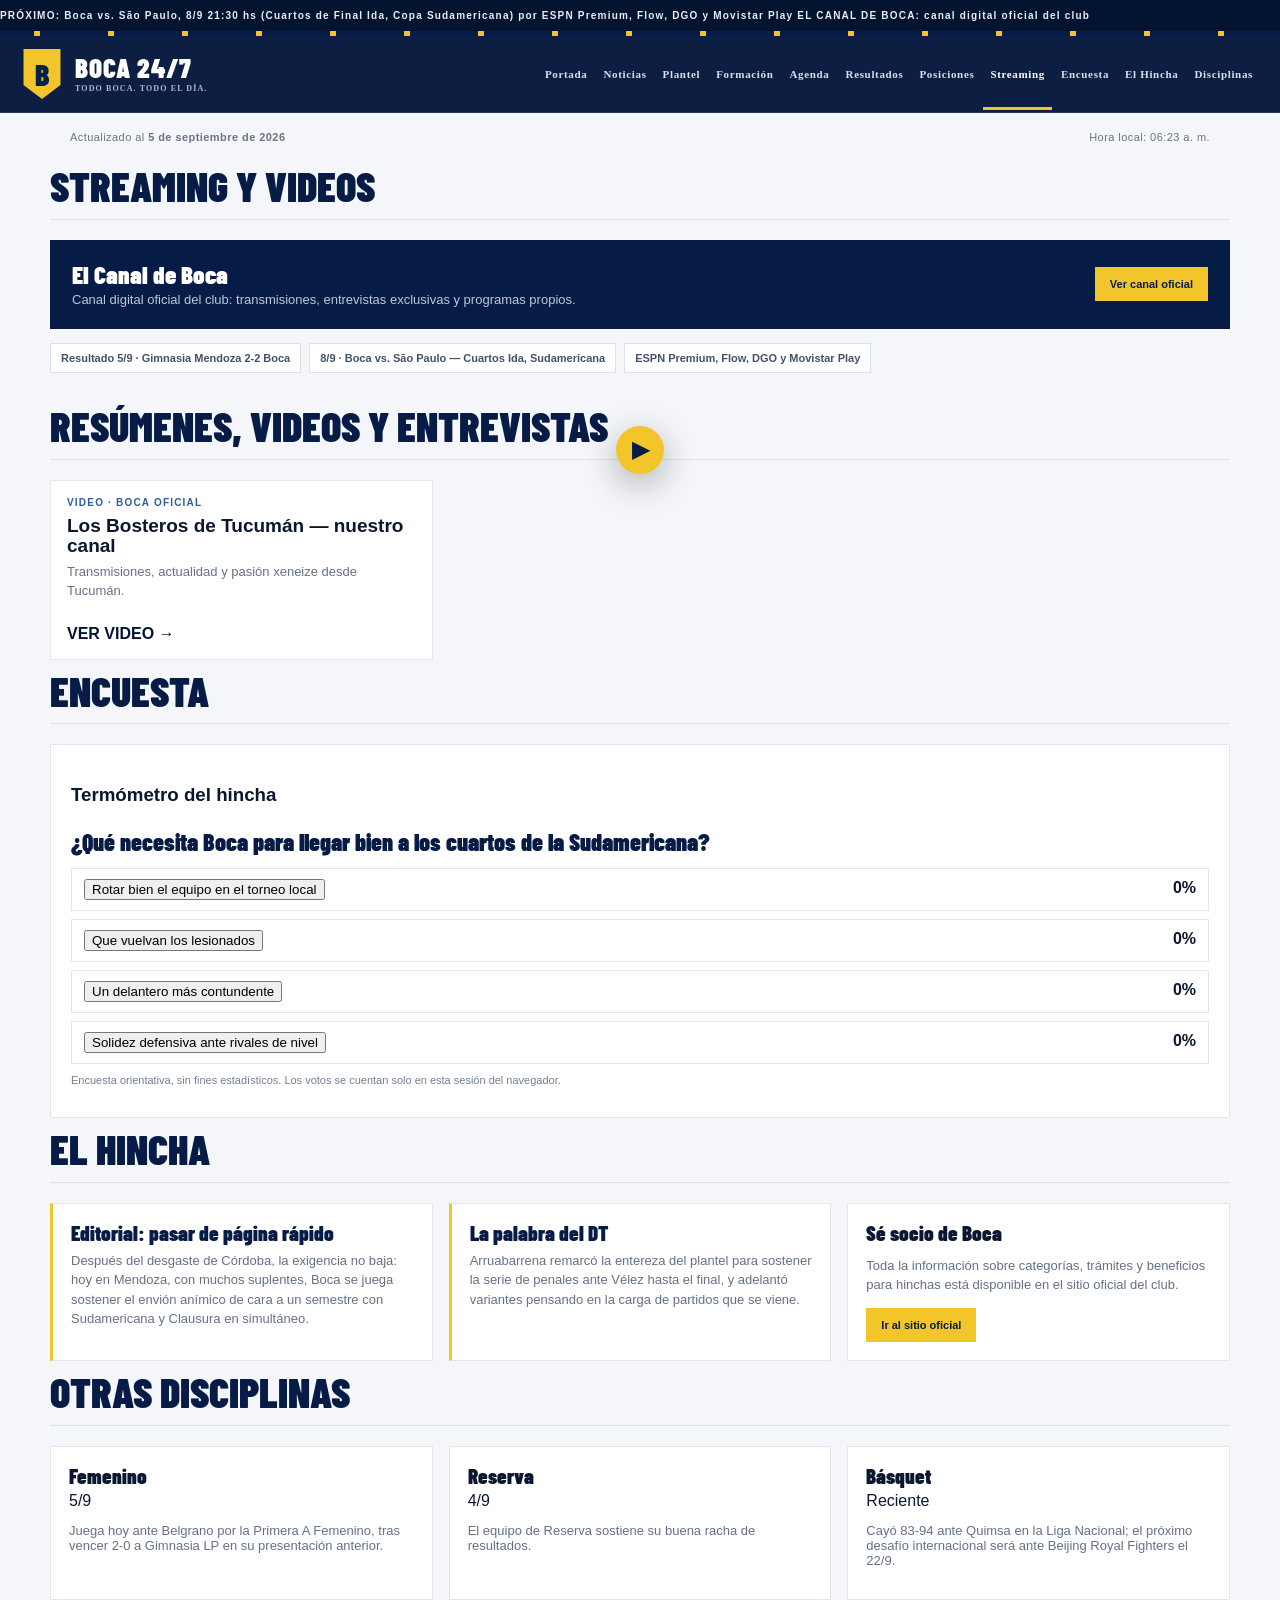
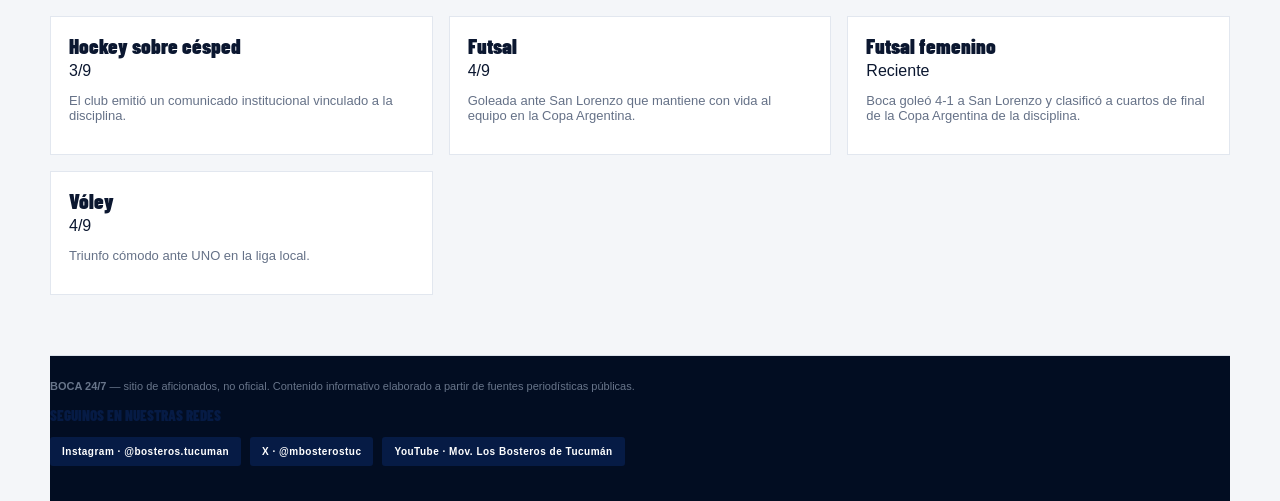
==== commit 732e3e48: "Update index.html" ====
--- a/index.html
+++ b/index.html
@@ -1,147 +1,164 @@
-<!doctype html>
-<html lang="es">
+<!DOCTYPE html>
+<html lang="es-AR">
 <head>
-<meta charset="utf-8">
-<meta name="viewport" content="width=device-width,initial-scale=1">
-<meta name="theme-color" content="#061b45">
-<meta name="description" content="BOCA 24/7 — portal independiente de actualidad xeneize. Noticias, partidos, resultados, streaming y comunidad.">
-<title>BOCA 24/7 | Todo Boca. Todo el día.</title>
+<meta charset="UTF-8">
+<meta name="viewport" content="width=device-width, initial-scale=1.0">
+<title>Streaming, Encuesta y El Hincha — BOCA 24/7</title>
 <link rel="preconnect" href="https://fonts.googleapis.com">
-<link rel="preconnect" href="https://fonts.gstatic.com" crossorigin>
-<link href="https://fonts.googleapis.com/css2?family=Barlow+Condensed:wght@500;600;700;800;900&family=Inter:wght@400;500;600;700;800;900&display=swap" rel="stylesheet">
+<link href="https://fonts.googleapis.com/css2?family=Barlow+Condensed:wght@500;600;700;800&family=Source+Sans+3:wght@400;500;600;700&display=swap" rel="stylesheet">
 <link rel="stylesheet" href="styles.css">
 </head>
 <body>
-<div class="noise"></div>
-<div class="ticker"><div class="ticker-track" id="ticker">CARGANDO ACTUALIDAD XENEIZE...</div></div>
 
-<header class="header">
-  <div class="nav-shell">
-    <a class="logo" href="#top" aria-label="Boca 24/7">
-      <span class="shield">B</span><span><b>BOCA 24/7</b><small>TODO BOCA. TODO EL DÍA.</small></span>
-    </a>
-    <nav>
-      <a class="on" href="#top">INICIO</a><a href="#noticias">NOTICIAS</a><a href="#partidos">PARTIDOS</a>
-      <a href="#club">EL CLUB</a><a href="#streaming">STREAMING</a><a href="#hincha">EL HINCHA</a>
+<div class="ticker">
+  <div class="ticker__track">
+    <span><b>PRÓXIMO:</b> Boca vs. São Paulo, 8/9 21:30 hs (Cuartos de Final Ida, Copa Sudamericana) por ESPN Premium, Flow, DGO y Movistar Play</span>
+    <span><b>EL CANAL DE BOCA:</b> canal digital oficial del club</span>
+  </div>
+</div>
+
+<header class="site">
+  <div class="stripe-bar stripes"></div>
+  <div class="header-inner">
+    <div class="brand">
+      <div class="badge"><span>B</span></div>
+      <div class="wordmark">BOCA 24/7<small>TODO BOCA. TODO EL DÍA.</small></div>
+    </div>
+    <nav class="main">
+      <a href="index.html">Portada</a>
+      <a href="noticias.html">Noticias</a>
+      <a href="plantel.html">Plantel</a>
+      <a href="plantel.html#formacion">Formación</a>
+      <a href="posiciones.html#agenda">Agenda</a>
+      <a href="posiciones.html#resultados">Resultados</a>
+      <a href="posiciones.html#tabla">Posiciones</a>
+      <a href="multimedia.html#streaming" class="active">Streaming</a>
+      <a href="multimedia.html#encuesta">Encuesta</a>
+      <a href="multimedia.html#hincha">El Hincha</a>
+      <a href="multimedia.html#disciplinas">Disciplinas</a>
     </nav>
-    <button class="hamb" aria-label="Menú">☰</button>
   </div>
 </header>
 
-<main id="top">
-<section class="hero">
-  <div class="hero-bg"></div>
-  <div class="hero-content">
-    <div class="hero-kicker"><span class="live-dot"></span> BOCA 24/7 · ACTUALIZADO HOY</div>
-    <div class="hero-grid">
-      <div class="hero-copy">
-        <p class="micro">LA PASIÓN NO SE DESCONECTA</p>
-        <h1>TODO<br><span>BOCA.</span><br>TODO EL DÍA.</h1>
-        <p class="lead">Noticias, partidos, resultados y la voz del hincha. Una portada viva, pensada para entrar y saber qué está pasando.</p>
-        <div class="hero-buttons"><a class="gold-btn" href="#noticias">VER ACTUALIDAD</a><a class="line-btn" href="#partidos">PRÓXIMO PARTIDO →</a></div>
+<main>
+  <div class="updated-row">
+    <span>Actualizado al <b>5 de septiembre de 2026</b></span>
+    <span id="clock"></span>
+  </div>
+
+  <section id="streaming">
+    <div class="section-head"><h1>Streaming y videos</h1></div>
+    <div class="stream-card">
+      <div class="play">▶</div>
+      <div>
+        <h3>El Canal de Boca</h3>
+        <p>Canal digital oficial del club: transmisiones, entrevistas exclusivas y programas propios.</p>
       </div>
-      <div class="hero-stage">
-        <div class="orbit orbit-a"></div><div class="orbit orbit-b"></div>
-        <div class="photo-card tilt" data-tilt>
-          <img src="IMG-20260830-WA0002.jpg" alt="Los Bosteros de Tucumán">
-          <div class="photo-overlay"></div>
-          <div class="photo-label"><span>LOS BOSTEROS</span><b>DE TUCUMÁN</b><small>CONDUCCIÓN · CHELO FERNÁNDEZ</small></div>
-        </div>
-        <div class="floating-badge"><b>24</b><span>/7</span></div>
+      <a class="btn" href="https://www.youtube.com/@ElCanaldeBoca" target="_blank" rel="noopener">Ver canal oficial</a>
+    </div>
+    <div class="broadcast-row">
+      <span class="chip">Resultado 5/9 · Gimnasia Mendoza 2-2 Boca</span>
+      <span class="chip">8/9 · Boca vs. São Paulo — Cuartos Ida, Sudamericana</span>
+      <span class="chip">ESPN Premium, Flow, DGO y Movistar Play</span>
+    </div>
+    <div class="section-head" style="margin-top:34px;"><h2>Resúmenes, videos y entrevistas</h2></div>
+    <div id="videosDynamic" class="video-feed"><p>Cargando videos...</p></div>
+  </section>
+
+  <section id="encuesta">
+    <div class="section-head"><h2>Encuesta</h2></div>
+    <div class="poll">
+      <h3>Termómetro del hincha</h3>
+      <p class="q">¿Qué necesita Boca para llegar bien a los cuartos de la Sudamericana?</p>
+      <div class="poll-opt"><button onclick="vote(this,0)"><span class="fill" style="width:0%"></span><span>Rotar bien el equipo en el torneo local</span></button><div class="pct" id="pct0">0%</div></div>
+      <div class="poll-opt"><button onclick="vote(this,1)"><span class="fill" style="width:0%"></span><span>Que vuelvan los lesionados</span></button><div class="pct" id="pct1">0%</div></div>
+      <div class="poll-opt"><button onclick="vote(this,2)"><span class="fill" style="width:0%"></span><span>Un delantero más contundente</span></button><div class="pct" id="pct2">0%</div></div>
+      <div class="poll-opt"><button onclick="vote(this,3)"><span class="fill" style="width:0%"></span><span>Solidez defensiva ante rivales de nivel</span></button><div class="pct" id="pct3">0%</div></div>
+      <p class="poll-note">Encuesta orientativa, sin fines estadísticos. Los votos se cuentan solo en esta sesión del navegador.</p>
+    </div>
+  </section>
+
+  <section id="hincha">
+    <div class="section-head"><h2>El Hincha</h2></div>
+    <div class="hincha-grid">
+      <div class="opinion">
+        <h4>Editorial: pasar de página rápido</h4>
+        <p>Después del desgaste de Córdoba, la exigencia no baja: hoy en Mendoza, con muchos suplentes, Boca se juega sostener el envión anímico de cara a un semestre con Sudamericana y Clausura en simultáneo.</p>
+      </div>
+      <div class="opinion">
+        <h4>La palabra del DT</h4>
+        <p>Arruabarrena remarcó la entereza del plantel para sostener la serie de penales ante Vélez hasta el final, y adelantó variantes pensando en la carga de partidos que se viene.</p>
+      </div>
+      <div class="member-card">
+        <h4>Sé socio de Boca</h4>
+        <p>Toda la información sobre categorías, trámites y beneficios para hinchas está disponible en el sitio oficial del club.</p>
+        <a class="btn" href="https://www.bocajuniors.com.ar/" target="_blank" rel="noopener">Ir al sitio oficial</a>
       </div>
     </div>
-  </div>
-  <div class="hero-bottom"><span>SCROLL PARA ENTRAR EN MODO BOCA</span><span>⌄</span></div>
-</section>
+  </section>
 
-<section class="scoreboard" id="partidos">
- <div class="section-shell">
-  <div class="section-head dark"><div><span class="eyebrow">FÚTBOL · AGENDA</span><h2>El próximo desafío</h2></div><span class="status">PRÓXIMO PARTIDO</span></div>
-  <div class="score-3d">
-    <div class="score-team home"><small>CLUB ATLÉTICO</small><strong>BOCA</strong><span>LA BOMBONERA</span></div>
-    <div class="score-center"><div class="competition" id="competition">COPA SUDAMERICANA</div><div class="vs">VS</div><div class="date" id="nextDate">08 SEP · 21:30</div><div class="countdown" id="countdown">--:--:--</div></div>
-    <div class="score-team away"><small>RIVAL</small><strong id="rival">SÃO PAULO</strong><span>CUARTOS · IDA</span></div>
-  </div>
-  <div class="result-strip"><span>ÚLTIMO RESULTADO</span><b>GIMNASIA MENDOZA <i>2 — 2</i> BOCA</b><small>5 SEP · CLAUSURA</small></div>
- </div>
-</section>
-
-<section class="news-section" id="noticias">
- <div class="section-shell">
-  <div class="section-head"><div><span class="eyebrow blue">ACTUALIDAD XENEIZE</span><h2>Lo último</h2></div><a class="all" href="noticias.html">VER TODAS →</a></div>
-  <div class="news-layout">
-    <article class="main-news tilt" data-tilt id="mainNews">
-      <div class="main-news-image"><img src="IMG-20260830-WA0004.jpg" alt="Actualidad Boca"><span class="tag">FÚTBOL</span></div>
-      <div class="main-news-copy"><small>05 SEP 2026 · BOCA 24/7</small><h3>Empate en Mendoza</h3><p>Boca y Gimnasia terminaron 2-2. Velasco y Zenón hicieron los goles xeneizes.</p><a href="https://www.bocajuniors.com.ar/noticias/empate-en-mendoza" target="_blank" rel="noopener">LEER NOTICIA →</a></div>
-    </article>
-    <div class="news-list" id="newsList"></div>
-  </div>
- </div>
-</section>
-
-<section class="club-section" id="club">
- <div class="section-shell">
-  <div class="section-head dark"><div><span class="eyebrow">MÁS QUE FÚTBOL</span><h2>El universo Boca</h2></div></div>
-  <div class="club-grid">
-   <a href="plantel.html" class="club-card big"><div class="num">01</div><div><span>FÚTBOL</span><h3>PLANTEL<br>Y EQUIPO</h3><p>Jugadores, formación y actualidad.</p></div></a>
-   <a href="posiciones.html" class="club-card"><div class="num">02</div><div><span>COMPETENCIA</span><h3>FIXTURE<br>Y TABLA</h3></div></a>
-   <a href="#streaming" class="club-card"><div class="num">03</div><div><span>CONTENIDO</span><h3>STREAMING<br>Y VIDEOS</h3></div></a>
-   <a href="#hincha" class="club-card gold"><div class="num">04</div><div><span>COMUNIDAD</span><h3>EL<br>HINCHA</h3></div></a>
-  </div>
- </div>
-</section>
-
-<section class="stream-section" id="streaming">
- <div class="section-shell stream-grid">
-  <div class="stream-art tilt" data-tilt><img src="IMG-20260829-WA0003.jpg" alt="Los Bosteros de Tucumán — canal de streaming"><div class="stream-shine"></div><div class="play">▶</div></div>
-  <div class="stream-copy"><span class="eyebrow blue">NUESTRO CANAL</span><h2>LOS BOSTEROS<br><em>DE TUCUMÁN</em></h2><p>Transmisiones, partidos en vivo, actualidad, opinión y toda la pasión xeneize. El canal de nuestra comunidad tiene su lugar en Boca 24/7.</p><a class="gold-btn dark-btn" href="https://www.youtube.com/" target="_blank" rel="noopener">IR AL CANAL →</a><small>El enlace queda listo para reemplazar por la URL exacta de tu canal.</small></div>
- </div>
-</section>
-
-<section class="fan-section" id="hincha">
- <div class="fan-bg"></div>
- <div class="section-shell fan-grid">
-  <div><span class="eyebrow">LOS QUE SIEMPRE ESTÁN</span><h2>EL<br>HINCHA</h2><p>Porque Boca no termina en la cancha. Opinión, pasión, comunidad y la voz de quienes hacen grande esta historia.</p><a class="line-btn" href="multimedia.html#hincha">ENTRAR →</a></div>
-  <div class="fan-collage"><img src="IMG-20260830-WA0006.jpg" alt="La Bombonera y los Bosteros"><img src="IMG-20260830-WA0001.jpg" alt="Los Bosteros de Tucumán"><img src="IMG-20260830-WA0004.jpg" alt="Somos Boca Juniors"></div>
- </div>
-</section>
-
-<section class="mini-news">
- <div class="section-shell">
-  <div class="section-head"><div><span class="eyebrow blue">BOCA 24/7</span><h2>Siempre hay algo más</h2></div></div>
-  <div class="mini-grid">
-   <a href="plantel.html">PLANTEL <span>→</span></a><a href="posiciones.html">RESULTADOS <span>→</span></a><a href="posiciones.html#tabla">POSICIONES <span>→</span></a><a href="multimedia.html">MULTIMEDIA <span>→</span></a>
-  </div>
- </div>
-</section>
+  <section id="disciplinas">
+    <div class="section-head"><h2>Otras disciplinas</h2></div>
+    <div class="disc-grid">
+      <div class="disc-card"><h4>Femenino</h4><div class="d">5/9</div><p>Juega hoy ante Belgrano por la Primera A Femenino, tras vencer 2-0 a Gimnasia LP en su presentación anterior.</p></div>
+      <div class="disc-card"><h4>Reserva</h4><div class="d">4/9</div><p>El equipo de Reserva sostiene su buena racha de resultados.</p></div>
+      <div class="disc-card"><h4>Básquet</h4><div class="d">Reciente</div><p>Cayó 83-94 ante Quimsa en la Liga Nacional; el próximo desafío internacional será ante Beijing Royal Fighters el 22/9.</p></div>
+      <div class="disc-card"><h4>Hockey sobre césped</h4><div class="d">3/9</div><p>El club emitió un comunicado institucional vinculado a la disciplina.</p></div>
+      <div class="disc-card"><h4>Futsal</h4><div class="d">4/9</div><p>Goleada ante San Lorenzo que mantiene con vida al equipo en la Copa Argentina.</p></div>
+      <div class="disc-card"><h4>Futsal femenino</h4><div class="d">Reciente</div><p>Boca goleó 4-1 a San Lorenzo y clasificó a cuartos de final de la Copa Argentina de la disciplina.</p></div>
+      <div class="disc-card"><h4>Vóley</h4><div class="d">4/9</div><p>Triunfo cómodo ante UNO en la liga local.</p></div>
+    </div>
+  </section>
 </main>
 
-<footer><div class="footer-shell"><div class="footer-brand"><span class="shield">B</span><div><b>BOCA 24/7</b><small>TODO BOCA. TODO EL DÍA.</small></div></div><div class="footer-note">Portal independiente de información xeneize.<br>Contenido y marcas pertenecen a sus respectivos titulares.</div><div class="footer-links"><a href="#noticias">Noticias</a><a href="#partidos">Partidos</a><a href="#streaming">Streaming</a><a href="#hincha">El Hincha</a></div></div><div class="footer-bottom">BOCA 24/7 · 2026 · Hecho para vivir Boca todos los días.</div></footer>
+<footer>
+  <b>BOCA 24/7</b> — sitio de aficionados, no oficial. Contenido informativo elaborado a partir de fuentes periodísticas públicas.
+
+  <div class="social-title">Seguinos en nuestras redes</div>
+  <div class="social-links" aria-label="Redes sociales de la agrupación">
+    <a href="https://www.instagram.com/bosteros.tucuman/" target="_blank" rel="noopener noreferrer">Instagram · @bosteros.tucuman</a>
+    <a href="https://x.com/mbosterostuc" target="_blank" rel="noopener noreferrer">X · @mbosterostuc</a>
+    <a href="https://youtube.com/@movlosbosterosdetucuman" target="_blank" rel="noopener noreferrer">YouTube · Mov. Los Bosteros de Tucumán</a>
+  </div>
+
+</footer>
 
 <script>
-const $=s=>document.querySelector(s);
-const esc=s=>String(s??'').replace(/[&<>"']/g,m=>({'&':'&amp;','<':'&lt;','>':'&gt;','"':'&quot;',"'":'&#039;'}[m]));
-const fmtDate=s=>{const d=new Date(s);return isNaN(d)?'':d.toLocaleDateString('es-AR',{day:'2-digit',month:'short'}).toUpperCase()};
-const setTicker=(items)=>{const text=items.map(n=>`${n.categoria} · ${n.titulo}`).join('   ◆   ');$('#ticker').textContent=text+'   ◆   '+text};
+  function tick(){
+    const d = new Date();
+    document.getElementById('clock').textContent = 'Hora local: ' + d.toLocaleTimeString('es-AR', {hour:'2-digit', minute:'2-digit'});
+  }
+  tick(); setInterval(tick, 30000);
 
-async function load(){
+  let votes=[0,0,0,0];
+  function vote(btn,i){
+    votes[i]++;
+    const total=votes.reduce((a,b)=>a+b,0);
+    votes.forEach((v,idx)=>{
+      const pct= total? Math.round(v/total*100):0;
+      document.getElementById('pct'+idx).textContent=pct+'%';
+      document.querySelectorAll('.poll-opt')[idx].querySelector('.fill').style.width=pct+'%';
+    });
+  }
+</script>
+
+<style>
+.video-feed{display:grid;grid-template-columns:repeat(3,1fr);gap:16px}
+.video-item{background:#fff;border:1px solid #e5e9f0;padding:16px;display:flex;flex-direction:column;min-height:180px}
+.video-item .video-type{font-size:10px;font-weight:900;letter-spacing:.12em;color:#315c99;margin-bottom:8px}
+.video-item h3{margin:0 0 8px;font-size:19px;line-height:1.05}
+.video-item p{margin:0 0 14px;color:#657187;font-size:13px;line-height:1.45;flex:1}
+.video-item a{font-weight:900;color:#031431;text-decoration:none}
+@media(max-width:800px){.video-feed{grid-template-columns:1fr}}
+</style>
+<script>
+(async()=>{
  try{
-  const [nr,pr]=await Promise.all([fetch('noticias.json?v='+Date.now()),fetch('partidos.json?v='+Date.now())]);
-  const data=await nr.json(), games=await pr.json();
-  setTicker(data.noticias.slice(0,5));
-  const list=$('#newsList');
-  list.innerHTML=data.noticias.slice(1,5).map(n=>`<a class="news-row" href="${esc(n.link||'#')}" target="_blank" rel="noopener"><div class="row-date">${fmtDate(n.fecha_iso)}<span>${esc(n.categoria)}</span></div><div><h3>${esc(n.titulo)}</h3><p>${esc(n.contenido)}</p></div><b>→</b></a>`).join('');
-  const p=games.partido_actual; $('#rival').textContent=String(p.rival).toUpperCase(); $('#competition').textContent=String(p.competencia).toUpperCase(); $('#nextDate').textContent=new Date(p.fecha+'T'+p.hora+':00-03:00').toLocaleDateString('es-AR',{day:'2-digit',month:'short'}).toUpperCase()+' · '+p.hora;
-  startCountdown(p.fecha+'T'+p.hora+':00-03:00');
- }catch(e){console.warn(e)}
-}
-function startCountdown(iso){
- const target=new Date(iso);
- const tick=()=>{let x=target-Date.now(); if(x<0){$('#countdown').textContent='EN VIVO / FINALIZADO';return} const d=Math.floor(x/864e5);x%=864e5;const h=Math.floor(x/36e5);x%=36e5;const m=Math.floor(x/6e4);const s=Math.floor(x/1e3);$('#countdown').textContent=`${String(d).padStart(2,'0')}D ${String(h).padStart(2,'0')}:${String(m).padStart(2,'0')}:${String(s).padStart(2,'0')}`};tick();setInterval(tick,1000)
-}
-document.querySelectorAll('[data-tilt]').forEach(el=>{el.addEventListener('pointermove',e=>{if(innerWidth<800)return;const r=el.getBoundingClientRect(),x=(e.clientX-r.left)/r.width-.5,y=(e.clientY-r.top)/r.height-.5;el.style.transform=`perspective(1100px) rotateX(${y*-7}deg) rotateY(${x*7}deg) translateZ(6px)`});el.addEventListener('pointerleave',()=>el.style.transform='')});
-document.querySelector('.hamb').onclick=()=>document.querySelector('nav').classList.toggle('open');
-load();
+  const r=await fetch('noticias.json?v='+Date.now()); const d=await r.json();
+  const videos=(d.videos||[]).slice(0,9);
+  document.getElementById('videosDynamic').innerHTML=videos.length?videos.map(v=>`<article class="video-item"><div class="video-type">${v.tipo||'VIDEO'} · BOCA OFICIAL</div><h3>${String(v.titulo||'Video de Boca').replace(/[&<>]/g,'')}</h3><p>${String(v.descripcion||'Resumen, entrevista o contenido multimedia.').replace(/[&<>]/g,'')}</p><a href="${v.link||'#'}" target="_blank" rel="noopener">VER VIDEO →</a></article>`).join(''):'<p>No hay videos nuevos disponibles todavía.</p>';
+ }catch(e){console.error(e)}
+})();
 </script>
 </body>
-</html>+</html>
--- a/styles.css
+++ b/styles.css
@@ -1,145 +1,118 @@
-:root{
-  --gold:#F2C230; --gold-deep:#C99A1A;
-  --blue:#0B2E63; --blue-2:#071B3D;
-  --ink:#12181F; --paper:#F5F6F8; --line:#DEE2E8; --white:#FFFFFF;
-  --pitch:#1E6B3A; --pitch-2:#1B5F33;
+/* styles.css — ARCHIVO COMPLETO, reemplazá todo con esto */
+*{box-sizing:border-box}html{scroll-behavior:smooth}body{margin:0;background:#f4f6f9;color:#0b1730;font-family:Inter,Arial,sans-serif;overflow-x:hidden}.noise{position:fixed;inset:0;pointer-events:none;opacity:.025;z-index:100;background-image:url("data:image/svg+xml,%3Csvg viewBox='0 0 180 180' xmlns='http://www.w3.org/2000/svg'%3E%3Cfilter id='n'%3E%3CfeTurbulence type='fractalNoise' baseFrequency='.8' numOctaves='3' stitchTiles='stitch'/%3E%3C/filter%3E%3Crect width='100%25' height='100%25' filter='url(%23n)' opacity='.6'/%3E%3C/svg%3E")}.ticker{height:31px;background:#031431;color:#e9edf5;display:flex;align-items:center;overflow:hidden;font-size:10px;font-weight:800;letter-spacing:.12em;white-space:nowrap}.ticker-track{animation:ticker 35s linear infinite;padding-left:100%;min-width:max-content}@keyframes ticker{to{transform:translateX(-100%)}}.header{position:sticky;top:0;z-index:90;background:rgba(5,24,61,.94);backdrop-filter:blur(14px);border-bottom:1px solid rgba(255,255,255,.1)}.nav-shell{height:76px;width:min(1240px,calc(100% - 40px));margin:auto;display:flex;align-items:center}.logo{display:flex;gap:11px;align-items:center;color:#fff;line-height:.9}.logo .shield,.footer-brand .shield{width:44px;height:50px;background:#f2c52b;color:#06204d;display:grid;place-items:center;clip-path:polygon(8% 0,92% 0,92% 72%,50% 100%,8% 72%);font:900 30px 'Barlow Condensed'}.logo b{display:block;font:900 27px 'Barlow Condensed';letter-spacing:.03em}.logo small{display:block;color:#aebbd0;font-size:8px;letter-spacing:.14em;margin-top:4px}.header nav{display:flex;gap:3px;margin-left:auto}.header nav a{color:#d7e0ed;font-size:11px;font-weight:900;letter-spacing:.08em;padding:29px 10px 25px;border-bottom:3px solid transparent}.header nav a:hover,.header nav a.on{color:#fff;border-color:#f2c52b}.hamb{display:none;background:none;color:#fff;border:1px solid #53627a;padding:8px;font-size:20px}.hero{min-height:720px;background:#041738;position:relative;color:#fff;overflow:hidden}.hero-bg{position:absolute;inset:0;background:radial-gradient(circle at 75% 45%,rgba(242,197,43,.22),transparent 20%),radial-gradient(circle at 90% 20%,rgba(29,91,177,.35),transparent 30%),linear-gradient(125deg,#020e25 0%,#062456 60%,#061b40 100%)}.hero-bg:after{content:"";position:absolute;width:120%;height:250px;left:-10%;bottom:-100px;background:repeating-linear-gradient(90deg,transparent 0 80px,rgba(255,255,255,.035) 80px 82px);transform:rotate(-8deg)}.hero-content{position:relative;z-index:2;width:min(1240px,calc(100% - 40px));margin:auto;padding-top:44px}.hero-kicker{font-size:10px;letter-spacing:.16em;font-weight:900;color:#f2c52b}.live-dot{display:inline-block;width:7px;height:7px;border-radius:50%;background:#f2c52b;box-shadow:0 0 0 5px rgba(242,197,43,.14);margin-right:7px}.hero-grid{display:grid;grid-template-columns:1fr .9fr;gap:40px;align-items:center;min-height:570px}.hero-copy .micro{font:700 13px 'Barlow Condensed';letter-spacing:.22em;color:#94a8c8}.hero h1{font:900 clamp(70px,9vw,135px)/.78 'Barlow Condensed';margin:20px 0 30px;letter-spacing:-.025em}.hero h1 span{color:#f2c52b}.lead{max-width:530px;color:#b9c7dc;font-size:16px;line-height:1.7}.hero-buttons{display:flex;gap:10px;margin-top:30px}.gold-btn,.line-btn{display:inline-flex;padding:13px 18px;font-size:11px;font-weight:900;letter-spacing:.08em}.gold-btn{background:#f2c52b;color:#061c45}.line-btn{border:1px solid rgba(255,255,255,.4);color:#fff}.hero-stage{height:520px;position:relative;display:grid;place-items:center;perspective:1200px}.photo-card{width:min(430px,80%);aspect-ratio:1/1;position:relative;border:10px solid rgba(255,255,255,.96);box-shadow:0 35px 90px rgba(0,0,0,.45);transform-style:preserve-3d;transition:transform .15s ease;overflow:hidden}.photo-card img{width:100%;height:100%;object-fit:cover}.photo-overlay{position:absolute;inset:0;background:linear-gradient(0deg,rgba(2,13,35,.82),transparent 55%)}.photo-label{position:absolute;left:22px;bottom:20px;display:flex;flex-direction:column}.photo-label span{color:#f2c52b;font-size:12px;font-weight:900;letter-spacing:.15em}.photo-label b{font:900 44px/.8 'Barlow Condensed'}.photo-label small{font-size:9px;letter-spacing:.08em;margin-top:9px;color:#d6deeb}.floating-badge{position:absolute;right:2%;top:17%;width:105px;height:105px;background:#f2c52b;color:#061c45;display:grid;place-items:center;border-radius:50%;box-shadow:0 15px 35px rgba(0,0,0,.25);transform:translateZ(70px) rotate(10deg)}.floating-badge b{font:900 45px/.6 'Barlow Condensed'}.floating-badge span{font:900 19px 'Barlow Condensed'}.orbit{position:absolute;border:1px solid rgba(242,197,43,.3);border-radius:50%;transform:rotateX(65deg)}.orbit-a{width:560px;height:250px}.orbit-b{width:470px;height:210px;transform:rotateX(65deg) rotateZ(28deg)}.hero-bottom{position:absolute;bottom:18px;left:50%;transform:translateX(-50%);font-size:8px;letter-spacing:.18em;color:#7e92b0;display:flex;gap:12px}.section-shell{width:min(1180px,calc(100% - 40px));margin:auto}.scoreboard{background:#071c42;color:#fff;padding:65px 0 40px;position:relative;overflow:hidden}.scoreboard:before{content:"BOCA";position:absolute;right:-40px;top:-80px;font:900 280px/.8 'Barlow Condensed';color:rgba(255,255,255,.025);pointer-events:none}.section-head{display:flex;align-items:end;justify-content:space-between;border-bottom:1px solid #dce2eb;padding-bottom:14px;margin-bottom:20px}.section-head.dark{border-color:rgba(255,255,255,.13)}.section-head h2{font:900 54px/.85 'Barlow Condensed';margin:5px 0 0;text-transform:uppercase}.eyebrow{font-size:10px;font-weight:900;letter-spacing:.18em;color:#f2c52b}.eyebrow.blue{color:#08245a}.status{font-size:9px;font-weight:900;letter-spacing:.13em;color:#f2c52b}.score-3d{display:grid;grid-template-columns:1fr 1fr 1fr;align-items:stretch;min-height:255px;background:linear-gradient(135deg,#0b2c68,#051630);box-shadow:0 25px 65px rgba(0,0,0,.2);border:1px solid rgba(255,255,255,.08);transform:perspective(1300px) rotateX(1deg)}.score-team{display:flex;flex-direction:column;justify-content:center;padding:30px}.score-team.home{text-align:right;border-right:1px solid rgba(255,255,255,.1)}.score-team.away{border-left:1px solid rgba(255,255,255,.1)}.score-team small{font-size:9px;color:#8095b7;font-weight:800;letter-spacing:.14em}.score-team strong{font:900 72px/.8 'Barlow Condensed';margin:14px 0;color:#fff}.score-team span{font-size:9px;color:#aebbd0}.score-center{text-align:center;display:flex;flex-direction:column;align-items:center;justify-content:center}.competition{font-size:9px;color:#f2c52b;font-weight:900;letter-spacing:.14em}.vs{font:900 48px 'Barlow Condensed';margin:12px 0}.date{font-size:12px;font-weight:900}.countdown{font:800 17px 'Barlow Condensed';letter-spacing:.1em;color:#f2c52b;margin-top:10px}.result-strip{display:flex;justify-content:space-between;align-items:center;gap:15px;padding:17px 5px 0;font-size:9px;color:#8295b3;letter-spacing:.12em}.result-strip b{color:#fff;font-size:11px}.result-strip i{font-style:normal;color:#f2c52b}.news-section{padding:75px 0;background:#f4f6f9}.section-head h2{color:#071e4c}.all{font-size:10px;font-weight:900;color:#092458}.news-layout{display:grid;grid-template-columns:1.1fr .9fr;gap:20px}.main-news{background:#fff;box-shadow:0 25px 60px rgba(7,29,70,.1);transition:transform .15s}.main-news-image{height:380px;position:relative;overflow:hidden}.main-news-image img{width:100%;height:100%;object-fit:cover}.main-news-image:after{content:"";position:absolute;inset:0;background:linear-gradient(0deg,rgba(3,17,43,.7),transparent 60%)}.tag{position:absolute;z-index:2;left:20px;top:20px;background:#f2c52b;color:#061d47;padding:7px 10px;font-size:9px;font-weight:900}.main-news-copy{padding:24px}.main-news-copy small{font-size:9px;color:#738197;font-weight:800;letter-spacing:.1em}.main-news-copy h3{font:900 50px/.86 'Barlow Condensed';color:#071e4c;margin:12px 0}.main-news-copy p{color:#66758c;margin:0 0 20px;line-height:1.6}.main-news-copy a{font-size:10px;font-weight:900;color:#08245a}.news-list{display:flex;flex-direction:column}.news-row{background:#fff;border-bottom:1px solid #dfe5ed;padding:19px;display:grid;grid-template-columns:75px 1fr 20px;gap:15px;align-items:center;transition:background .2s}.news-row:hover{background:#eaf0f7}.row-date{font:900 18px/.8 'Barlow Condensed';color:#09255a}.row-date span{display:block;font:800 8px/1.2 Inter;color:#8a96a8;margin-top:7px;letter-spacing:.08em}.news-row h3{font:800 23px/.95 'Barlow Condensed';color:#09255a;margin:0 0 6px}.news-row p{font-size:11px;color:#738097;margin:0;display:-webkit-box;-webkit-line-clamp:2;-webkit-box-orient:vertical;overflow:hidden}.news-row>b{color:#09255a}.club-section{background:#061a3b;color:#fff;padding:75px 0}.club-grid{display:grid;grid-template-columns:1.3fr 1fr 1fr;grid-template-rows:220px 220px;gap:12px}.club-card{padding:24px;background:linear-gradient(145deg,#103878,#08234d);border:1px solid rgba(255,255,255,.08);display:flex;flex-direction:column;justify-content:space-between;transition:transform .25s,box-shadow .25s}.club-card:hover{transform:translateY(-7px);box-shadow:0 25px 55px rgba(0,0,0,.25)}.club-card.big{grid-row:span 2;background:linear-gradient(145deg,#0e3b7c,#04152f)}.club-card.gold{background:#f2c52b;color:#071e4c}.club-card .num{font:800 13px 'Barlow Condensed';color:#7187a9}.club-card.gold .num{color:#52627b}.club-card span{font-size:9px;font-weight:900;letter-spacing:.15em;color:#f2c52b}.club-card.gold span{color:#17376d}.club-card h3{font:900 38px/.83 'Barlow Condensed';margin:8px 0}.club-card p{font-size:11px;color:#b4c2d7}.stream-section{padding:85px 0;background:#fff}.stream-grid{display:grid;grid-template-columns:1fr 1fr;gap:65px;align-items:center}.stream-art{position:relative;box-shadow:0 30px 65px rgba(4,23,58,.2);transition:transform .15s;transform-style:preserve-3d}.stream-art img{width:100%;display:block}.stream-shine{position:absolute;inset:0;background:linear-gradient(120deg,transparent 20%,rgba(255,255,255,.25),transparent 50%);mix-blend-mode:screen}.play{position:absolute;left:50%;top:50%;transform:translate(-50%,-50%);width:75px;height:75px;border-radius:50%;display:grid;place-items:center;background:#f2c52b;color:#061d47;font-size:22px;box-shadow:0 10px 35px rgba(0,0,0,.3)}.stream-copy h2{font:900 72px/.78 'Barlow Condensed';color:#071e4c;margin:14px 0 25px}.stream-copy h2 em{font-style:normal;color:#f2c52b}.stream-copy p{color:#68768b;line-height:1.8;max-width:500px}.dark-btn{margin-top:10px}.stream-copy>small{display:block;margin-top:12px;color:#99a3b2;font-size:9px}.fan-section{position:relative;overflow:hidden;background:#061a3b;color:#fff;padding:90px 0}.fan-bg{position:absolute;inset:0;background:radial-gradient(circle at 70% 30%,rgba(242,197,43,.16),transparent 22%),linear-gradient(120deg,#061a3b,#031026)}.fan-grid{position:relative;z-index:1;display:grid;grid-template-columns:.8fr 1.2fr;gap:70px;align-items:center}.fan-grid h2{font:900 100px/.72 'Barlow Condensed';margin:15px 0 25px;color:#fff}.fan-grid p{color:#b4c1d5;line-height:1.8;max-width:430px}.fan-collage{display:grid;grid-template-columns:1.2fr 1fr;gap:10px;transform:rotate(-2deg)}.fan-collage img{width:100%;height:230px;object-fit:cover}.fan-collage img:first-child{grid-row:span 2;height:470px}.mini-news{padding:70px 0}.mini-grid{display:grid;grid-template-columns:repeat(4,1fr);border:1px solid #dce2ea}.mini-grid a{padding:24px;background:#fff;border-right:1px solid #dce2ea;font:900 25px 'Barlow Condensed';color:#082458;display:flex;justify-content:space-between}.mini-grid a:last-child{border:0}.mini-grid a:hover{background:#f2c52b}footer{background:#020d22;color:#8b9ab1;padding-top:45px}.footer-shell{width:min(1180px,calc(100% - 40px));margin:auto;display:grid;grid-template-columns:1fr 1fr 1fr;gap:40px;align-items:start;padding-bottom:35px}.footer-brand{display:flex;gap:12px;align-items:center;color:#fff}.footer-brand b{font:900 26px 'Barlow Condensed';display:block}.footer-brand small{font-size:8px;letter-spacing:.13em}.footer-note{font-size:10px;line-height:1.6}.footer-links{display:flex;gap:18px;justify-content:flex-end}.footer-links a{font-size:10px;font-weight:800}.footer-bottom{border-top:1px solid rgba(255,255,255,.08);padding:15px;text-align:center;font-size:9px;letter-spacing:.08em}@media(max-width:900px){.header nav{display:none}.header nav.open{position:absolute;top:107px;left:0;right:0;background:#061a3b;display:flex;flex-direction:column;padding:10px 20px}.header nav.open a{padding:12px}.hamb{display:block;margin-left:auto}.hero-grid,.news-layout,.stream-grid,.fan-grid{grid-template-columns:1fr}.hero{min-height:900px}.hero-stage{height:420px}.score-3d{grid-template-columns:1fr}.score-team{min-height:150px;text-align:center!important;border:0!important}.score-team strong{font-size:55px}.score-center{padding:20px}.club-grid{grid-template-columns:1fr 1fr;grid-template-rows:auto}.club-card.big{grid-row:auto}.mini-grid{grid-template-columns:1fr 1fr}.footer-shell{grid-template-columns:1fr}.footer-links{justify-content:flex-start}.fan-collage{margin-top:20px}}@media(max-width:560px){.nav-shell,.hero-content,.section-shell,.footer-shell{width:calc(100% - 28px)}.hero h1{font-size:72px}.hero-copy{padding-top:25px}.photo-card{width:92%}.floating-badge{right:-2%}.section-head{align-items:flex-start;flex-direction:column;gap:10px}.section-head h2{font-size:45px}.news-row{grid-template-columns:60px 1fr 12px}.news-row h3{font-size:20px}.main-news-image{height:260px}.main-news-copy h3{font-size:43px}.club-grid{grid-template-columns:1fr}.club-card,.club-card.big{min-height:190px}.stream-copy h2{font-size:60px}.fan-grid h2{font-size:80px}.fan-collage{grid-template-columns:1fr 1fr}.fan-collage img,.fan-collage img:first-child{height:190px}.fan-collage img:first-child{grid-row:auto}.mini-grid{grid-template-columns:1fr}.mini-grid a{border-bottom:1px solid #dce2ea;border-right:0}}
+
+/* BOCA 24/7 — datos deportivos dinámicos, sin alterar la estética existente */
+.live-data-panel{margin-top:12px;padding:12px 16px;background:rgba(255,255,255,.06);border:1px solid rgba(255,255,255,.10);display:flex;align-items:center;justify-content:space-between;gap:20px;font-size:11px;letter-spacing:.04em}
+.live-data-panel>div:first-child{display:flex;align-items:center;gap:8px;color:#f2c52b}
+.live-meta{display:flex;gap:18px;color:#aebbd0;text-align:right}
+.live-data-panel .live-dot{width:6px;height:6px;margin:0}
+@media(max-width:700px){.live-data-panel{display:block}.live-meta{margin-top:8px;display:block;text-align:left}.live-meta span{display:block;margin-top:4px}}
+
+
+/* =========================================================
+   BOCA 24/7 — ESTILOS COMPARTIDOS PARA PÁGINAS INTERNAS
+   ========================================================= */
+
+.site{position:sticky;top:0;z-index:90;background:rgba(5,24,61,.97);backdrop-filter:blur(12px);border-bottom:1px solid rgba(255,255,255,.12)}
+.stripe-bar{height:5px}
+.stripes{background:repeating-linear-gradient(90deg,#061b45 0 34px,#f2c52b 34px 40px,#061b45 40px 74px)}
+.header-inner{width:min(1240px,calc(100% - 40px));margin:auto;min-height:76px;display:flex;align-items:center;gap:28px}
+.brand{display:flex;align-items:center;gap:11px;color:#fff;flex:0 0 auto}
+.badge{width:44px;height:50px;background:#f2c52b;color:#06204d;display:grid;place-items:center;clip-path:polygon(8% 0,92% 0,92% 72%,50% 100%,8% 72%)}
+.badge span{font:900 30px/1 'Barlow Condensed'}
+.wordmark{font:900 27px/.9 'Barlow Condensed';letter-spacing:.03em;white-space:nowrap}
+.wordmark small{display:block;color:#aebbd0;font:700 8px/1 'Source Sans 3';letter-spacing:.14em;margin-top:6px}
+.main{display:flex;gap:2px;margin-left:auto;flex-wrap:wrap;justify-content:flex-end}
+.main a{color:#d7e0ed;text-decoration:none;font:900 11px/1 'Source Sans 3';letter-spacing:.06em;padding:30px 7px 27px;border-bottom:3px solid transparent}
+.main a:hover,.main a.active{color:#fff;border-color:#f2c52b}
+.updated-row{width:min(1180px,calc(100% - 40px));margin:0 auto;padding:18px 0 12px;display:flex;justify-content:space-between;color:#68758a;font-size:11px;letter-spacing:.04em}
+main{width:min(1180px,calc(100% - 40px));margin:auto;padding-bottom:40px}
+.section-head{display:flex;align-items:end;justify-content:space-between;border-bottom:1px solid #dce2eb;padding-bottom:14px;margin:12px 0 20px}
+.section-head h1,.section-head h2{margin:0;text-transform:uppercase;font:900 42px/.9 'Barlow Condensed';color:#061b45}
+.card{background:#fff;border:1px solid #e2e7ef;padding:20px;margin:0 0 14px;box-shadow:0 8px 25px rgba(4,22,55,.04)}
+.card .meta{font:900 10px/1 'Source Sans 3';letter-spacing:.13em;color:#315c99;margin-bottom:9px}
+.card h3{margin:0 0 8px;font:800 25px/1.05 'Barlow Condensed';color:#071a3d}
+.card p{margin:0;color:#5f6d82;font:400 14px/1.55 'Source Sans 3'}
+
+.squad-grid{display:grid;grid-template-columns:repeat(4,1fr);gap:14px}
+.squad-col{background:#fff;border:1px solid #e2e7ef;padding:18px}
+.squad-col h3{margin:0 0 12px;font:900 19px/1 'Barlow Condensed';color:#061b45;text-transform:uppercase;border-bottom:2px solid #f2c52b;padding-bottom:8px}
+.squad-col ul{list-style:none;padding:0;margin:0}
+.squad-col li{padding:8px 0;border-bottom:1px solid #edf0f4;font-size:14px}
+.squad-col li.out{color:#a33;font-weight:700}
+
+.pitch-wrap{display:grid;grid-template-columns:1.1fr .9fr;gap:20px;margin-top:18px}
+.pitch{position:relative;min-height:520px;background:linear-gradient(90deg,rgba(255,255,255,.08) 1px,transparent 1px),linear-gradient(rgba(255,255,255,.08) 1px,transparent 1px),#176b3a;background-size:20% 20%;border:8px solid #f4f6f9;box-shadow:inset 0 0 0 2px rgba(255,255,255,.5)}
+.pitch:before{content:"";position:absolute;inset:10%;border:2px solid rgba(255,255,255,.55);border-radius:2px}
+.p{position:absolute;transform:translate(-50%,-50%);z-index:2;text-align:center}
+.dot{width:32px;height:32px;border-radius:50%;display:grid;place-items:center;background:#f2c52b;color:#061b45;font-weight:900;border:2px solid #fff}
+.nm{margin-top:4px;color:#fff;background:rgba(0,0,0,.55);padding:2px 5px;font-size:10px;font-weight:700;white-space:nowrap}
+.lineup-list{background:#fff;border:1px solid #e2e7ef;padding:22px}
+.lineup-list h3{margin-top:0;font:900 25px/1 'Barlow Condensed';color:#061b45}
+.lineup-list p{color:#5f6d82;font-size:14px;line-height:1.55}
+.note{border-left:3px solid #f2c52b;padding-left:12px!important}
+
+.stream-card{display:flex;align-items:center;gap:18px;background:#061b45;color:#fff;padding:22px;margin-bottom:14px}
+.stream-card .play{width:48px;height:48px;border-radius:50%;display:grid;place-items:center;background:#f2c52b;color:#061b45;font-weight:900}
+.stream-card h3{margin:0 0 5px;font:900 25px/1 'Barlow Condensed'}
+.stream-card p{margin:0;color:#bdc9db;font-size:13px}
+.stream-card .btn{margin-left:auto;background:#f2c52b;color:#061b45;padding:11px 15px;text-decoration:none;font-size:11px;font-weight:900}
+.broadcast-row{display:flex;gap:8px;flex-wrap:wrap;margin-bottom:24px}
+.chip{display:inline-block;background:#fff;border:1px solid #dce2eb;padding:8px 10px;font-size:11px;font-weight:700;color:#42516a}
+.video-feed{display:grid;grid-template-columns:repeat(3,1fr);gap:16px}
+.video-item{background:#fff;border:1px solid #e5e9f0;padding:16px;display:flex;flex-direction:column;min-height:180px}
+.video-item .video-type{font-size:10px;font-weight:900;letter-spacing:.12em;color:#315c99;margin-bottom:8px}
+.video-item h3{margin:0 0 8px;font-size:19px;line-height:1.05}
+.video-item p{margin:0 0 14px;color:#657187;font-size:13px;line-height:1.45;flex:1}
+.video-item a{font-weight:900;color:#031431;text-decoration:none}
+
+.poll{background:#fff;border:1px solid #e2e7ef;padding:20px}
+.poll .q{font:900 24px/1 'Barlow Condensed';margin-bottom:14px;color:#061b45}
+.poll-opt{position:relative;margin:8px 0;padding:10px 12px;border:1px solid #e2e7ef;overflow:hidden}
+.poll-opt .fill{position:absolute;left:0;top:0;bottom:0;width:0;background:#f2c52b;opacity:.3;transition:width .3s}
+.poll-opt .label{position:relative;z-index:1;font-weight:700}
+.poll-opt .pct{float:right;position:relative;z-index:1;font-weight:900}
+.poll-note{font-size:11px;color:#718096;margin-top:10px}
+.hincha-grid{display:grid;grid-template-columns:repeat(3,1fr);gap:16px}
+.opinion{background:#fff;border:1px solid #e2e7ef;border-left:3px solid #f2c52b;padding:18px}
+.opinion h4{margin:0 0 8px;font:900 21px/1 'Barlow Condensed';color:#061b45}
+.opinion p{color:#657187;font-size:13px;line-height:1.5;margin:0}
+.member-card{background:#fff;border:1px solid #e2e7ef;padding:18px}
+.member-card h3,.member-card h4{margin:0 0 6px;font:900 21px/1 'Barlow Condensed'}
+.member-card p{color:#657187;font-size:13px;line-height:1.5}
+.btn{display:inline-block;background:#f2c52b;color:#061b45;padding:11px 15px;text-decoration:none;font-size:11px;font-weight:900}
+.btn:hover{opacity:.85}
+.disc-grid{display:grid;grid-template-columns:repeat(3,1fr);gap:16px}
+.disc-card{background:#fff;border:1px solid #e2e7ef;padding:18px}
+.disc-card h3,.disc-card h4{margin:0 0 6px;font:900 21px/1 'Barlow Condensed'}
+.disc-card p{color:#657187;font-size:13px}
+
+.dynamic-table{width:100%;border-collapse:collapse;background:#fff}
+.dynamic-table th{background:#061b45;color:#fff;padding:10px 8px;font-size:10px;letter-spacing:.06em;text-align:left}
+.dynamic-table td{padding:9px 8px;border-bottom:1px solid #e6eaf0;font-size:13px}
+.dynamic-table tr.boca-row{background:#fff8d9;font-weight:700}
+.dynamic-table .pts{font-weight:900}
+
+footer{width:min(1180px,calc(100% - 40px));margin:20px auto 0;padding:24px 0 35px;border-top:1px solid #dce2eb;color:#68758a;font-size:11px}
+.social-links{display:flex;gap:9px;flex-wrap:wrap;margin-top:14px}
+.social-links a{display:inline-flex;align-items:center;gap:6px;padding:9px 12px;background:#061b45;color:#fff;text-decoration:none;font-weight:900;font-size:10px;letter-spacing:.05em;border-radius:3px}
+.social-links a:hover{background:#f2c52b;color:#061b45}
+.social-title{font:900 15px/1 'Barlow Condensed';color:#061b45;text-transform:uppercase;margin-top:16px}
+
+@media(max-width:1050px){
+  .header-inner{align-items:flex-start;padding:12px 0;flex-direction:column}
+  .main{margin-left:0;justify-content:flex-start}
+  .main a{padding:8px 7px}
+  .squad-grid{grid-template-columns:repeat(2,1fr)}
+  .pitch-wrap{grid-template-columns:1fr}
 }
-*{box-sizing:border-box;}
-html{scroll-behavior:smooth;}
-html,body{margin:0;padding:0;}
-body{background:var(--paper); color:var(--ink); font-family:'Source Sans 3', sans-serif; line-height:1.5;}
-h1,h2,h3,.wordmark{font-family:'Barlow Condensed', sans-serif; letter-spacing:0.2px;}
-a{color:inherit; text-decoration:none;}
-.stripes{background:repeating-linear-gradient(115deg, var(--blue) 0 26px, var(--white) 26px 34px, var(--blue) 34px 60px);}
-
-.ticker{background:var(--blue-2); color:#E9D28E; font-size:0.82rem; padding:6px 0; overflow:hidden; white-space:nowrap;}
-.ticker__track{display:inline-block; padding-left:100%; animation:scroll 34s linear infinite;}
-.ticker__track span{margin-right:3.2rem;}
-.ticker__track span b{color:var(--gold);}
-@keyframes scroll{from{transform:translateX(0);} to{transform:translateX(-100%);}}
-@media (prefers-reduced-motion: reduce){.ticker__track{animation:none; padding-left:1rem;}}
-
-header.site{background:var(--blue); position:sticky; top:0; z-index:20;}
-.stripe-bar{height:6px;}
-.header-inner{max-width:1180px; margin:0 auto; padding:16px 24px 12px; display:flex; align-items:center; justify-content:space-between; gap:20px;}
-.brand{display:flex; align-items:center; gap:14px;}
-.badge{width:48px;height:48px;border-radius:50%; background:radial-gradient(circle at 35% 30%, var(--gold) 0 55%, var(--gold-deep) 100%); display:flex;align-items:center;justify-content:center; border:2px solid #2A4A7C; flex:none;}
-.badge span{font-family:'Barlow Condensed', sans-serif; font-weight:800; font-size:1.5rem; color:var(--blue-2);}
-.wordmark{color:var(--white); font-size:1.55rem; font-weight:700; line-height:1;}
-.wordmark small{display:block; font-family:'Source Sans 3',sans-serif; font-size:0.68rem; font-weight:500; color:#B7C3DC; letter-spacing:0.6px; margin-top:3px;}
-nav.main{display:flex; gap:2px; overflow-x:auto; -ms-overflow-style:none; scrollbar-width:none; max-width:66%;}
-nav.main::-webkit-scrollbar{display:none;}
-nav.main a{padding:9px 12px; font-size:0.86rem; color:#D9E1EE; white-space:nowrap; border-bottom:2px solid transparent;}
-nav.main a:hover, nav.main a.active{border-bottom-color:var(--gold); color:var(--white);}
-@media (max-width:900px){.wordmark{font-size:1.3rem;} nav.main{max-width:100%;}}
-
-main{max-width:1180px; margin:0 auto; padding:28px 24px 60px;}
-.updated-row{display:flex; justify-content:space-between; align-items:baseline; flex-wrap:wrap; gap:8px; margin-bottom:18px; font-size:0.85rem; color:#5B6472; border-bottom:1px solid var(--line); padding-bottom:10px;}
-.updated-row b{color:var(--blue);}
-
-section{scroll-margin-top:70px; margin-bottom:46px;}
-.section-head{display:flex; align-items:baseline; gap:12px; margin:0 0 18px;}
-.section-head h1,.section-head h2{font-size:1.5rem; font-weight:700; color:var(--blue); margin:0;}
-.section-head::after{content:""; flex:1; height:1px; background:var(--line);}
-
-.hero{display:grid; grid-template-columns:1.4fr 1fr; gap:0; background:var(--white); border:1px solid var(--line); overflow:hidden;}
-.hero__text{padding:28px 30px;}
-.hero__art{position:relative; min-height:200px;}
-.kicker{display:inline-block; font-size:0.76rem; font-weight:700; color:var(--blue); background:#EFE3B8; padding:4px 10px; border-radius:3px; margin-bottom:12px;}
-.hero h1{font-size:2.1rem; font-weight:700; color:var(--blue); margin:0 0 10px; line-height:1.08;}
-.hero p.dek{font-size:1.03rem; color:#33465A; margin:0 0 14px;}
-.byline{font-size:0.8rem; color:#71798A;}
-@media (max-width:760px){.hero{grid-template-columns:1fr;} .hero__art{min-height:110px; order:-1;}}
-
-.grid2{display:grid; grid-template-columns:1.7fr 1fr; gap:28px; align-items:start;}
-@media (max-width:820px){.grid2{grid-template-columns:1fr;}}
-
-article.card{background:var(--white); border:1px solid var(--line); padding:18px 20px; margin-bottom:14px;}
-article.card h3{font-size:1.2rem; font-weight:600; color:var(--blue); margin:0 0 6px;}
-article.card .meta{font-size:0.76rem; color:var(--gold-deep); font-weight:700; margin-bottom:6px;}
-article.card p{margin:0; color:#2C3D4E; font-size:0.95rem;}
-
-aside .box{background:var(--white); border:1px solid var(--line); padding:18px 20px; margin-bottom:18px;}
-aside .box h3{font-size:1.02rem; font-weight:700; color:var(--blue); margin:0 0 12px;}
-.match-card{display:flex; align-items:center; justify-content:space-between; padding:9px 0; border-bottom:1px dashed var(--line);}
-.match-card:last-child{border-bottom:none;}
-.match-card .who{font-weight:600; color:var(--ink); font-size:0.92rem;}
-.match-card .when{font-size:0.78rem; color:#6A7180; text-align:right;}
-
-table.standings{width:100%; border-collapse:collapse; font-size:0.88rem;}
-table.standings th{text-align:left; font-weight:600; color:#6A7180; border-bottom:1px solid var(--line); padding:6px 4px; font-size:0.75rem;}
-table.standings td{padding:7px 4px; border-bottom:1px solid #EEF0F3;}
-table.standings tr.us{background:#FBF3D9;}
-table.standings td.pts{font-weight:700; color:var(--blue); text-align:right;}
-table.standings td.pos{color:#71798A; width:22px;}
-
-.squad-grid{display:grid; grid-template-columns:repeat(auto-fill,minmax(230px,1fr)); gap:14px;}
-.squad-col{background:var(--white); border:1px solid var(--line); padding:16px 18px;}
-.squad-col h3{margin:0 0 10px; font-size:1rem; color:var(--gold-deep); text-transform:uppercase; letter-spacing:0.5px; font-family:'Source Sans 3',sans-serif; font-weight:700;}
-.squad-col ul{margin:0; padding:0; list-style:none;}
-.squad-col li{padding:5px 0; border-bottom:1px solid #F0F2F5; font-size:0.93rem;}
-.squad-col li:last-child{border-bottom:none;}
-.squad-col li.out{color:#A6432B;}
-.squad-col li.out::after{content:" · baja confirmada"; font-size:0.78rem; color:#A6432B;}
-
-.pitch-wrap{display:grid; grid-template-columns:1.2fr 1fr; gap:24px; align-items:start;}
-@media (max-width:800px){.pitch-wrap{grid-template-columns:1fr;}}
-.pitch{position:relative; background:repeating-linear-gradient(180deg, var(--pitch) 0 40px, var(--pitch-2) 40px 80px); border:3px solid #EAF2ED; border-radius:6px; aspect-ratio:3/4; overflow:hidden;}
-.pitch::after{content:""; position:absolute; left:15%; right:15%; top:6%; height:14%; border:1px solid rgba(255,255,255,0.45); border-top:none;}
-.p{position:absolute; transform:translate(-50%,-50%); text-align:center; width:78px;}
-.p .dot{width:30px; height:30px; border-radius:50%; background:var(--gold); color:var(--blue-2); font-weight:800; font-family:'Barlow Condensed',sans-serif; display:flex; align-items:center; justify-content:center; margin:0 auto 4px; font-size:0.95rem; border:2px solid var(--white);}
-.p .nm{font-size:0.72rem; color:var(--white); text-shadow:0 1px 2px rgba(0,0,0,0.6); line-height:1.1;}
-.lineup-list{background:var(--white); border:1px solid var(--line); padding:18px 20px;}
-.lineup-list h3{margin:0 0 10px; color:var(--blue); font-size:1.05rem;}
-.lineup-list p{margin:0 0 10px; font-size:0.92rem; color:#2C3D4E;}
-.lineup-list .note{font-size:0.85rem; color:#A6432B; border-top:1px dashed var(--line); padding-top:10px; margin-top:12px;}
-
-.disc-table{width:100%; border-collapse:collapse; background:var(--white); border:1px solid var(--line);}
-.disc-table th{background:#EEF1F6; text-align:left; font-size:0.78rem; color:#5B6472; padding:8px 12px; border-bottom:1px solid var(--line);}
-.disc-table td{padding:9px 12px; font-size:0.92rem; border-bottom:1px solid #F0F2F5;}
-.disc-table tr:last-child td{border-bottom:none;}
-.tag{display:inline-block; font-size:0.7rem; font-weight:700; color:var(--blue); background:#E4E9F2; padding:2px 8px; border-radius:3px;}
-
-.stream-card{display:flex; gap:18px; align-items:center; background:var(--blue); color:var(--white); padding:22px 24px; flex-wrap:wrap;}
-.stream-card .play{width:56px;height:56px;border-radius:50%; background:var(--gold); flex:none; display:flex; align-items:center; justify-content:center; font-size:1.4rem; color:var(--blue-2);}
-.stream-card h3{margin:0 0 4px; font-size:1.2rem;}
-.stream-card p{margin:0; color:#C7D2E6; font-size:0.9rem;}
-.stream-card .btn{margin-left:auto; background:var(--gold); color:var(--blue-2); font-weight:700; padding:10px 18px; border-radius:4px; font-size:0.88rem;}
-.broadcast-row{display:flex; gap:16px; flex-wrap:wrap; margin-top:16px;}
-.broadcast-row .chip{background:var(--white); border:1px solid var(--line); padding:8px 14px; font-size:0.85rem; color:var(--blue); font-weight:600;}
-
-.poll{background:var(--white); border:1px solid var(--line); padding:22px 24px;}
-.poll h3{margin:0 0 4px; color:var(--blue); font-size:1.15rem;}
-.poll p.q{margin:0 0 16px; color:#33465A;}
-.poll-opt{display:flex; align-items:center; gap:12px; margin-bottom:10px;}
-.poll-opt button{flex:1; text-align:left; background:#F2F4F7; border:1px solid var(--line); padding:10px 14px; font-size:0.92rem; cursor:pointer; border-radius:4px; position:relative; overflow:hidden;}
-.poll-opt button .fill{position:absolute; left:0; top:0; bottom:0; background:#DCE7F7; z-index:0; width:0%; transition:width .4s ease;}
-.poll-opt button span{position:relative; z-index:1;}
-.poll-opt .pct{width:48px; text-align:right; font-weight:700; color:var(--blue); font-size:0.9rem;}
-.poll-note{font-size:0.78rem; color:#7C8494; margin-top:10px;}
-
-.hincha-grid{display:grid; grid-template-columns:1fr 1fr; gap:20px;}
-@media (max-width:760px){.hincha-grid{grid-template-columns:1fr;}}
-.opinion{background:var(--white); border:1px solid var(--line); padding:18px 20px;}
-.opinion h4{margin:0 0 8px; color:var(--blue); font-size:1.02rem;}
-.opinion p{margin:0; font-size:0.92rem; color:#2C3D4E;}
-.member-card{background:linear-gradient(135deg, var(--blue) 0%, var(--blue-2) 100%); color:var(--white); padding:20px 22px;}
-.member-card h4{margin:0 0 8px; font-size:1.1rem; color:var(--gold);}
-.member-card p{margin:0 0 12px; font-size:0.9rem; color:#C7D2E6;}
-.member-card a.btn{display:inline-block; background:var(--gold); color:var(--blue-2); font-weight:700; padding:9px 16px; border-radius:4px; font-size:0.85rem;}
-
-.disc-grid{display:grid; grid-template-columns:repeat(auto-fill,minmax(220px,1fr)); gap:14px;}
-.disc-card{background:var(--white); border:1px solid var(--line); padding:16px 18px; border-top:4px solid var(--gold);}
-.disc-card h4{margin:0 0 6px; font-size:0.95rem; color:var(--blue); text-transform:uppercase; letter-spacing:0.4px;}
-.disc-card .d{font-size:0.72rem; color:#8992A3; margin-bottom:6px;}
-.disc-card p{margin:0; font-size:0.9rem; color:#2C3D4E;}
-
-.quick-grid{display:grid; grid-template-columns:repeat(auto-fill,minmax(200px,1fr)); gap:14px;}
-.quick-card{background:var(--white); border:1px solid var(--line); border-left:4px solid var(--gold); padding:16px 18px; transition:transform .15s ease;}
-.quick-card:hover{transform:translateY(-2px);}
-.quick-card h4{margin:0 0 6px; color:var(--blue); font-size:1.02rem;}
-.quick-card p{margin:0; font-size:0.85rem; color:#5B6472;}
-
-footer{background:var(--blue-2); color:#9BA9C4; padding:26px 24px; text-align:center; font-size:0.82rem;}
-footer b{color:var(--gold);}
-footer .fine{display:block; margin-top:8px; font-size:0.74rem; color:#6E7A96;}
+@media(max-width:700px){
+  .updated-row{display:block}.updated-row span{display:block;margin:4px 0}
+  .section-head h1,.section-head h2{font-size:34px}
+  .squad-grid,.video-feed,.hincha-grid,.disc-grid{grid-template-columns:1fr}
+  .stream-card{align-items:flex-start;flex-wrap:wrap}
+  .stream-card .btn{margin-left:0}
+  .pitch{min-height:420px}
+  .main{gap:0}
+  .main a{font-size:10px}
+}
